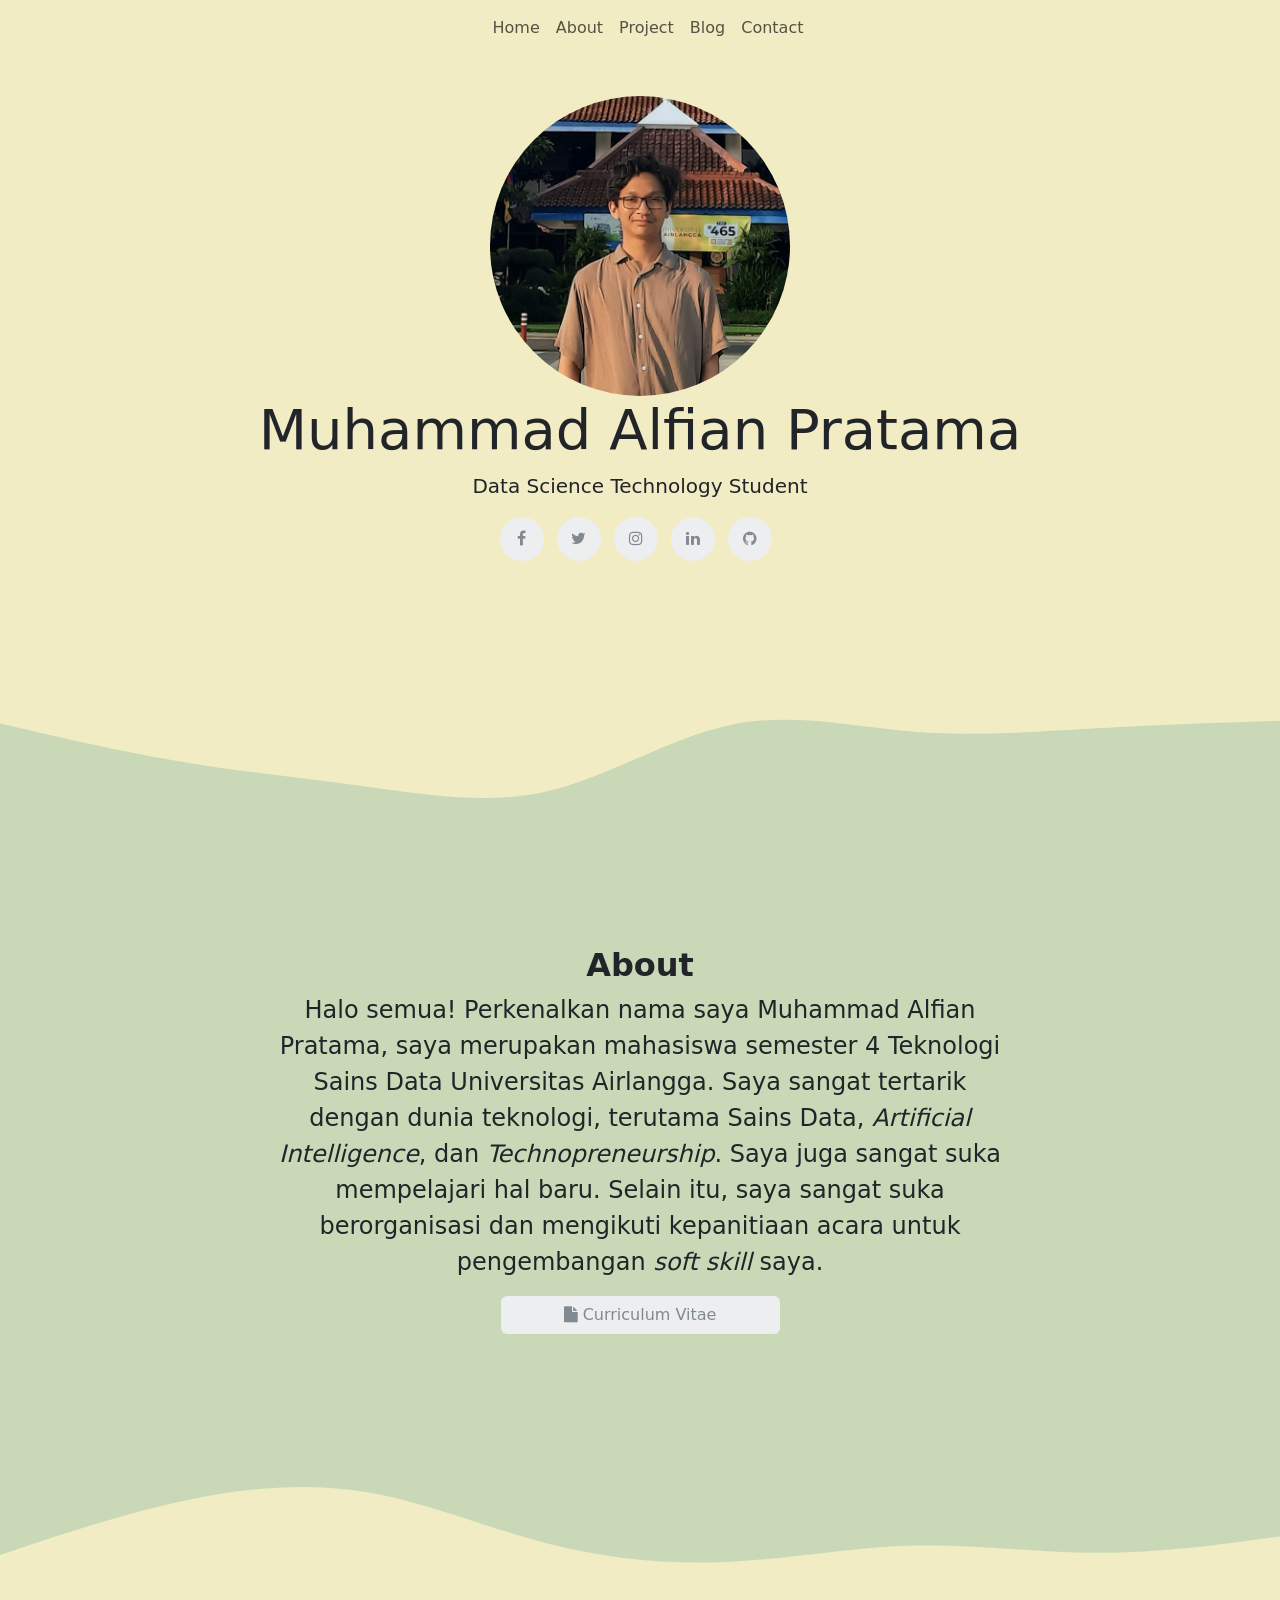
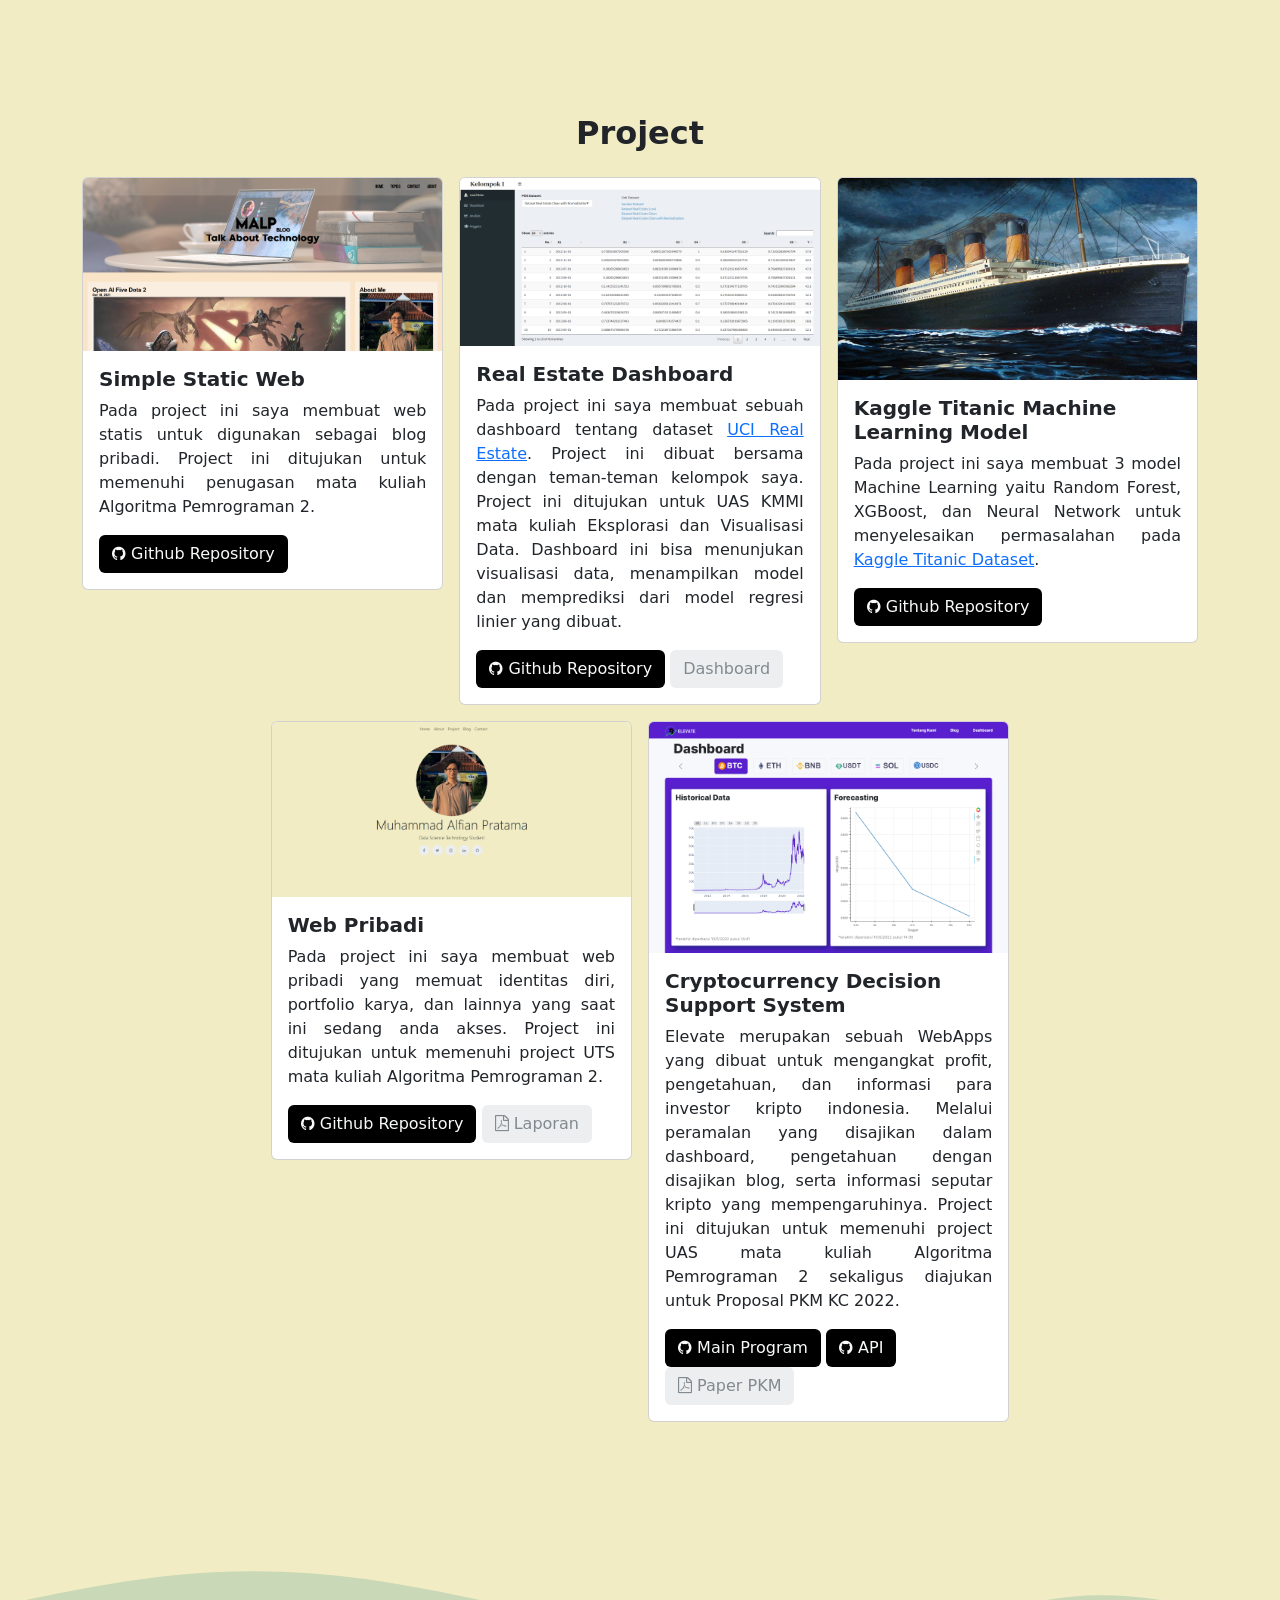
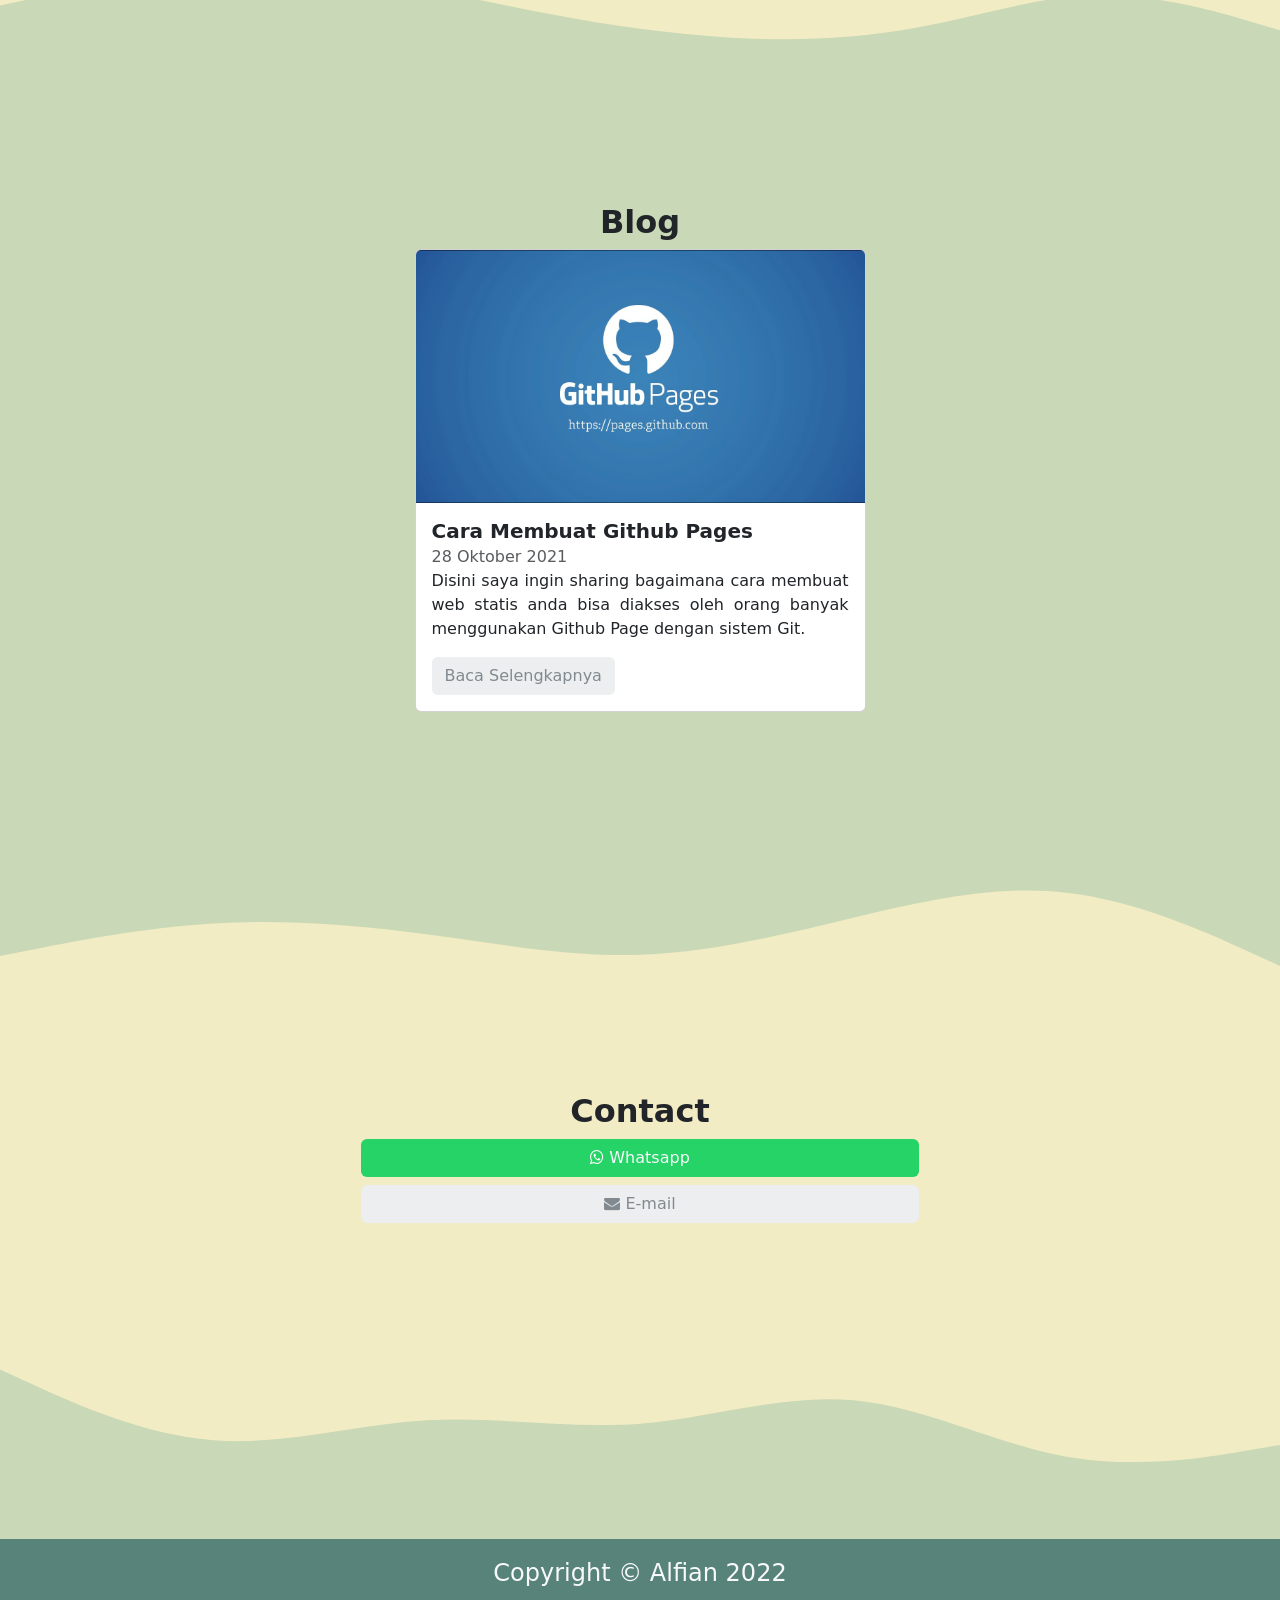
==== index.html @ 13997f00 "Update index.html" ====
<!DOCTYPE html>
<html lang="id">
  <head>
    <!-- Required meta tags -->
    <meta charset="utf-8" />
    <meta name="viewport" content="width=device-width, initial-scale=1" />

    <!-- Bootstrap CSS -->
    <link href="https://cdn.jsdelivr.net/npm/bootstrap@5.0.2/dist/css/bootstrap.min.css" rel="stylesheet" integrity="sha384-EVSTQN3/azprG1Anm3QDgpJLIm9Nao0Yz1ztcQTwFspd3yD65VohhpuuCOmLASjC" crossorigin="anonymous" />
    <!-- My CSS -->
    <link rel="stylesheet" href="style.css" />
    <!-- Icon CSS -->
    <link rel="stylesheet" href="https://cdnjs.cloudflare.com/ajax/libs/font-awesome/4.7.0/css/font-awesome.min.css" />
    <title>M. Alfian Pratama</title>
  </head>
  <body id="body">
    <!-- Navbar -->
    <nav class="navbar navbar-expand-lg fixed-top navbar-dark" id="main-nav">
      <div class="container">
        <a class="navbar-brand" id="nav-logo" href="https://alfianp613.github.io/">M. Alfian Pratama</a>
        <button class="navbar-toggler" type="button" data-bs-toggle="collapse" data-bs-target="#navbarNav" aria-controls="navbarNav" aria-expanded="false" aria-label="Toggle navigation">
          <span class="navbar-toggler-icon"></span>
        </button>
        <div class="collapse navbar-collapse" id="navbarNav">
          <div class="navbar-nav mx-auto" id="list-nav">
            <a class="nav-link" href="#body">Home</a>
            <a class="nav-link" href="#about">About</a>
            <a class="nav-link" href="#project">Project</a>
            <a class="nav-link" href="#blog">Blog</a>
            <a class="nav-link" href="#contact">Contact</a>
          </div>
        </div>
      </div>
    </nav>
    <!-- End Navbar -->
    <!-- Jumbotron -->
    <div class="jumbotron text-center">
      <div class="container">
        <img src="pict/Profile.jpg" class="rounded-circle mx-auto d-block" alt="Foto Alfian" width="300" />
        <h1 class="display-4">Muhammad Alfian Pratama</h1>
        <p class="lead">Data Science Technology Student</p>
        <div class="icon-footer">
          <ul class="social-icons">
            <li>
              <a class="facebook" href="https://www.facebook.com/alfian.pratama.12935/" target="_blank"><i class="fa fa-facebook"></i></a>
            </li>
            <li>
              <a class="twitter" href="https://twitter.com/malpr_" target="_blank"><i class="fa fa-twitter"></i></a>
            </li>
            <li>
              <a class="instagram" href="https://www.instagram.com/alfianpratamaa_/" target="_blank"><i class="fa fa-instagram"></i></a>
            </li>
            <li>
              <a class="linkedin" href="https://www.linkedin.com/in/muhammadalfianpratama/" target="_blank"><i class="fa fa-linkedin"></i></a>
            </li>
            <li>
              <a class="github" href="https://github.com/alfianp613" target="_blank"><i class="fa fa-github"></i></a>
            </li>
          </ul>
        </div>
      </div>
    </div>
    <img src="pict/wave1.svg" alt="wave1" />
    <!-- End Jumbotron -->
    <!-- About -->
    <section id="about">
      <div class="container">
        <div class="row text-center">
          <div class="col">
            <h2 class="fw-bold">About</h2>
          </div>
        </div>
        <div class="row justify-content-center">
          <div class="col-8 text-center">
            <p class="fs-4">
              Halo semua! Perkenalkan nama saya Muhammad Alfian Pratama, saya merupakan mahasiswa semester 4 Teknologi Sains Data Universitas Airlangga. Saya sangat tertarik dengan dunia teknologi, terutama Sains Data,
              <i>Artificial Intelligence</i>, dan <i>Technopreneurship</i>. Saya juga sangat suka mempelajari hal baru. Selain itu, saya sangat suka berorganisasi dan mengikuti kepanitiaan acara untuk pengembangan <i>soft skill</i> saya.
            </p>
          </div>
        </div>
        <div class="row">
          <div class="col">
            <div class="d-grid gap-2 col-md-3 mx-auto">
              <a href="https://drive.google.com/file/d/1Z5DpuXOcU9qcwN-RaizX9o06Z1AcEQ0B/view?usp=sharing" class="btn btn-basic" role="button" target="_blank"><i class="fa fa-file"></i> Curriculum Vitae</a>
            </div>
          </div>
        </div>
      </div>
    </section>
    <img src="pict/wave2.svg" alt="wave2" />
    <!-- End About -->
    <!-- Project -->
    <section id="project">
      <div class="container">
        <div class="row text-center">
          <div class="col">
            <h2 class="fw-bold">Project</h2>
          </div>
        </div>
        <div class="row g-3" style="padding-top: 1rem">
          <div class="col-md-4">
            <div class="card">
              <img src="pict/project1.png" class="card-img-top" alt="Simple Static Web" />
              <div class="card-body">
                <h5 class="card-title fw-bold">Simple Static Web</h5>
                <p class="card-text" style="text-align: justify">Pada project ini saya membuat web statis untuk digunakan sebagai blog pribadi. Project ini ditujukan untuk memenuhi penugasan mata kuliah Algoritma Pemrograman 2.</p>
                <a href="https://github.com/alfianp613/static_web" target="_blank" class="btn text-light btn-github"><i class="fa fa-github"></i> Github Repository</a>
              </div>
            </div>
          </div>
          <div class="col-md-4">
            <div class="card">
              <img src="pict/project2.png" class="card-img-top" alt="Real Estate Dashboard" />
              <div class="card-body">
                <h5 class="card-title fw-bold">Real Estate Dashboard</h5>
                <p class="card-text" style="text-align: justify">
                  Pada project ini saya membuat sebuah dashboard tentang dataset
                  <a href="https://archive.ics.uci.edu/ml/datasets/Real+estate+valuation+data+set">UCI Real Estate</a>. Project ini dibuat bersama dengan teman-teman kelompok saya. Project ini ditujukan untuk UAS KMMI mata kuliah Eksplorasi
                  dan Visualisasi Data. Dashboard ini bisa menunjukan visualisasi data, menampilkan model dan memprediksi dari model regresi linier yang dibuat.
                </p>
                <a href="https://github.com/alfianp613/uas_kmmi" target="_blank" class="btn text-light btn-github"><i class="fa fa-github"></i> Github Repository</a>
                <a href="https://walkerrose.shinyapps.io/uaskelompoki/" target="_blank" class="btn btn-basic">Dashboard</a>
              </div>
            </div>
          </div>
          <div class="col-md-4">
            <div class="card">
              <img src="pict/project3.jpg" class="card-img-top" alt="Kaggle Titanic Machine Learning Model" />
              <div class="card-body">
                <h5 class="card-title fw-bold">Kaggle Titanic Machine Learning Model</h5>
                <p class="card-text" style="text-align: justify">
                  Pada project ini saya membuat 3 model Machine Learning yaitu Random Forest, XGBoost, dan Neural Network untuk menyelesaikan permasalahan pada
                  <a href="https://www.kaggle.com/c/titanic/data">Kaggle Titanic Dataset</a>.
                </p>
                <a href="https://github.com/alfianp613/titanic-machinelearningmodel" target="_blank" class="btn text-light btn-github"><i class="fa fa-github"></i> Github Repository</a>
              </div>
            </div>
          </div>
        </div>
        <div class="row justify-content-center g-3" style="padding-top: 1rem">
          <div class="col-md-4">
            <div class="card">
              <img src="pict/project4.png" class="card-img-top" alt="Simple Static Web" />
              <div class="card-body">
                <h5 class="card-title fw-bold">Web Pribadi</h5>
                <p class="card-text" style="text-align: justify">
                  Pada project ini saya membuat web pribadi yang memuat identitas diri, portfolio karya, dan lainnya yang saat ini sedang anda akses. Project ini ditujukan untuk memenuhi project UTS mata kuliah Algoritma Pemrograman 2.
                </p>
                <a href="https://github.com/alfianp613/alfianp613.github.io" target="_blank" class="btn text-light btn-github"><i class="fa fa-github"></i> Github Repository</a>
                <a href="https://drive.google.com/file/d/19c3Gp9CveyredPMvb0WGE2KdwdSV1NcK/view?usp=sharing" target="_blank" class="btn btn-basic"><i class="fa fa-file-pdf-o"></i> Laporan</a>
              </div>
            </div>
          </div>
          <div class="col-md-4">
            <div class="card">
              <img src="pict/project5.png" class="card-img-top" alt="Simple Static Web" />
              <div class="card-body">
                <h5 class="card-title fw-bold">Cryptocurrency Decision Support System</h5>
                <p class="card-text" style="text-align: justify">
                  Elevate merupakan sebuah WebApps yang dibuat untuk mengangkat profit, pengetahuan, dan informasi para investor kripto indonesia. Melalui peramalan yang disajikan dalam dashboard, pengetahuan dengan disajikan blog, serta
                  informasi seputar kripto yang mempengaruhinya. Project ini ditujukan untuk memenuhi project UAS mata kuliah Algoritma Pemrograman 2 sekaligus diajukan untuk Proposal PKM KC 2022.
                </p>
                <a href="https://github.com/alfianp613/elevatemain" target="_blank" class="btn text-light btn-github"><i class="fa fa-github"></i> Main Program</a>
                <a href="https://github.com/alfianp613/elevate-api" target="_blank" class="btn text-light btn-github"><i class="fa fa-github"></i> API</a>
                <a href="https://drive.google.com/file/d/16705drFvFNNSznda4jd0np4fEVcwznm5/view?usp=sharing" target="_blank" class="btn btn-basic"><i class="fa fa-file-pdf-o"></i> Paper PKM</a>
              </div>
            </div>
          </div>
        </div>
      </div>
    </section>
    <img src="pict/wave3.svg" alt="wave3" />
    <!-- End Project -->
    <!-- Blog -->
    <section id="blog">
      <div class="container">
        <div class="row text-center">
          <div class="col">
            <h2 class="fw-bold">Blog</h2>
          </div>
        </div>
        <div class="row justify-content-center">
          <div class="col-md-5">
            <div class="card">
              <img src="pict/githubpage.jpg" class="card-img-top" alt="github page logo" />
              <div class="card-body">
                <h5 class="card-title fw-bold">Cara Membuat Github Pages</h5>
                <h6 class="card-subtitle text-muted">28 Oktober 2021</h6>
                <p class="card-text" style="text-align: justify; padding-top: 3px">Disini saya ingin sharing bagaimana cara membuat web statis anda bisa diakses oleh orang banyak menggunakan Github Page dengan sistem Git.</p>
                <a href="https://alfianp613.github.io/blog/blog-1/" class="btn btn-basic">Baca Selengkapnya</a>
              </div>
            </div>
          </div>
        </div>
      </div>
    </section>
    <img src="pict/wave4.svg" alt="wave4" />
    <!-- End Blog -->
    <!-- Contact -->
    <section id="contact">
      <div class="container">
        <div class="row text-center">
          <div class="col">
            <h2 class="fw-bold">Contact</h2>
          </div>
        </div>
        <div class="row">
          <div class="col">
            <div class="d-grid gap-2 col-6 mx-auto">
              <a href="https://wa.me/6285520781007" target="_blank" class="btn text-light btn-whatsapp" role="button"><i class="fa fa-whatsapp"></i> Whatsapp</a>
              <a href="mailto:alfianp613@gmail.com" class="btn btn-basic" role="button" target="_blank"><i class="fa fa-envelope"></i> E-mail</a>
            </div>
          </div>
        </div>
      </div>
    </section>
    <img src="pict/wave5.svg" alt="wave5" />
    <!-- End Contact -->
    <!-- Footer -->
    <footer id="footer">
      <p class="text-center text-light">Copyright &copy; Alfian 2022</p>
    </footer>
    <!-- End Footer -->
    <script src="https://cdn.jsdelivr.net/npm/bootstrap@5.0.2/dist/js/bootstrap.bundle.min.js" integrity="sha384-MrcW6ZMFYlzcLA8Nl+NtUVF0sA7MsXsP1UyJoMp4YLEuNSfAP+JcXn/tWtIaxVXM" crossorigin="anonymous"></script>
  </body>
  <script>
    window.onscroll = function () {
      scrollFunction();
    };
    function scrollFunction() {
      if (document.body.scrollTop > 120 || document.documentElement.scrollTop > 120) {
        document.getElementById("main-nav").style.backgroundColor = "rgba(81, 94, 99, 1)";
        document.getElementById("nav-logo").style.fontSize = "20px";
      } else {
        document.getElementById("main-nav").style.backgroundColor = "rgba(81, 94, 99, 0)";
        document.getElementById("nav-logo").style.fontSize = "0px";
      }
    }
  </script>
  <script src="https://code.jquery.com/jquery-2.2.4.min.js"></script>
  <script>
    $(document).ready(function () {
      $(window).scroll(function () {
        var scroll = $(window).scrollTop();
        if (scroll > 120) {
          $(".navbar-nav").addClass("ms-auto");
          $(".navbar-nav").removeClass("mx-auto");
        } else {
          $(".navbar-nav").addClass("mx-auto");
          $(".navbar-nav").removeClass("ms-auto");
        }
      });
    });
  </script>
  <script>
    $(document).ready(function () {
      $(window).scroll(function () {
        var scroll = $(window).scrollTop();
        if (scroll > 120) {
          $(".navbar").addClass("navbar-dark");
          $(".navbar").removeClass("navbar-light");
        } else {
          $(".navbar").addClass("navbar-light");
          $(".navbar").removeClass("navbar-dark");
        }
      });
    });
  </script>
</html>
---- style.css ----
#main-nav {
  background-color: rgba(81, 94, 99, 0);
  transition: 0.5s;
}

#nav-logo {
  font-size: 0px;
  transition: 0.5s;
}

.jumbotron {
  padding-top: 6rem;
  padding-left: 2rem;
  padding-right: 2rem;
  padding-bottom: 2rem;
  background-color: #f1ecc3;
}

#about {
  background-color: #c9d8b6;
  padding-top: 4rem;
  padding-left: 2rem;
  padding-right: 2rem;
  padding-bottom: 2rem;
}

#project {
  background-color: #f1ecc3;
  padding-top: 4rem;
  padding-left: 2rem;
  padding-right: 2rem;
  padding-bottom: 2rem;
}

#blog {
  background-color: #c9d8b6;
  padding-top: 4rem;
  padding-left: 2rem;
  padding-right: 2rem;
  padding-bottom: 2rem;
}

#contact {
  background-color: #f1ecc3;
  padding-top: 4rem;
  padding-left: 2rem;
  padding-right: 2rem;
  padding-bottom: 2rem;
}

footer {
  background-color: #57837b;
  padding: 1rem;
  font-size: 24px;
}

.btn-github {
  background: black;
  color: #ffffff;
}

.btn-github:hover {
  background: rgba(0, 0, 0, 0.8);
}

.btn-whatsapp {
  background: #25d366;
}

.btn-whatsapp:hover {
  background: rgba(37, 211, 102, 0.7);
}

.btn-basic {
  background-color: #eceeef;
  color: #818a91;
}
.btn-basic:hover {
  opacity: 0.7;
}

.social-icons {
  padding-left: 0;
  margin-bottom: 0;
  list-style: none;
  display: inline-block;
  text-align: center;
}
.social-icons li {
  display: inline-block;
  margin-bottom: 4px;
}
.social-icons li.title {
  margin-right: 15px;
  text-transform: uppercase;
  color: #96a2b2;
  font-weight: 700;
  font-size: 13px;
}
.social-icons a {
  background-color: #eceeef;
  color: #818a91;
  font-size: 16px;
  display: inline-block;
  line-height: 44px;
  width: 44px;
  height: 44px;
  text-align: center;
  margin-right: 8px;
  border-radius: 100%;
  -webkit-transition: all 0.2s linear;
  -o-transition: all 0.2s linear;
  transition: all 0.2s linear;
}
.social-icons a:active,
.social-icons a:focus,
.social-icons a:hover {
  color: #fff;
  background-color: #29aafe;
}
.social-icons.size-sm a {
  line-height: 34px;
  height: 34px;
  width: 34px;
  font-size: 14px;
}
.social-icons a.facebook:hover {
  background-color: #3b5998;
}
.social-icons a.twitter:hover {
  background-color: #00aced;
}
.social-icons a.linkedin:hover {
  background-color: #007bb6;
}
.social-icons a.instagram:hover {
  background-color: #405de6;
}

.social-icons a.github:hover {
  background-color: black;
}
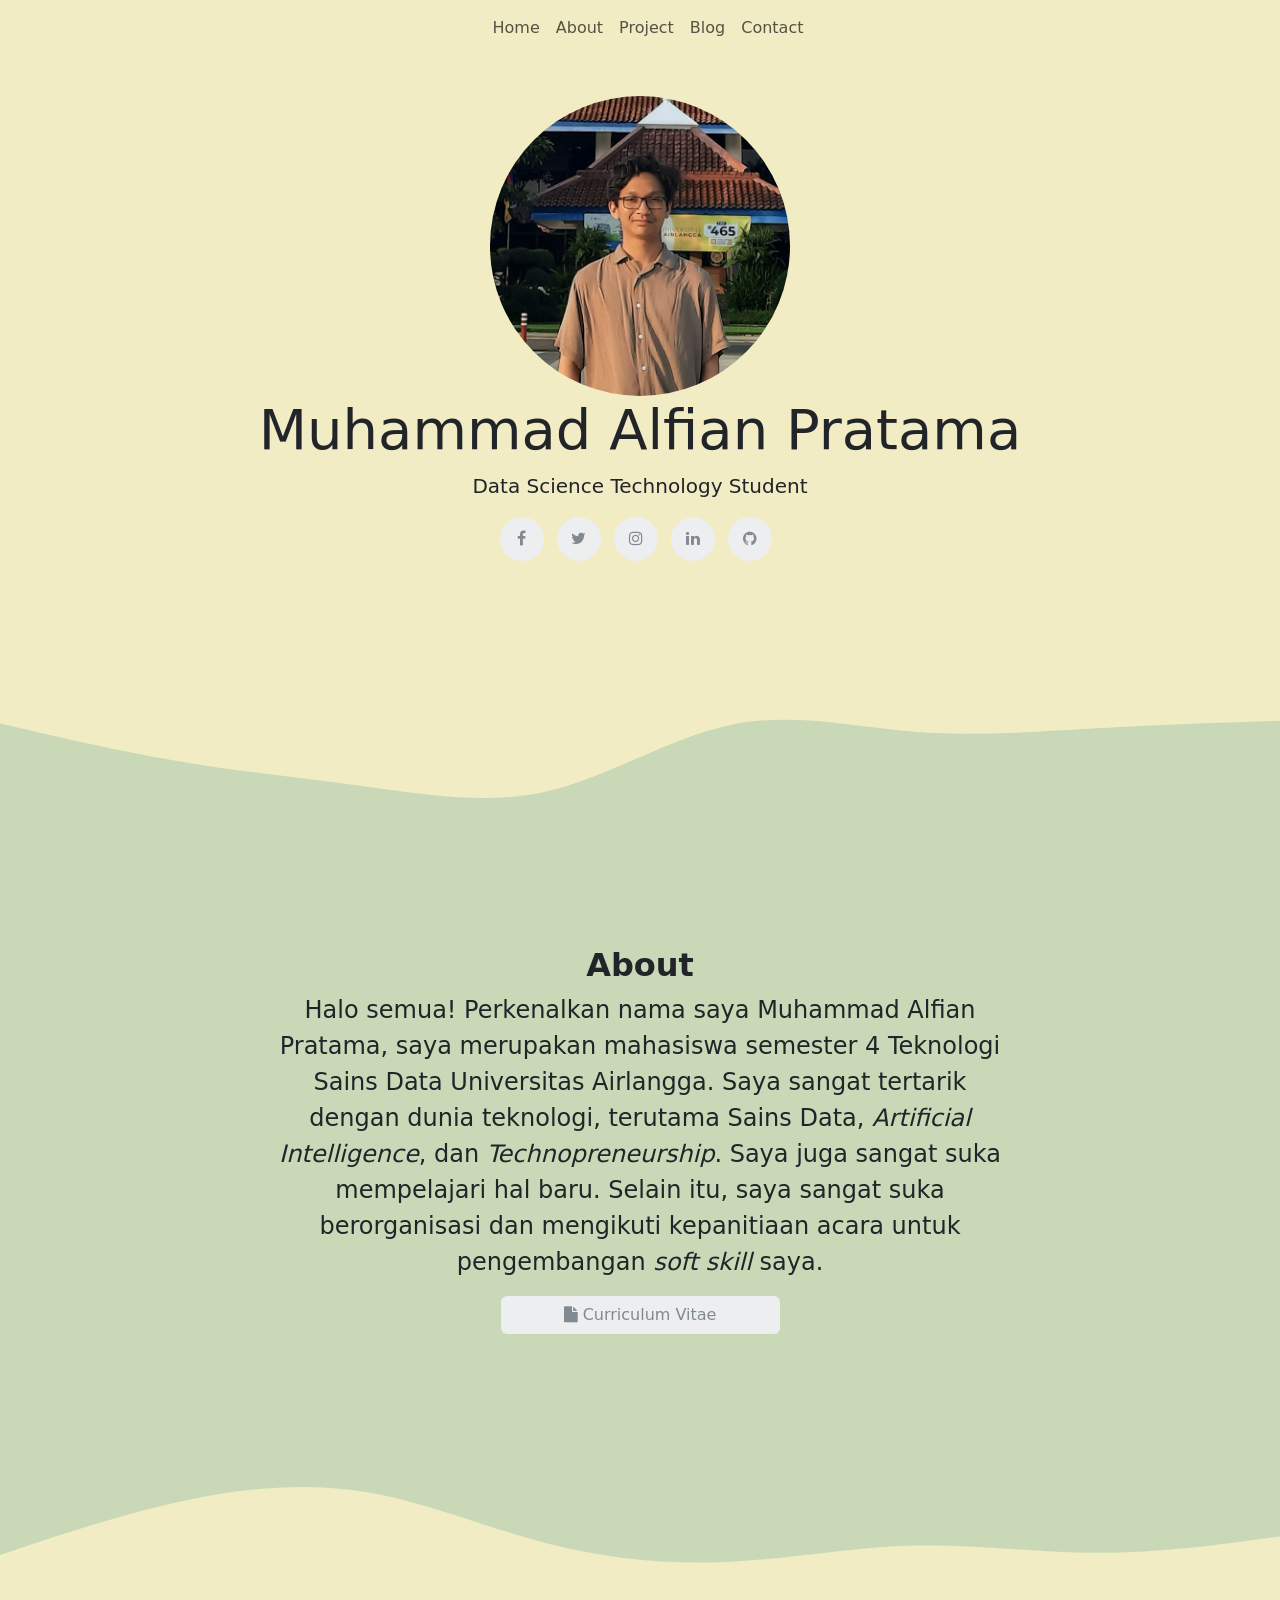
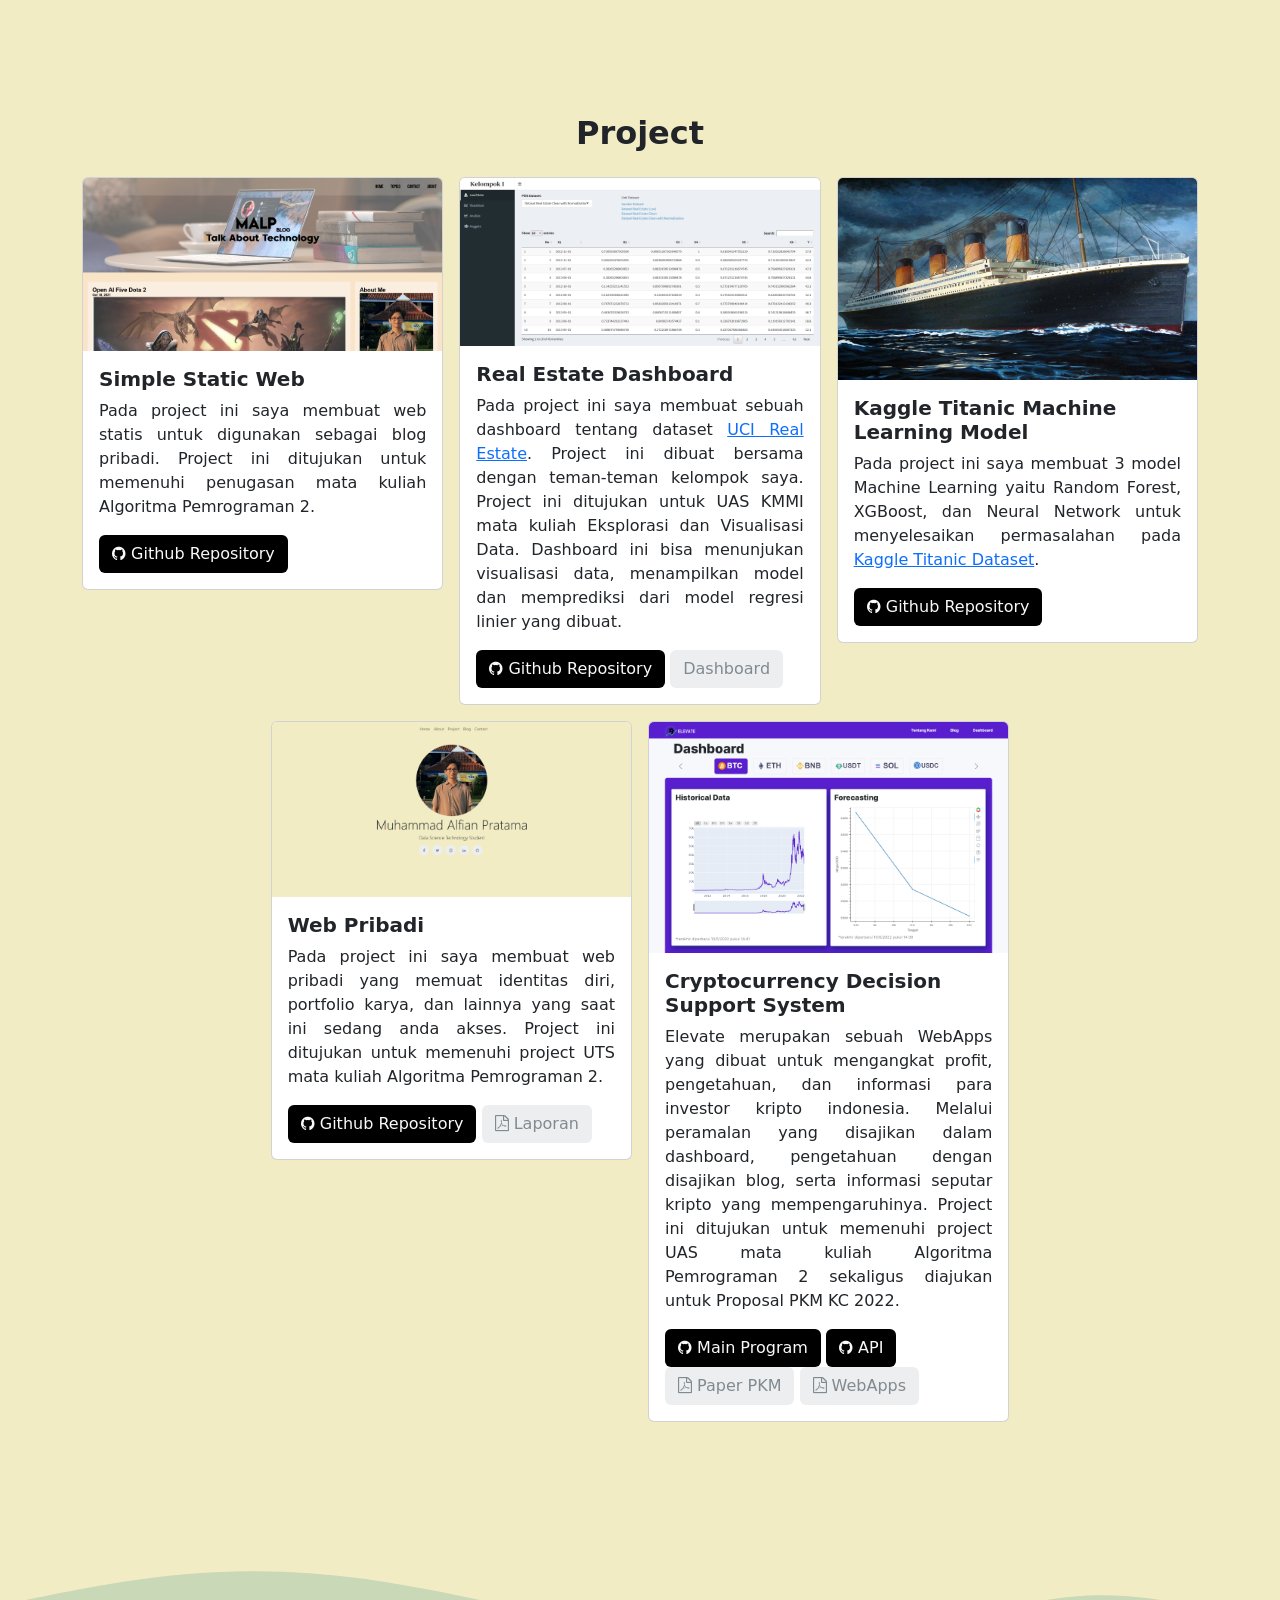
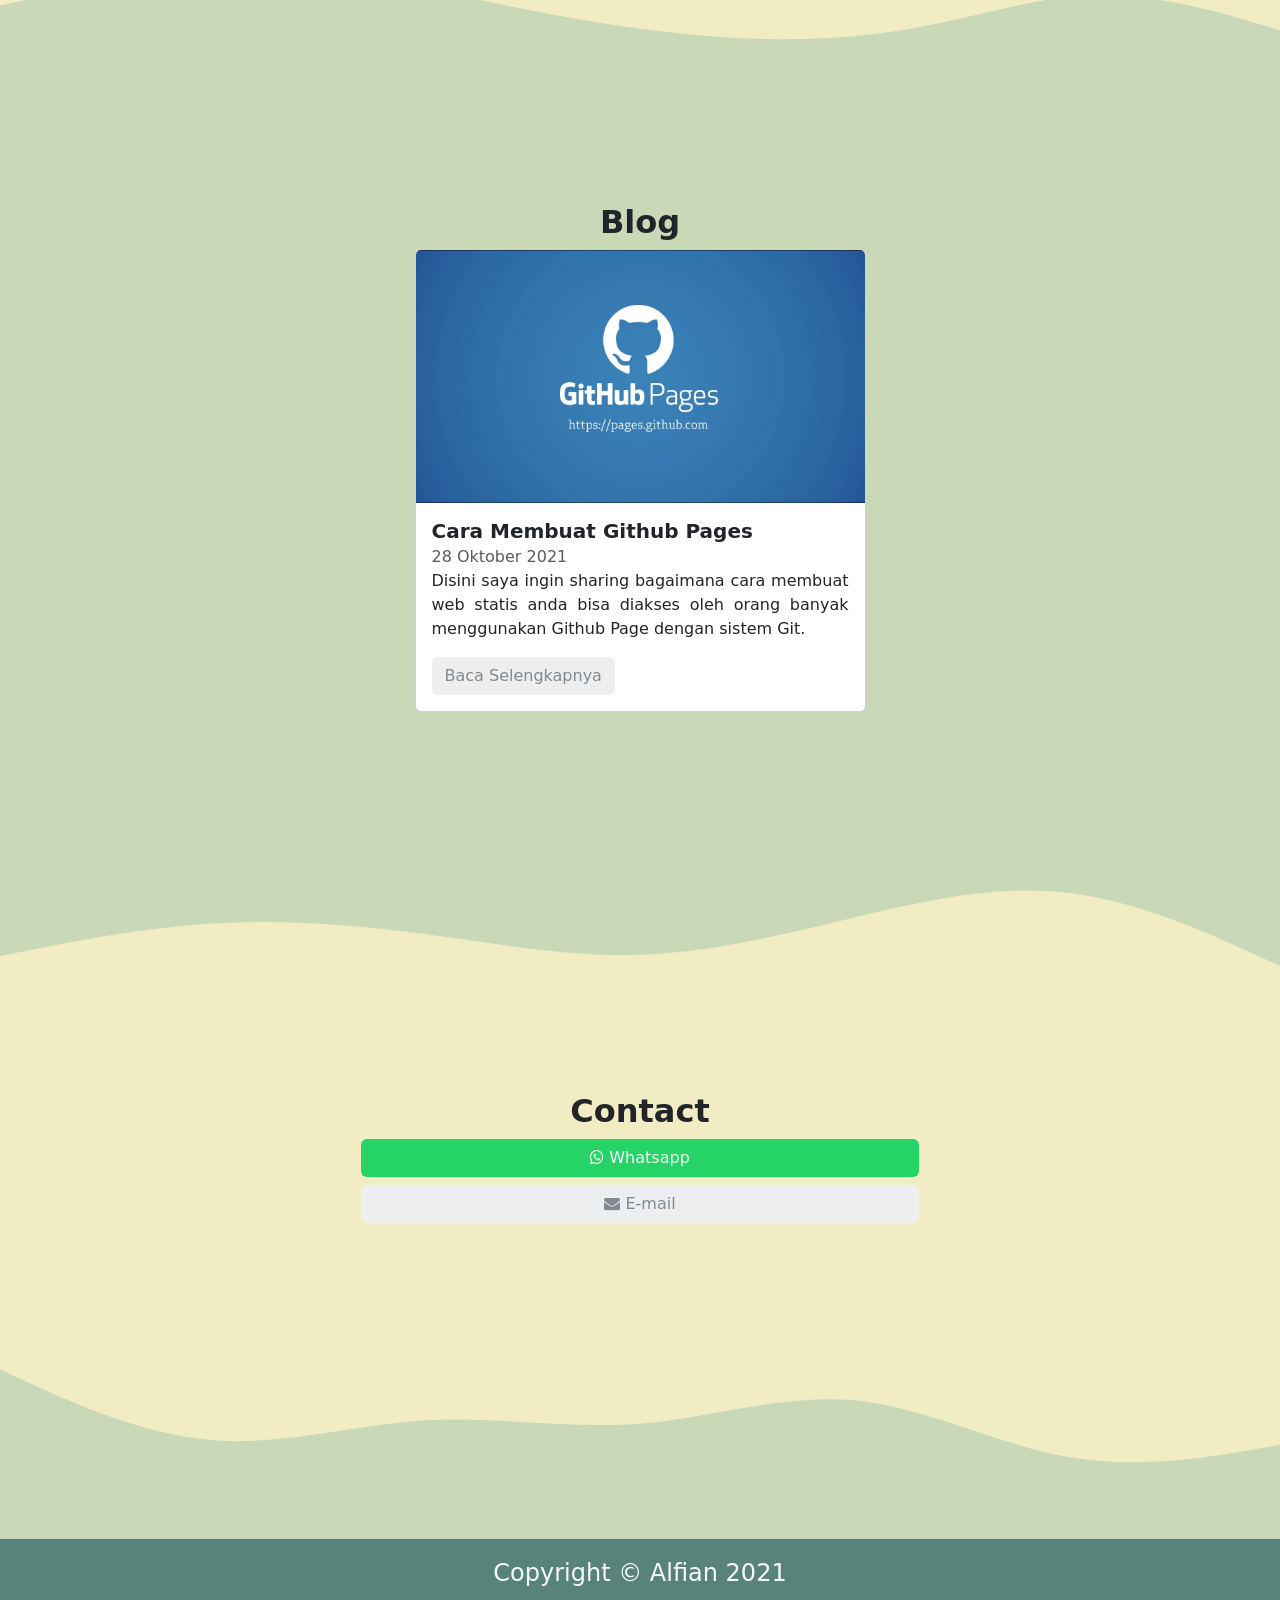
==== commit 4963fad4: "Update" ====
--- a/index.html
+++ b/index.html
@@ -163,6 +163,7 @@
                 <a href="https://github.com/alfianp613/elevatemain" target="_blank" class="btn text-light btn-github"><i class="fa fa-github"></i> Main Program</a>
                 <a href="https://github.com/alfianp613/elevate-api" target="_blank" class="btn text-light btn-github"><i class="fa fa-github"></i> API</a>
                 <a href="https://drive.google.com/file/d/16705drFvFNNSznda4jd0np4fEVcwznm5/view?usp=sharing" target="_blank" class="btn btn-basic"><i class="fa fa-file-pdf-o"></i> Paper PKM</a>
+                <a href="https://elevatecrypto.herokuapp.com/" target="_blank" class="btn btn-basic"><i class="fa fa-file-pdf-o"></i> WebApps</a>
               </div>
             </div>
           </div>
@@ -218,7 +219,7 @@
     <!-- End Contact -->
     <!-- Footer -->
     <footer id="footer">
-      <p class="text-center text-light">Copyright &copy; Alfian 2022</p>
+      <p class="text-center text-light">Copyright &copy; Alfian 2021</p>
     </footer>
     <!-- End Footer -->
     <script src="https://cdn.jsdelivr.net/npm/bootstrap@5.0.2/dist/js/bootstrap.bundle.min.js" integrity="sha384-MrcW6ZMFYlzcLA8Nl+NtUVF0sA7MsXsP1UyJoMp4YLEuNSfAP+JcXn/tWtIaxVXM" crossorigin="anonymous"></script>
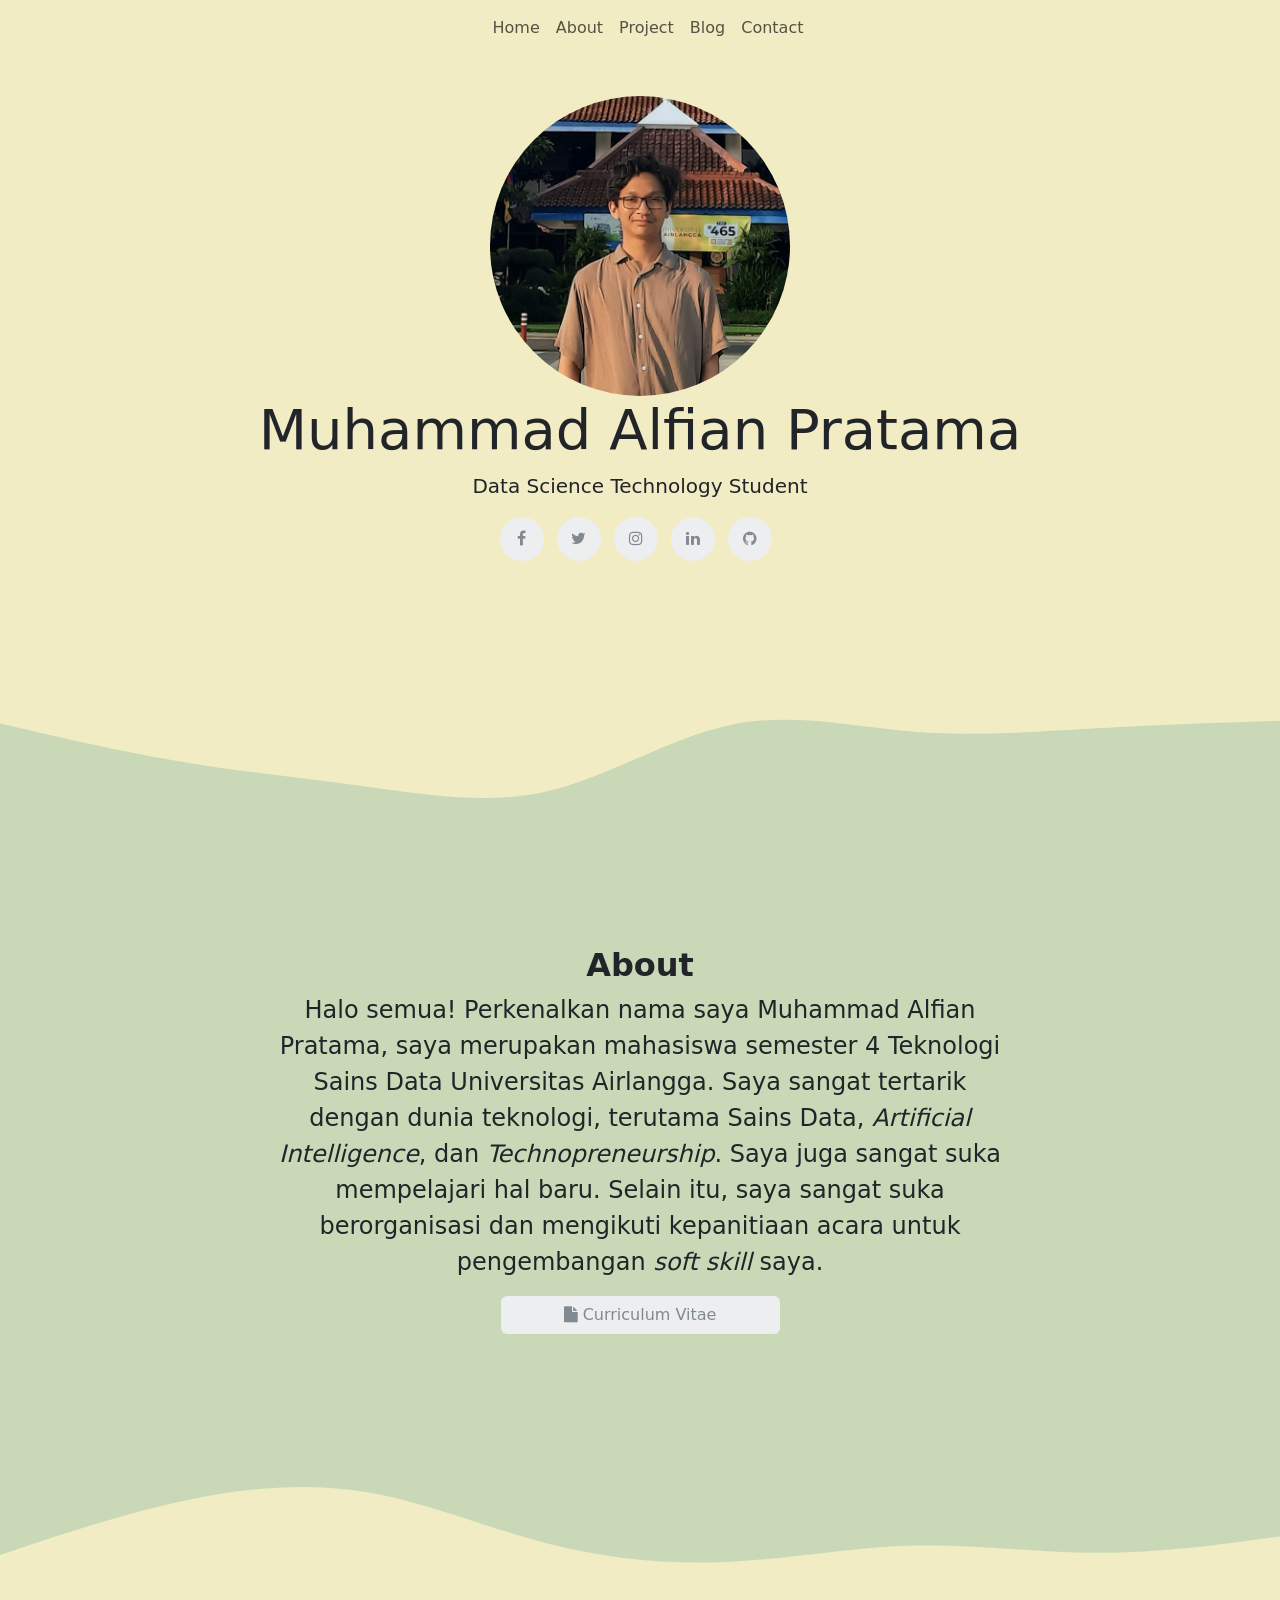
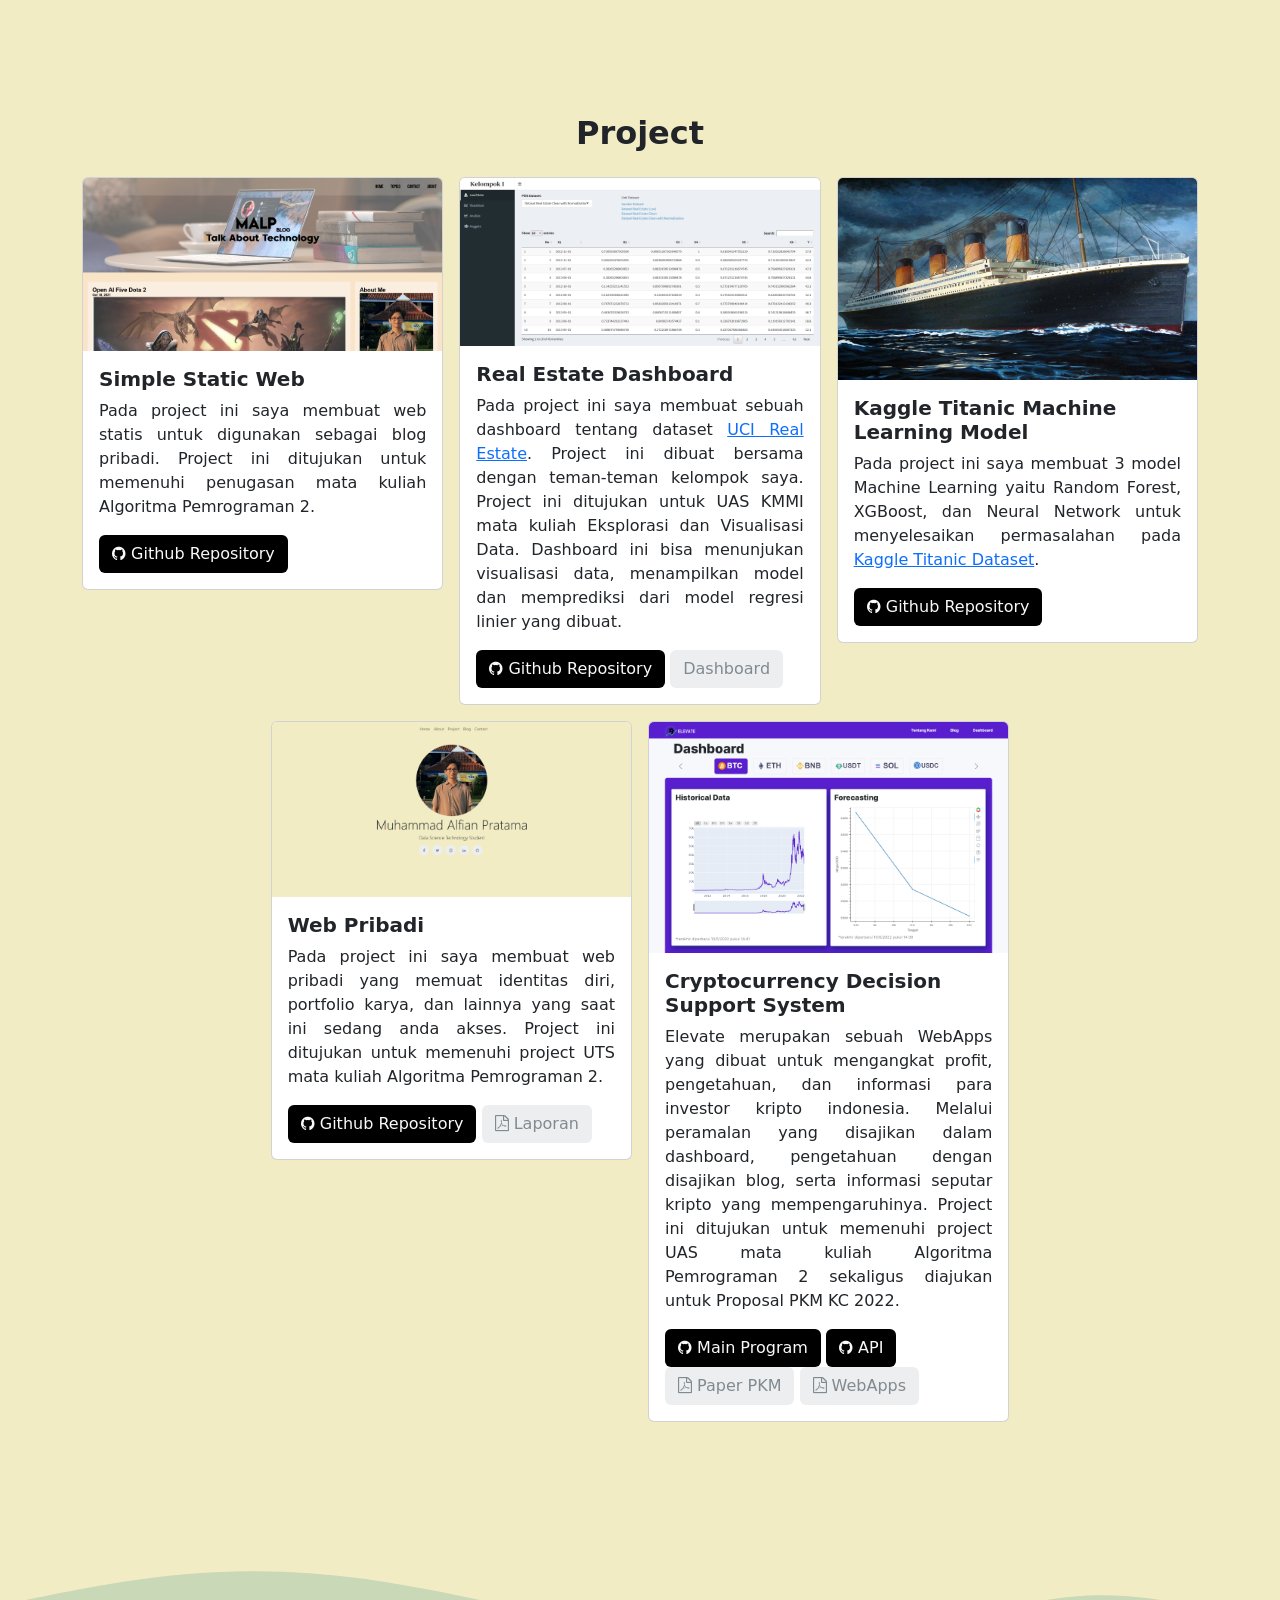
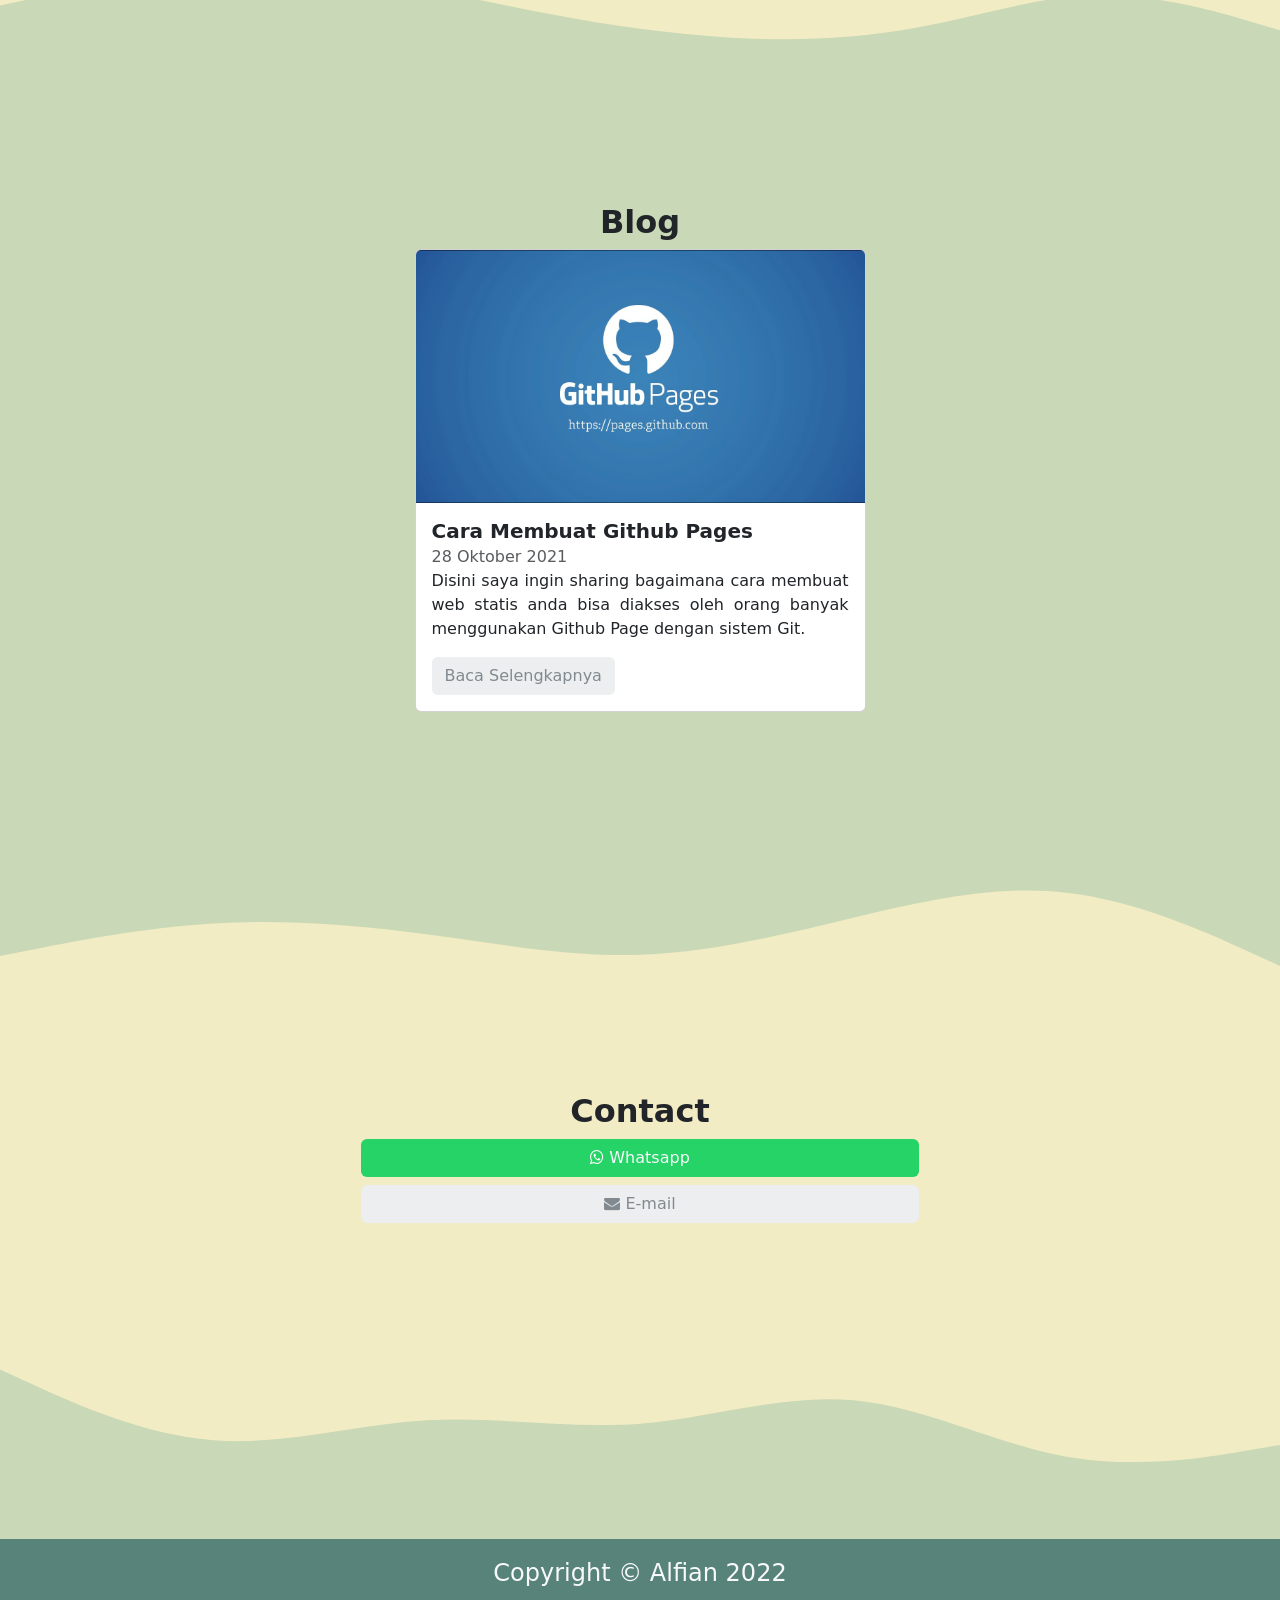
==== commit 8ecba98e: "Merge branch 'main' of https://github.com/alfianp613/alfianp613.github.io" ====
--- a/index.html
+++ b/index.html
@@ -219,7 +219,7 @@
     <!-- End Contact -->
     <!-- Footer -->
     <footer id="footer">
-      <p class="text-center text-light">Copyright &copy; Alfian 2021</p>
+      <p class="text-center text-light">Copyright &copy; Alfian 2022</p>
     </footer>
     <!-- End Footer -->
     <script src="https://cdn.jsdelivr.net/npm/bootstrap@5.0.2/dist/js/bootstrap.bundle.min.js" integrity="sha384-MrcW6ZMFYlzcLA8Nl+NtUVF0sA7MsXsP1UyJoMp4YLEuNSfAP+JcXn/tWtIaxVXM" crossorigin="anonymous"></script>
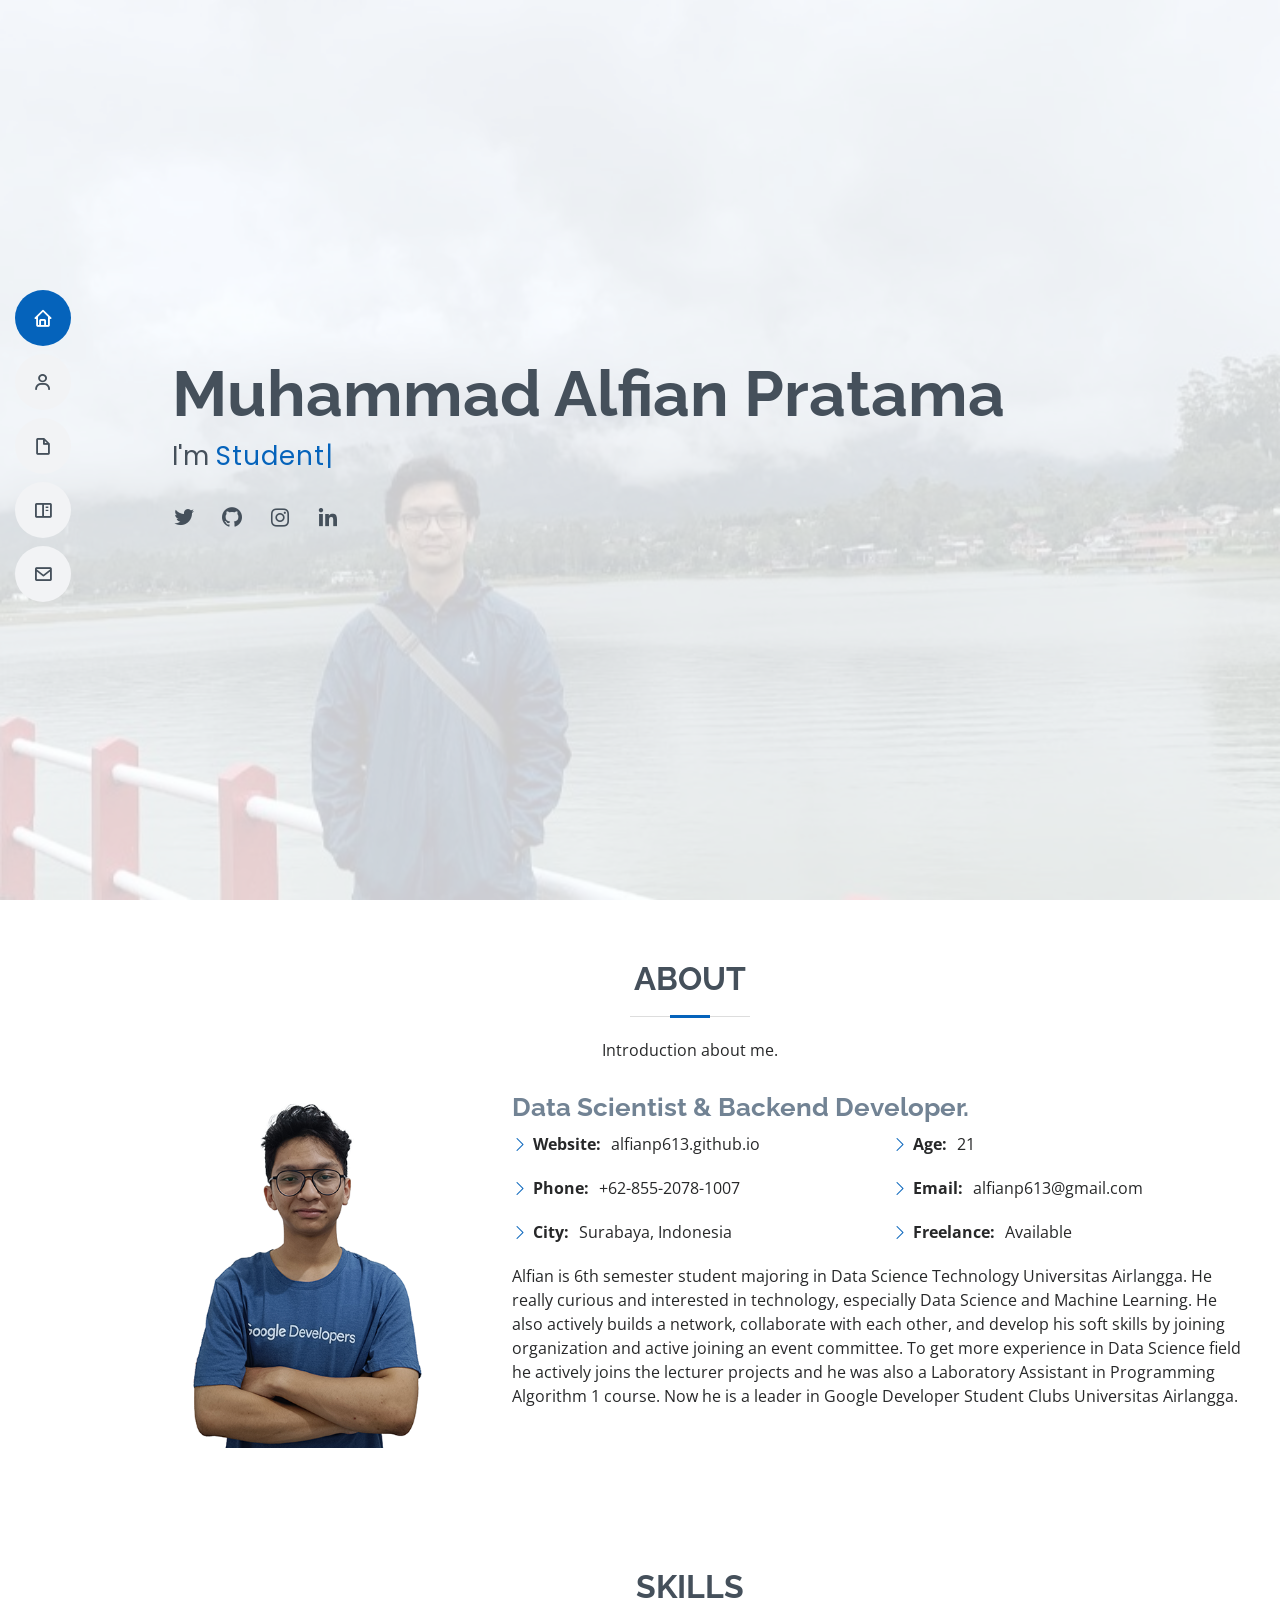
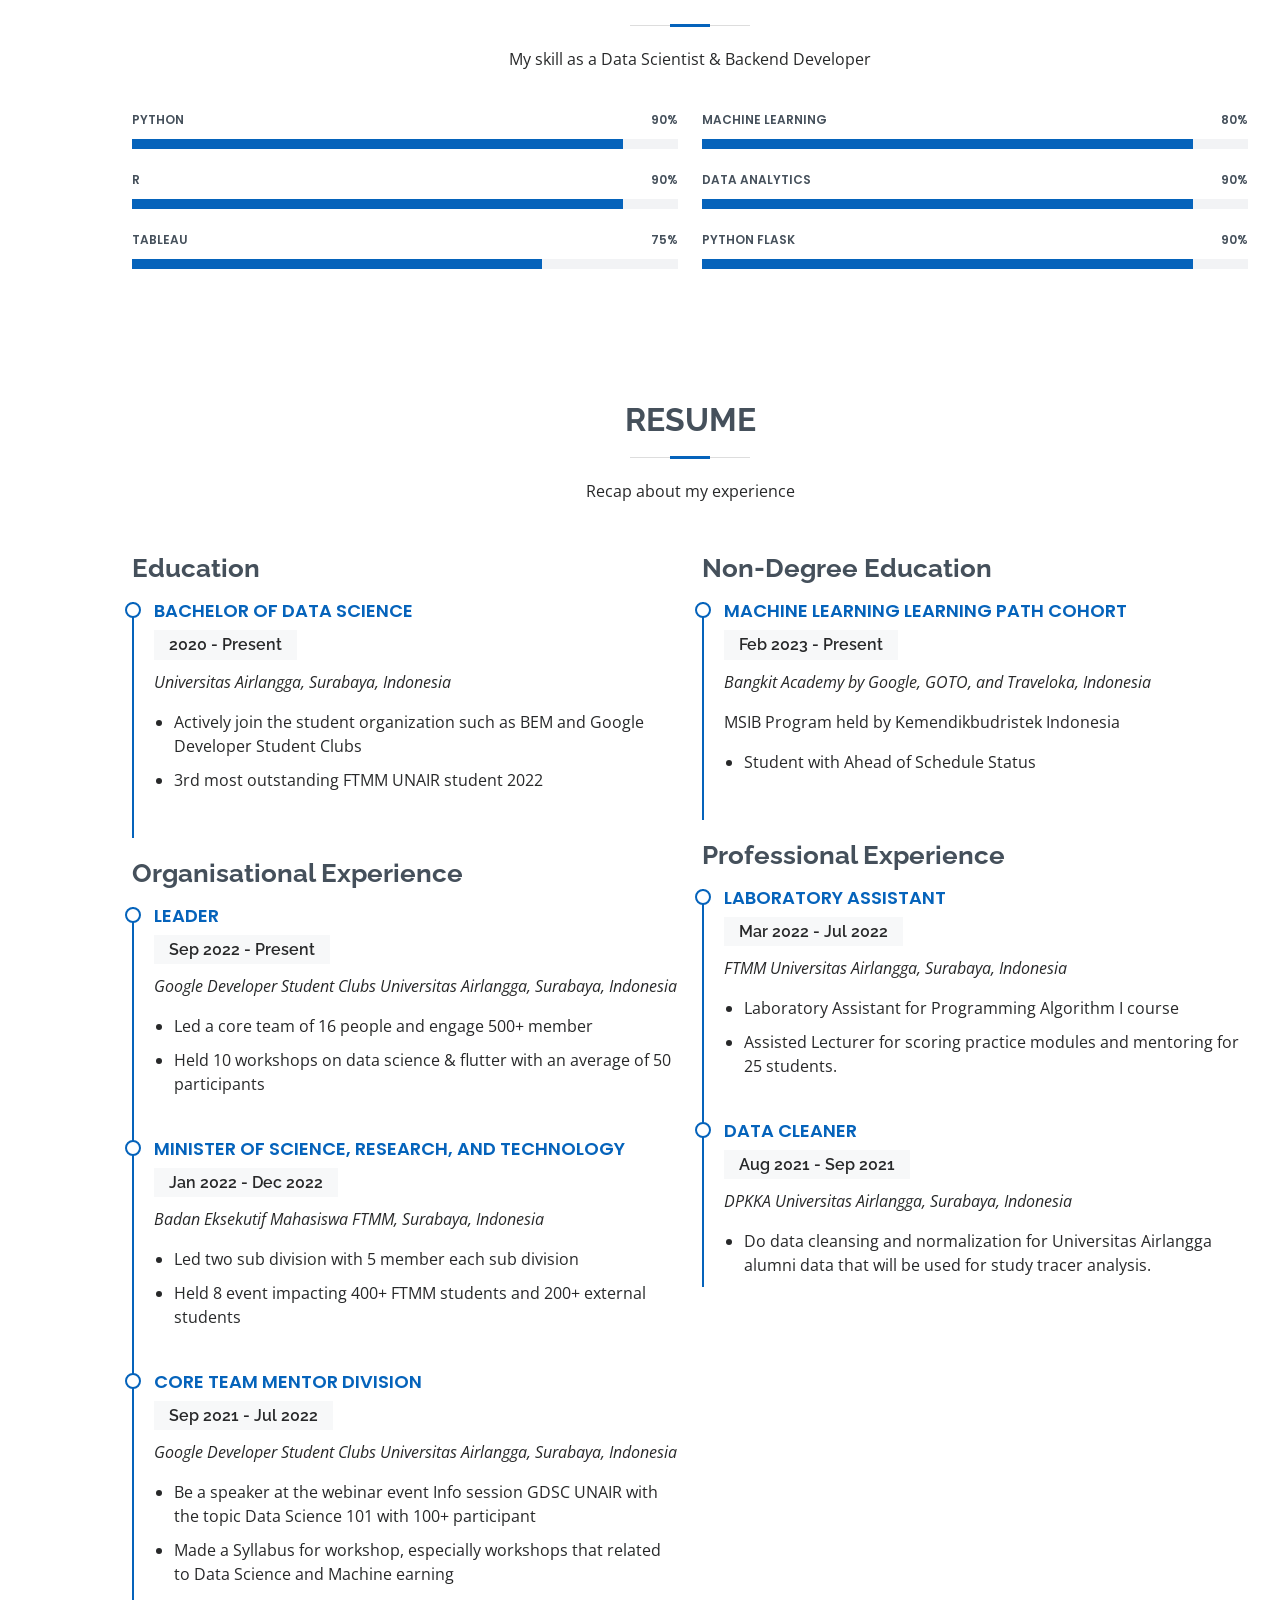
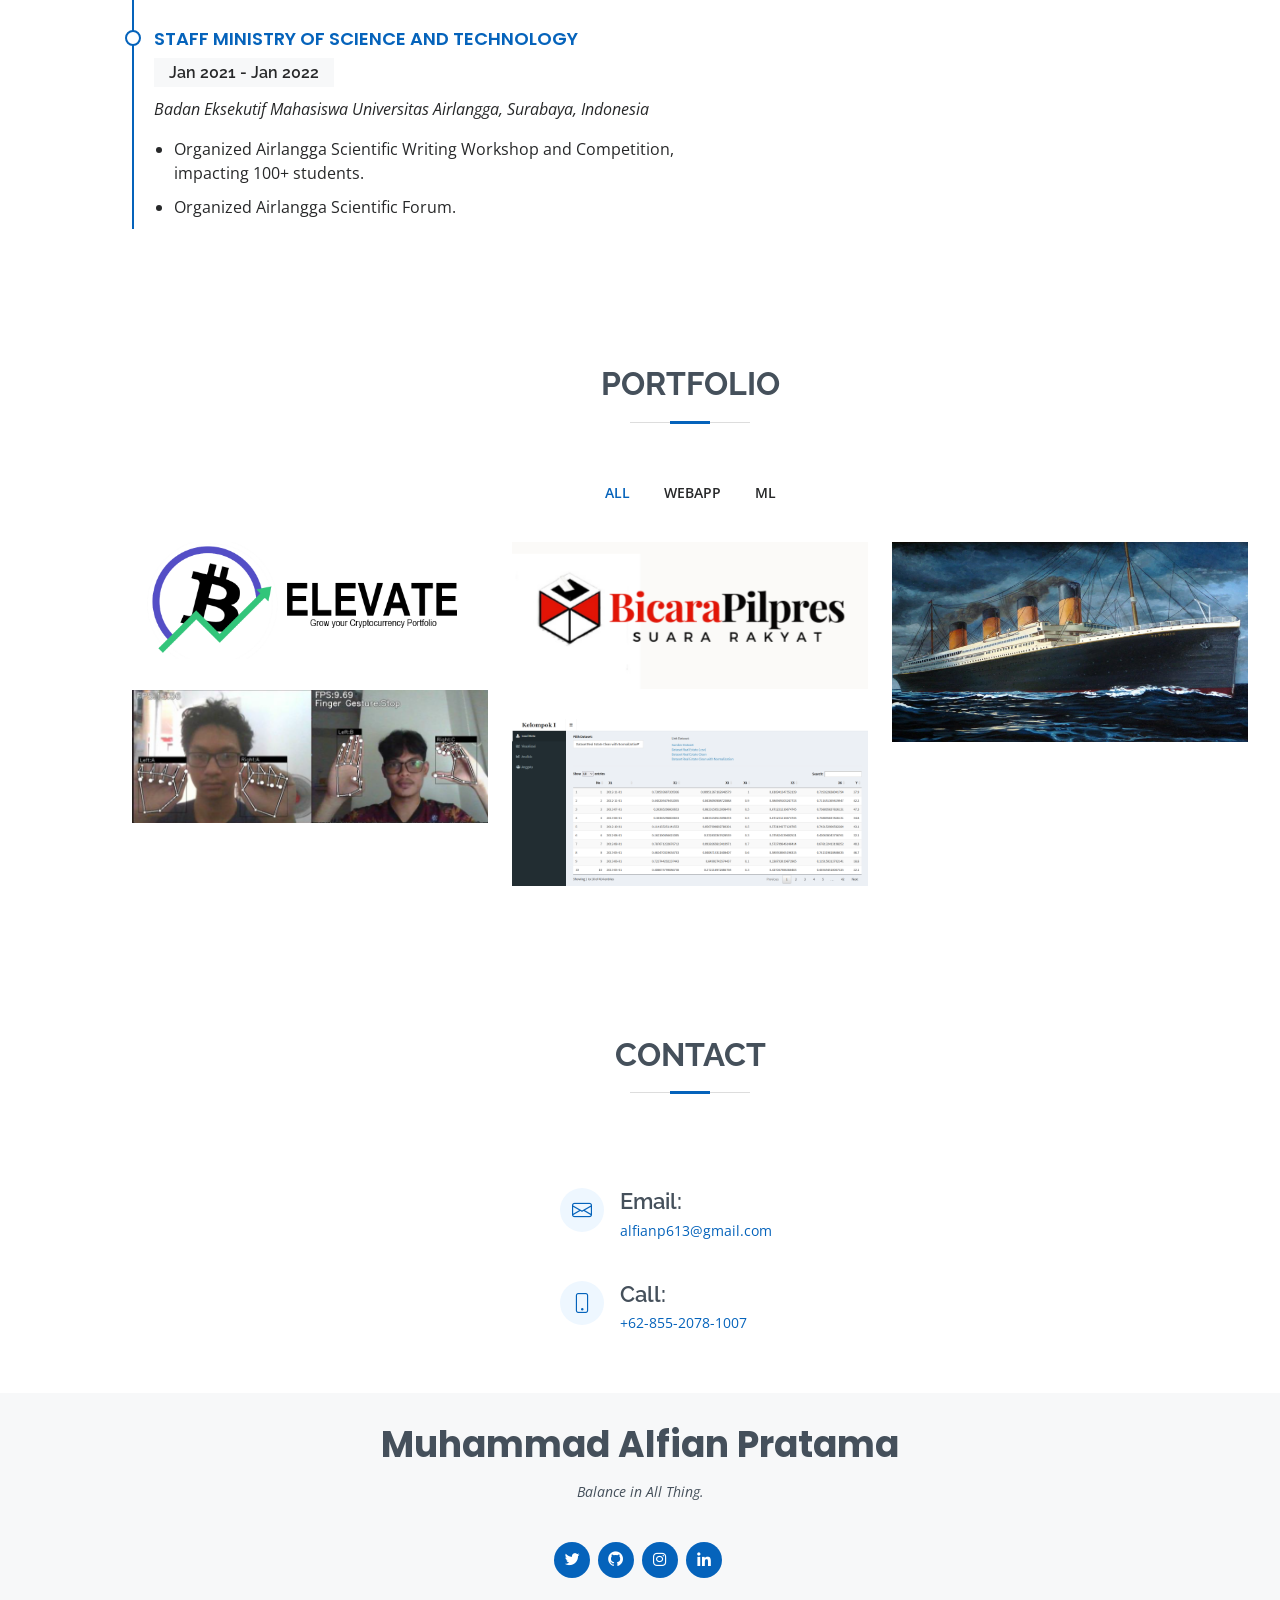
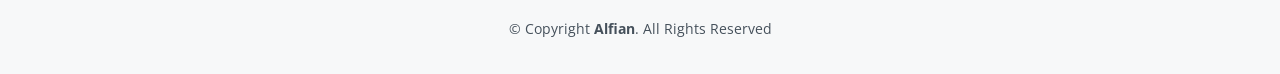
==== commit 1a07a5d8: "upload to github" ====
--- a/index.html
+++ b/index.html
@@ -1,270 +1,786 @@
 <!DOCTYPE html>
-<html lang="id">
+<html lang="en">
   <head>
-    <!-- Required meta tags -->
     <meta charset="utf-8" />
-    <meta name="viewport" content="width=device-width, initial-scale=1" />
-
-    <!-- Bootstrap CSS -->
-    <link href="https://cdn.jsdelivr.net/npm/bootstrap@5.0.2/dist/css/bootstrap.min.css" rel="stylesheet" integrity="sha384-EVSTQN3/azprG1Anm3QDgpJLIm9Nao0Yz1ztcQTwFspd3yD65VohhpuuCOmLASjC" crossorigin="anonymous" />
-    <!-- My CSS -->
-    <link rel="stylesheet" href="style.css" />
-    <!-- Icon CSS -->
-    <link rel="stylesheet" href="https://cdnjs.cloudflare.com/ajax/libs/font-awesome/4.7.0/css/font-awesome.min.css" />
-    <title>M. Alfian Pratama</title>
+    <meta content="width=device-width, initial-scale=1.0" name="viewport" />
+
+    <title>Muhammad Alfian Pratama</title>
+    <meta content="" name="description" />
+    <meta content="" name="keywords" />
+
+    <!-- Favicons -->
+    <link href="assets/img/favicon.png" rel="icon" />
+    <link href="assets/img/apple-touch-icon.png" rel="apple-touch-icon" />
+
+    <!-- Google Fonts -->
+    <link href="https://fonts.googleapis.com/css?family=Open+Sans:300,300i,400,400i,600,600i,700,700i|Raleway:300,300i,400,400i,500,500i,600,600i,700,700i|Poppins:300,300i,400,400i,500,500i,600,600i,700,700i" rel="stylesheet" />
+
+    <!-- Vendor CSS Files -->
+    <link href="assets/vendor/aos/aos.css" rel="stylesheet" />
+    <link href="assets/vendor/bootstrap/css/bootstrap.min.css" rel="stylesheet" />
+    <link href="assets/vendor/bootstrap-icons/bootstrap-icons.css" rel="stylesheet" />
+    <link href="assets/vendor/boxicons/css/boxicons.min.css" rel="stylesheet" />
+    <link href="assets/vendor/glightbox/css/glightbox.min.css" rel="stylesheet" />
+    <link href="assets/vendor/swiper/swiper-bundle.min.css" rel="stylesheet" />
+
+    <!-- Template Main CSS File -->
+    <link href="assets/css/style.css" rel="stylesheet" />
+
+    <!-- =======================================================
+  * Template Name: MyResume
+  * Updated: Mar 10 2023 with Bootstrap v5.2.3
+  * Template URL: https://bootstrapmade.com/free-html-bootstrap-template-my-resume/
+  * Author: BootstrapMade.com
+  * License: https://bootstrapmade.com/license/
+  ======================================================== -->
   </head>
-  <body id="body">
-    <!-- Navbar -->
-    <nav class="navbar navbar-expand-lg fixed-top navbar-dark" id="main-nav">
-      <div class="container">
-        <a class="navbar-brand" id="nav-logo" href="https://alfianp613.github.io/">M. Alfian Pratama</a>
-        <button class="navbar-toggler" type="button" data-bs-toggle="collapse" data-bs-target="#navbarNav" aria-controls="navbarNav" aria-expanded="false" aria-label="Toggle navigation">
-          <span class="navbar-toggler-icon"></span>
-        </button>
-        <div class="collapse navbar-collapse" id="navbarNav">
-          <div class="navbar-nav mx-auto" id="list-nav">
-            <a class="nav-link" href="#body">Home</a>
-            <a class="nav-link" href="#about">About</a>
-            <a class="nav-link" href="#project">Project</a>
-            <a class="nav-link" href="#blog">Blog</a>
-            <a class="nav-link" href="#contact">Contact</a>
-          </div>
-        </div>
-      </div>
-    </nav>
-    <!-- End Navbar -->
-    <!-- Jumbotron -->
-    <div class="jumbotron text-center">
-      <div class="container">
-        <img src="pict/Profile.jpg" class="rounded-circle mx-auto d-block" alt="Foto Alfian" width="300" />
-        <h1 class="display-4">Muhammad Alfian Pratama</h1>
-        <p class="lead">Data Science Technology Student</p>
-        <div class="icon-footer">
-          <ul class="social-icons">
-            <li>
-              <a class="facebook" href="https://www.facebook.com/alfian.pratama.12935/" target="_blank"><i class="fa fa-facebook"></i></a>
-            </li>
-            <li>
-              <a class="twitter" href="https://twitter.com/malpr_" target="_blank"><i class="fa fa-twitter"></i></a>
-            </li>
-            <li>
-              <a class="instagram" href="https://www.instagram.com/alfianpratamaa_/" target="_blank"><i class="fa fa-instagram"></i></a>
-            </li>
-            <li>
-              <a class="linkedin" href="https://www.linkedin.com/in/muhammadalfianpratama/" target="_blank"><i class="fa fa-linkedin"></i></a>
-            </li>
-            <li>
-              <a class="github" href="https://github.com/alfianp613" target="_blank"><i class="fa fa-github"></i></a>
-            </li>
-          </ul>
-        </div>
-      </div>
-    </div>
-    <img src="pict/wave1.svg" alt="wave1" />
-    <!-- End Jumbotron -->
-    <!-- About -->
-    <section id="about">
-      <div class="container">
-        <div class="row text-center">
-          <div class="col">
-            <h2 class="fw-bold">About</h2>
-          </div>
-        </div>
-        <div class="row justify-content-center">
-          <div class="col-8 text-center">
-            <p class="fs-4">
-              Halo semua! Perkenalkan nama saya Muhammad Alfian Pratama, saya merupakan mahasiswa semester 4 Teknologi Sains Data Universitas Airlangga. Saya sangat tertarik dengan dunia teknologi, terutama Sains Data,
-              <i>Artificial Intelligence</i>, dan <i>Technopreneurship</i>. Saya juga sangat suka mempelajari hal baru. Selain itu, saya sangat suka berorganisasi dan mengikuti kepanitiaan acara untuk pengembangan <i>soft skill</i> saya.
-            </p>
-          </div>
-        </div>
-        <div class="row">
-          <div class="col">
-            <div class="d-grid gap-2 col-md-3 mx-auto">
-              <a href="https://drive.google.com/file/d/1Z5DpuXOcU9qcwN-RaizX9o06Z1AcEQ0B/view?usp=sharing" class="btn btn-basic" role="button" target="_blank"><i class="fa fa-file"></i> Curriculum Vitae</a>
-            </div>
-          </div>
+
+  <body>
+    <!-- ======= Mobile nav toggle button ======= -->
+    <!-- <button type="button" class="mobile-nav-toggle d-xl-none"><i class="bi bi-list mobile-nav-toggle"></i></button> -->
+    <i class="bi bi-list mobile-nav-toggle d-lg-none"></i>
+    <!-- ======= Header ======= -->
+    <header id="header" class="d-flex flex-column justify-content-center">
+      <nav id="navbar" class="navbar nav-menu">
+        <ul>
+          <li>
+            <a href="#hero" class="nav-link scrollto active"><i class="bx bx-home"></i> <span>Home</span></a>
+          </li>
+          <li>
+            <a href="#about" class="nav-link scrollto"><i class="bx bx-user"></i> <span>About</span></a>
+          </li>
+          <li>
+            <a href="#resume" class="nav-link scrollto"><i class="bx bx-file-blank"></i> <span>Resume</span></a>
+          </li>
+          <li>
+            <a href="#portfolio" class="nav-link scrollto"><i class="bx bx-book-content"></i> <span>Portfolio</span></a>
+          </li>
+          <!-- <li>
+            <a href="#services" class="nav-link scrollto"><i class="bx bx-server"></i> <span>Services</span></a>
+          </li> -->
+          <li>
+            <a href="#contact" class="nav-link scrollto"><i class="bx bx-envelope"></i> <span>Contact</span></a>
+          </li>
+        </ul>
+      </nav>
+      <!-- .nav-menu -->
+    </header>
+    <!-- End Header -->
+
+    <!-- ======= Hero Section ======= -->
+    <section id="hero" class="d-flex flex-column justify-content-center">
+      <div class="container" data-aos="zoom-in" data-aos-delay="100">
+        <h1>Muhammad Alfian Pratama</h1>
+        <p>I'm <span class="typed" data-typed-items="Student, Data Scientist, Backend Developer, Machine Learning Engineer, Traveler"></span></p>
+        <div class="social-links">
+          <a href="https://twitter.com/malpr_" class="twitter" target="_blank"><i class="bx bxl-twitter"></i></a>
+          <a href="https://github.com/alfianp613" class="github" target="_blank"><i class="bx bxl-github"></i></a>
+          <a href="https://www.instagram.com/alfianpratamaa_/" class="instagram" target="_blank"><i class="bx bxl-instagram"></i></a>
+          <a href="https://www.linkedin.com/in/muhammadalfianpratama/" class="linkedin" target="_blank"><i class="bx bxl-linkedin"></i></a>
         </div>
       </div>
     </section>
-    <img src="pict/wave2.svg" alt="wave2" />
-    <!-- End About -->
-    <!-- Project -->
-    <section id="project">
+    <!-- End Hero -->
+
+    <main id="main">
+      <!-- ======= About Section ======= -->
+      <section id="about" class="about">
+        <div class="container" data-aos="fade-up">
+          <div class="section-title">
+            <h2>About</h2>
+            <p>Introduction about me.</p>
+          </div>
+
+          <div class="row">
+            <div class="col-lg-4">
+              <img src="assets/img/profile-img.png" class="img-fluid" alt="" />
+            </div>
+            <div class="col-lg-8 pt-4 pt-lg-0 content">
+              <h3>Data Scientist &amp; Backend Developer.</h3>
+              <!-- <p class="fst-italic">Lorem ipsum dolor sit amet, consectetur adipiscing elit, sed do eiusmod tempor incididunt ut labore et dolore magna aliqua.</p> -->
+              <div class="row">
+                <div class="col-lg-6">
+                  <ul>
+                    <li><i class="bi bi-chevron-right"></i> <strong>Website:</strong> <span>alfianp613.github.io</span></li>
+                    <li><i class="bi bi-chevron-right"></i> <strong>Phone:</strong> <span>+62-855-2078-1007</span></li>
+                    <li><i class="bi bi-chevron-right"></i> <strong>City:</strong> <span>Surabaya, Indonesia</span></li>
+                  </ul>
+                </div>
+                <div class="col-lg-6">
+                  <ul>
+                    <li><i class="bi bi-chevron-right"></i> <strong>Age:</strong> <span>21</span></li>
+                    <li><i class="bi bi-chevron-right"></i> <strong>Email:</strong> <span>alfianp613@gmail.com</span></li>
+                    <li><i class="bi bi-chevron-right"></i> <strong>Freelance:</strong> <span>Available</span></li>
+                  </ul>
+                </div>
+              </div>
+              <p>
+                Alfian is 6th semester student majoring in Data Science Technology Universitas Airlangga. He really curious and interested in technology, especially Data Science and Machine Learning. He also actively builds a network,
+                collaborate with each other, and develop his soft skills by joining organization and active joining an event committee. To get more experience in Data Science field he actively joins the lecturer projects and he was also a
+                Laboratory Assistant in Programming Algorithm 1 course. Now he is a leader in Google Developer Student Clubs Universitas Airlangga.
+              </p>
+            </div>
+          </div>
+        </div>
+      </section>
+      <!-- End About Section -->
+
+      <!-- ======= Facts Section ======= -->
+      <!-- <section id="facts" class="facts">
+        <div class="container" data-aos="fade-up">
+          <div class="section-title">
+            <h2>Facts</h2>
+            <p>
+              Magnam dolores commodi suscipit. Necessitatibus eius consequatur ex aliquid fuga eum quidem. Sit sint consectetur velit. Quisquam quos quisquam cupiditate. Et nemo qui impedit suscipit alias ea. Quia fugiat sit in iste
+              officiis commodi quidem hic quas.
+            </p>
+          </div>
+
+          <div class="row">
+            <div class="col-lg-3 col-md-6">
+              <div class="count-box">
+                <i class="bi bi-emoji-smile"></i>
+                <span data-purecounter-start="0" data-purecounter-end="232" data-purecounter-duration="1" class="purecounter"></span>
+                <p>Happy Clients</p>
+              </div>
+            </div>
+
+            <div class="col-lg-3 col-md-6 mt-5 mt-md-0">
+              <div class="count-box">
+                <i class="bi bi-journal-richtext"></i>
+                <span data-purecounter-start="0" data-purecounter-end="521" data-purecounter-duration="1" class="purecounter"></span>
+                <p>Projects</p>
+              </div>
+            </div>
+
+            <div class="col-lg-3 col-md-6 mt-5 mt-lg-0">
+              <div class="count-box">
+                <i class="bi bi-headset"></i>
+                <span data-purecounter-start="0" data-purecounter-end="1463" data-purecounter-duration="1" class="purecounter"></span>
+                <p>Hours Of Support</p>
+              </div>
+            </div>
+
+            <div class="col-lg-3 col-md-6 mt-5 mt-lg-0">
+              <div class="count-box">
+                <i class="bi bi-award"></i>
+                <span data-purecounter-start="0" data-purecounter-end="25" data-purecounter-duration="1" class="purecounter"></span>
+                <p>Awards</p>
+              </div>
+            </div>
+          </div>
+        </div>
+      </section> -->
+      <!-- End Facts Section -->
+
+      <!-- ======= Skills Section ======= -->
+      <section id="skills" class="skills section-bg">
+        <div class="container" data-aos="fade-up">
+          <div class="section-title">
+            <h2>Skills</h2>
+            <p>My skill as a Data Scientist & Backend Developer</p>
+          </div>
+
+          <div class="row skills-content">
+            <div class="col-lg-6">
+              <div class="progress">
+                <span class="skill">Python <i class="val">90%</i></span>
+                <div class="progress-bar-wrap">
+                  <div class="progress-bar" role="progressbar" aria-valuenow="90" aria-valuemin="0" aria-valuemax="100"></div>
+                </div>
+              </div>
+
+              <div class="progress">
+                <span class="skill">R <i class="val">90%</i></span>
+                <div class="progress-bar-wrap">
+                  <div class="progress-bar" role="progressbar" aria-valuenow="90" aria-valuemin="0" aria-valuemax="100"></div>
+                </div>
+              </div>
+
+              <div class="progress">
+                <span class="skill">Tableau <i class="val">75%</i></span>
+                <div class="progress-bar-wrap">
+                  <div class="progress-bar" role="progressbar" aria-valuenow="75" aria-valuemin="0" aria-valuemax="100"></div>
+                </div>
+              </div>
+            </div>
+
+            <div class="col-lg-6">
+              <div class="progress">
+                <span class="skill">Machine Learning <i class="val">80%</i></span>
+                <div class="progress-bar-wrap">
+                  <div class="progress-bar" role="progressbar" aria-valuenow="90" aria-valuemin="0" aria-valuemax="100"></div>
+                </div>
+              </div>
+
+              <div class="progress">
+                <span class="skill">Data Analytics <i class="val">90%</i></span>
+                <div class="progress-bar-wrap">
+                  <div class="progress-bar" role="progressbar" aria-valuenow="90" aria-valuemin="0" aria-valuemax="100"></div>
+                </div>
+              </div>
+
+              <div class="progress">
+                <span class="skill">Python Flask <i class="val">90%</i></span>
+                <div class="progress-bar-wrap">
+                  <div class="progress-bar" role="progressbar" aria-valuenow="90" aria-valuemin="0" aria-valuemax="100"></div>
+                </div>
+              </div>
+            </div>
+          </div>
+        </div>
+      </section>
+      <!-- End Skills Section -->
+
+      <!-- ======= Resume Section ======= -->
+      <section id="resume" class="resume">
+        <div class="container" data-aos="fade-up">
+          <div class="section-title">
+            <h2>Resume</h2>
+            <p>Recap about my experience</p>
+          </div>
+
+          <div class="row">
+            <div class="col-lg-6">
+              <h3 class="resume-title">Education</h3>
+              <div class="resume-item">
+                <h4>Bachelor of Data Science</h4>
+                <h5>2020 - Present</h5>
+                <p><em>Universitas Airlangga, Surabaya, Indonesia</em></p>
+                <ul>
+                  <li>Actively join the student organization such as BEM and Google Developer Student Clubs</li>
+                  <li>3rd most outstanding FTMM UNAIR student 2022</li>
+                </ul>
+              </div>
+              <h3 class="resume-title">Organisational Experience</h3>
+              <div class="resume-item">
+                <h4>Leader</h4>
+                <h5>Sep 2022 - Present</h5>
+                <p><em>Google Developer Student Clubs Universitas Airlangga, Surabaya, Indonesia </em></p>
+                <ul>
+                  <li>Led a core team of 16 people and engage 500+ member</li>
+                  <li>Held 10 workshops on data science & flutter with an average of 50 participants</li>
+                </ul>
+              </div>
+              <div class="resume-item">
+                <h4>Minister of Science, Research, and Technology</h4>
+                <h5>Jan 2022 - Dec 2022</h5>
+                <p><em>Badan Eksekutif Mahasiswa FTMM, Surabaya, Indonesia </em></p>
+                <ul>
+                  <li>Led two sub division with 5 member each sub division</li>
+                  <li>Held 8 event impacting 400+ FTMM students and 200+ external students</li>
+                </ul>
+              </div>
+              <div class="resume-item">
+                <h4>Core Team Mentor Division</h4>
+                <h5>Sep 2021 - Jul 2022</h5>
+                <p><em>Google Developer Student Clubs Universitas Airlangga, Surabaya, Indonesia </em></p>
+                <ul>
+                  <li>Be a speaker at the webinar event Info session GDSC UNAIR with the topic Data Science 101 with 100+ participant</li>
+                  <li>Made a Syllabus for workshop, especially workshops that related to Data Science and Machine earning</li>
+                </ul>
+              </div>
+              <div class="resume-item">
+                <h4>Staff Ministry of Science and Technology</h4>
+                <h5>Jan 2021 - Jan 2022</h5>
+                <p><em>Badan Eksekutif Mahasiswa Universitas Airlangga, Surabaya, Indonesia </em></p>
+                <ul>
+                  <li>Organized Airlangga Scientific Writing Workshop and Competition, impacting 100+ students.</li>
+                  <li>Organized Airlangga Scientific Forum.</li>
+                </ul>
+              </div>
+            </div>
+            <div class="col-lg-6">
+              <h3 class="resume-title">Non-Degree Education</h3>
+              <div class="resume-item">
+                <h4>Machine Learning Learning Path Cohort</h4>
+                <h5>Feb 2023 - Present</h5>
+                <p><em>Bangkit Academy by Google, GOTO, and Traveloka, Indonesia</em></p>
+                <p>MSIB Program held by Kemendikbudristek Indonesia</p>
+                <ul>
+                  <li>Student with Ahead of Schedule Status</li>
+                </ul>
+              </div>
+              <h3 class="resume-title">Professional Experience</h3>
+
+              <div class="resume-item">
+                <h4>Laboratory Assistant</h4>
+                <h5>Mar 2022 - Jul 2022</h5>
+                <p><em>FTMM Universitas Airlangga, Surabaya, Indonesia </em></p>
+                <ul>
+                  <li>Laboratory Assistant for Programming Algorithm I course</li>
+                  <li>Assisted Lecturer for scoring practice modules and mentoring for 25 students.</li>
+                </ul>
+              </div>
+              <div class="resume-item">
+                <h4>Data Cleaner</h4>
+                <h5>Aug 2021 - Sep 2021</h5>
+                <p><em>DPKKA Universitas Airlangga, Surabaya, Indonesia</em></p>
+                <ul>
+                  <li>Do data cleansing and normalization for Universitas Airlangga alumni data that will be used for study tracer analysis.</li>
+                </ul>
+              </div>
+            </div>
+          </div>
+        </div>
+      </section>
+      <!-- End Resume Section -->
+
+      <!-- ======= Portfolio Section ======= -->
+      <section id="portfolio" class="portfolio section-bg">
+        <div class="container" data-aos="fade-up">
+          <div class="section-title">
+            <h2>Portfolio</h2>
+            <!-- <p>My portfolio</p> -->
+          </div>
+
+          <div class="row">
+            <div class="col-lg-12 d-flex justify-content-center" data-aos="fade-up" data-aos-delay="100">
+              <ul id="portfolio-flters">
+                <li data-filter="*" class="filter-active">All</li>
+                <li data-filter=".filter-webapp">Webapp</li>
+                <li data-filter=".filter-ml">ML</li>
+              </ul>
+            </div>
+          </div>
+
+          <div class="row portfolio-container" data-aos="fade-up" data-aos-delay="200">
+            <div class="col-lg-4 col-md-6 portfolio-item filter-webapp">
+              <div class="portfolio-wrap">
+                <img src="assets/img/portfolio/elevate.png" class="img-fluid" alt="" />
+                <div class="portfolio-info">
+                  <h4>Elevate</h4>
+                  <p>Decision Support System for Cryptocurrencies Investing using Sentiment Analysis and Time Series Forecasting</p>
+                  <div class="portfolio-links">
+                    <a href="elevate_details.html" class="portfolio-details-lightbox" data-glightbox="type: external" title="Portfolio Details"><i class="bx bx-link"></i></a>
+                  </div>
+                </div>
+              </div>
+            </div>
+
+            <div class="col-lg-4 col-md-6 portfolio-item filter-webapp">
+              <div class="portfolio-wrap">
+                <img src="assets/img/portfolio/bicarapilpres.png" class="img-fluid" alt="" />
+                <div class="portfolio-info">
+                  <h4>Bicara Pilpres</h4>
+                  <p>Sentiment Analysis Dashboard for Indonesian Presidential Election 2024 Candidates</p>
+                  <div class="portfolio-links">
+                    <a href="bicarapilpres_details.html" class="portfolio-details-lightbox" data-glightbox="type: external" title="Portfolio Details"><i class="bx bx-link"></i></a>
+                  </div>
+                </div>
+              </div>
+            </div>
+
+            <div class="col-lg-4 col-md-6 portfolio-item filter-ml">
+              <div class="portfolio-wrap">
+                <img src="assets/img/portfolio/titanic.jpg" class="img-fluid" alt="" />
+                <div class="portfolio-info">
+                  <h4>Titanic</h4>
+                  <p>Titanic Machine Learning Models</p>
+                  <div class="portfolio-links">
+                    <a href="titanic_details.html" class="portfolio-details-lightbox" data-glightbox="type: external" title="Portfolio Details"><i class="bx bx-link"></i></a>
+                  </div>
+                </div>
+              </div>
+            </div>
+
+            <div class="col-lg-4 col-md-6 portfolio-item filter-ml">
+              <div class="portfolio-wrap">
+                <img src="assets/img/portfolio/sign.png" class="img-fluid" alt="" />
+                <div class="portfolio-info">
+                  <h4>Sign Language Classification</h4>
+                  <p>SIBI (Sistem Bahasa Isyarat Indonesia) Sign Language Alphabetic Classification using Mediapipe</p>
+                  <div class="portfolio-links">
+                    <a href="sibi_details.html" class="portfolio-details-lightbox" data-glightbox="type: external" title="Portfolio Details"><i class="bx bx-link"></i></a>
+                  </div>
+                </div>
+              </div>
+            </div>
+
+            <div class="col-lg-4 col-md-6 portfolio-item filter-webapp">
+              <div class="portfolio-wrap">
+                <img src="assets/img/portfolio/real_estate.png" class="img-fluid" alt="" />
+                <div class="portfolio-info">
+                  <h4>Real Estate Dashboard</h4>
+                  <p>Real Estate Dashboard Analysis</p>
+                  <div class="portfolio-links">
+                    <a href="real_details.html" class="portfolio-details-lightbox" data-glightbox="type: external" title="Portfolio Details"><i class="bx bx-link"></i></a>
+                  </div>
+                </div>
+              </div>
+            </div>
+            <!-- 
+            <div class="col-lg-4 col-md-6 portfolio-item filter-web">
+              <div class="portfolio-wrap">
+                <img src="assets/img/portfolio/portfolio-5.jpg" class="img-fluid" alt="" />
+                <div class="portfolio-info">
+                  <h4>Web 2</h4>
+                  <p>Web</p>
+                  <div class="portfolio-links">
+                    <a href="assets/img/portfolio/portfolio-5.jpg" data-gallery="portfolioGallery" class="portfolio-lightbox" title="Web 2"><i class="bx bx-plus"></i></a>
+                    <a href="portfolio-details.html" class="portfolio-details-lightbox" data-glightbox="type: external" title="Portfolio Details"><i class="bx bx-link"></i></a>
+                  </div>
+                </div>
+              </div>
+            </div>
+
+            <div class="col-lg-4 col-md-6 portfolio-item filter-app">
+              <div class="portfolio-wrap">
+                <img src="assets/img/portfolio/portfolio-6.jpg" class="img-fluid" alt="" />
+                <div class="portfolio-info">
+                  <h4>App 3</h4>
+                  <p>App</p>
+                  <div class="portfolio-links">
+                    <a href="assets/img/portfolio/portfolio-6.jpg" data-gallery="portfolioGallery" class="portfolio-lightbox" title="App 3"><i class="bx bx-plus"></i></a>
+                    <a href="portfolio-details.html" class="portfolio-details-lightbox" data-glightbox="type: external" title="Portfolio Details"><i class="bx bx-link"></i></a>
+                  </div>
+                </div>
+              </div>
+            </div>
+
+            <div class="col-lg-4 col-md-6 portfolio-item filter-card">
+              <div class="portfolio-wrap">
+                <img src="assets/img/portfolio/portfolio-7.jpg" class="img-fluid" alt="" />
+                <div class="portfolio-info">
+                  <h4>Card 1</h4>
+                  <p>Card</p>
+                  <div class="portfolio-links">
+                    <a href="assets/img/portfolio/portfolio-7.jpg" data-gallery="portfolioGallery" class="portfolio-lightbox" title="Card 1"><i class="bx bx-plus"></i></a>
+                    <a href="portfolio-details.html" class="portfolio-details-lightbox" data-glightbox="type: external" title="Portfolio Details"><i class="bx bx-link"></i></a>
+                  </div>
+                </div>
+              </div>
+            </div>
+
+            <div class="col-lg-4 col-md-6 portfolio-item filter-card">
+              <div class="portfolio-wrap">
+                <img src="assets/img/portfolio/portfolio-8.jpg" class="img-fluid" alt="" />
+                <div class="portfolio-info">
+                  <h4>Card 3</h4>
+                  <p>Card</p>
+                  <div class="portfolio-links">
+                    <a href="assets/img/portfolio/portfolio-8.jpg" data-gallery="portfolioGallery" class="portfolio-lightbox" title="Card 3"><i class="bx bx-plus"></i></a>
+                    <a href="portfolio-details.html" class="portfolio-details-lightbox" data-glightbox="type: external" title="Portfolio Details"><i class="bx bx-link"></i></a>
+                  </div>
+                </div>
+              </div>
+            </div>
+
+            <div class="col-lg-4 col-md-6 portfolio-item filter-web">
+              <div class="portfolio-wrap">
+                <img src="assets/img/portfolio/portfolio-9.jpg" class="img-fluid" alt="" />
+                <div class="portfolio-info">
+                  <h4>Web 3</h4>
+                  <p>Web</p>
+                  <div class="portfolio-links">
+                    <a href="assets/img/portfolio/portfolio-9.jpg" data-gallery="portfolioGallery" class="portfolio-lightbox" title="Web 3"><i class="bx bx-plus"></i></a>
+                    <a href="portfolio-details.html" class="portfolio-details-lightbox" data-glightbox="type: external" title="Portfolio Details"><i class="bx bx-link"></i></a>
+                  </div>
+                </div>
+              </div>
+            </div> -->
+          </div>
+        </div>
+      </section>
+      <!-- End Portfolio Section -->
+
+      <!-- ======= Services Section ======= -->
+      <!-- <section id="services" class="services">
+        <div class="container" data-aos="fade-up">
+          <div class="section-title">
+            <h2>Services</h2>
+            <p>
+              Magnam dolores commodi suscipit. Necessitatibus eius consequatur ex aliquid fuga eum quidem. Sit sint consectetur velit. Quisquam quos quisquam cupiditate. Et nemo qui impedit suscipit alias ea. Quia fugiat sit in iste
+              officiis commodi quidem hic quas.
+            </p>
+          </div>
+
+          <div class="row">
+            <div class="col-lg-4 col-md-6 d-flex align-items-stretch" data-aos="zoom-in" data-aos-delay="100">
+              <div class="icon-box iconbox-blue">
+                <div class="icon">
+                  <svg width="100" height="100" viewBox="0 0 600 600" xmlns="http://www.w3.org/2000/svg">
+                    <path
+                      stroke="none"
+                      stroke-width="0"
+                      fill="#f5f5f5"
+                      d="M300,521.0016835830174C376.1290562159157,517.8887921683347,466.0731472004068,529.7835943286574,510.70327084640275,468.03025145048787C554.3714126377745,407.6079735673963,508.03601936045806,328.9844924480964,491.2728898941984,256.3432110539036C474.5976632858925,184.082847569629,479.9380746630129,96.60480741107993,416.23090153303,58.64404602377083C348.86323505073057,18.502131276798302,261.93793281208167,40.57373210992963,193.5410806939664,78.93577620505333C130.42746243093433,114.334589627462,98.30271207620316,179.96522072025542,76.75703585869454,249.04625023123273C51.97151888228291,328.5150500222984,13.704378332031375,421.85034740162234,66.52175969318436,486.19268352777647C119.04800174914682,550.1803526380478,217.28368757567262,524.383925680826,300,521.0016835830174"
+                    ></path>
+                  </svg>
+                  <i class="bx bxl-dribbble"></i>
+                </div>
+                <h4><a href="">Lorem Ipsum</a></h4>
+                <p>Voluptatum deleniti atque corrupti quos dolores et quas molestias excepturi</p>
+              </div>
+            </div>
+
+            <div class="col-lg-4 col-md-6 d-flex align-items-stretch mt-4 mt-md-0" data-aos="zoom-in" data-aos-delay="200">
+              <div class="icon-box iconbox-orange">
+                <div class="icon">
+                  <svg width="100" height="100" viewBox="0 0 600 600" xmlns="http://www.w3.org/2000/svg">
+                    <path
+                      stroke="none"
+                      stroke-width="0"
+                      fill="#f5f5f5"
+                      d="M300,582.0697525312426C382.5290701553225,586.8405444964366,449.9789794690241,525.3245884688669,502.5850820975895,461.55621195738473C556.606425686781,396.0723002908107,615.8543463187945,314.28637112970534,586.6730223649479,234.56875336149918C558.9533121215079,158.8439757836574,454.9685369536778,164.00468322053177,381.49747125262974,130.76875717737553C312.15926192815925,99.40240125094834,248.97055460311594,18.661163978235184,179.8680185752513,50.54337015887873C110.5421016452524,82.52863877960104,119.82277516462835,180.83849132639028,109.12597500060166,256.43424936330496C100.08760227029461,320.3096726198365,92.17705696193138,384.0621239912766,124.79988738764834,439.7174275375508C164.83382741302287,508.01625554203684,220.96474134820875,577.5009287672846,300,582.0697525312426"
+                    ></path>
+                  </svg>
+                  <i class="bx bx-file"></i>
+                </div>
+                <h4><a href="">Sed Perspiciatis</a></h4>
+                <p>Duis aute irure dolor in reprehenderit in voluptate velit esse cillum dolore</p>
+              </div>
+            </div>
+
+            <div class="col-lg-4 col-md-6 d-flex align-items-stretch mt-4 mt-lg-0" data-aos="zoom-in" data-aos-delay="300">
+              <div class="icon-box iconbox-pink">
+                <div class="icon">
+                  <svg width="100" height="100" viewBox="0 0 600 600" xmlns="http://www.w3.org/2000/svg">
+                    <path
+                      stroke="none"
+                      stroke-width="0"
+                      fill="#f5f5f5"
+                      d="M300,541.5067337569781C382.14930387511276,545.0595476570109,479.8736841581634,548.3450877840088,526.4010558755058,480.5488172755941C571.5218469581645,414.80211281144784,517.5187510058486,332.0715597781072,496.52539010469104,255.14436215662573C477.37192572678356,184.95920475031193,473.57363656557914,105.61284051026155,413.0603344069578,65.22779650032875C343.27470386102294,18.654635553484475,251.2091493199835,5.337323636656869,175.0934190732945,40.62881213300186C97.87086631185822,76.43348514350839,51.98124368387456,156.15599469081315,36.44837278890362,239.84606092416172C21.716077023791087,319.22268207091537,43.775223500013084,401.1760424656574,96.891909868211,461.97329694683043C147.22146801428983,519.5804099606455,223.5754009179313,538.201503339737,300,541.5067337569781"
+                    ></path>
+                  </svg>
+                  <i class="bx bx-tachometer"></i>
+                </div>
+                <h4><a href="">Magni Dolores</a></h4>
+                <p>Excepteur sint occaecat cupidatat non proident, sunt in culpa qui officia</p>
+              </div>
+            </div>
+
+            <div class="col-lg-4 col-md-6 d-flex align-items-stretch mt-4" data-aos="zoom-in" data-aos-delay="100">
+              <div class="icon-box iconbox-yellow">
+                <div class="icon">
+                  <svg width="100" height="100" viewBox="0 0 600 600" xmlns="http://www.w3.org/2000/svg">
+                    <path
+                      stroke="none"
+                      stroke-width="0"
+                      fill="#f5f5f5"
+                      d="M300,503.46388370962813C374.79870501325706,506.71871716319447,464.8034551963731,527.1746412648533,510.4981551193396,467.86667711651364C555.9287308511215,408.9015244558933,512.6030010748507,327.5744911775523,490.211057578863,256.5855673507754C471.097692560561,195.9906835881958,447.69079081568157,138.11976852964426,395.19560036434837,102.3242989838813C329.3053358748298,57.3949838291264,248.02791733380457,8.279543830951368,175.87071277845988,42.242879143198664C103.41431057327972,76.34704239035025,93.79494320519305,170.9812938413882,81.28167332365135,250.07896920659033C70.17666984294237,320.27484674793965,64.84698225790005,396.69656628748305,111.28512138212992,450.4950937839243C156.20124167950087,502.5303643271138,231.32542653798444,500.4755392045468,300,503.46388370962813"
+                    ></path>
+                  </svg>
+                  <i class="bx bx-layer"></i>
+                </div>
+                <h4><a href="">Nemo Enim</a></h4>
+                <p>At vero eos et accusamus et iusto odio dignissimos ducimus qui blanditiis</p>
+              </div>
+            </div>
+
+            <div class="col-lg-4 col-md-6 d-flex align-items-stretch mt-4" data-aos="zoom-in" data-aos-delay="200">
+              <div class="icon-box iconbox-red">
+                <div class="icon">
+                  <svg width="100" height="100" viewBox="0 0 600 600" xmlns="http://www.w3.org/2000/svg">
+                    <path
+                      stroke="none"
+                      stroke-width="0"
+                      fill="#f5f5f5"
+                      d="M300,532.3542879108572C369.38199826031484,532.3153073249985,429.10787420159085,491.63046689027357,474.5244479745417,439.17860296908856C522.8885846962883,383.3225815378663,569.1668002868075,314.3205725914397,550.7432151929288,242.7694973846089C532.6665558377875,172.5657663291529,456.2379748765914,142.6223662098291,390.3689995646985,112.34683881706744C326.66090330228417,83.06452184765237,258.84405631176094,53.51806209861945,193.32584062364296,78.48882559362697C121.61183558270385,105.82097193414197,62.805066853699245,167.19869350419734,48.57481801355237,242.6138429142374C34.843463184063346,315.3850353017275,76.69343916112496,383.4422959591041,125.22947124332185,439.3748458443577C170.7312796277747,491.8107796887764,230.57421082200815,532.3932930995766,300,532.3542879108572"
+                    ></path>
+                  </svg>
+                  <i class="bx bx-slideshow"></i>
+                </div>
+                <h4><a href="">Dele Cardo</a></h4>
+                <p>Quis consequatur saepe eligendi voluptatem consequatur dolor consequuntur</p>
+              </div>
+            </div>
+
+            <div class="col-lg-4 col-md-6 d-flex align-items-stretch mt-4" data-aos="zoom-in" data-aos-delay="300">
+              <div class="icon-box iconbox-teal">
+                <div class="icon">
+                  <svg width="100" height="100" viewBox="0 0 600 600" xmlns="http://www.w3.org/2000/svg">
+                    <path
+                      stroke="none"
+                      stroke-width="0"
+                      fill="#f5f5f5"
+                      d="M300,566.797414625762C385.7384707136149,576.1784315230908,478.7894351017131,552.8928747891023,531.9192734346935,484.94944893311C584.6109503024035,417.5663521118492,582.489472248146,322.67544863468447,553.9536738515405,242.03673114598146C529.1557734026468,171.96086150256528,465.24506316201064,127.66468636344209,395.9583748389544,100.7403814666027C334.2173773831606,76.7482773500951,269.4350130405921,84.62216499799875,207.1952322260088,107.2889140133804C132.92018162631612,134.33871894543012,41.79353780512637,160.00259165414826,22.644507872594943,236.69541883565114C3.319112789854554,314.0945973066697,72.72355303640163,379.243833228382,124.04198916343866,440.3218312028393C172.9286146004772,498.5055451809895,224.45579914871206,558.5317968840102,300,566.797414625762"
+                    ></path>
+                  </svg>
+                  <i class="bx bx-arch"></i>
+                </div>
+                <h4><a href="">Divera Don</a></h4>
+                <p>Modi nostrum vel laborum. Porro fugit error sit minus sapiente sit aspernatur</p>
+              </div>
+            </div>
+          </div>
+        </div>
+      </section> -->
+      <!-- End Services Section -->
+
+      <!-- ======= Testimonials Section ======= -->
+      <!-- <section id="testimonials" class="testimonials section-bg">
+        <div class="container" data-aos="fade-up">
+          <div class="section-title">
+            <h2>Testimonials</h2>
+          </div>
+
+          <div class="testimonials-slider swiper" data-aos="fade-up" data-aos-delay="100">
+            <div class="swiper-wrapper">
+              <div class="swiper-slide">
+                <div class="testimonial-item">
+                  <img src="assets/img/testimonials/testimonials-1.jpg" class="testimonial-img" alt="" />
+                  <h3>Saul Goodman</h3>
+                  <h4>Ceo &amp; Founder</h4>
+                  <p>
+                    <i class="bx bxs-quote-alt-left quote-icon-left"></i>
+                    Proin iaculis purus consequat sem cure digni ssim donec porttitora entum suscipit rhoncus. Accusantium quam, ultricies eget id, aliquam eget nibh et. Maecen aliquam, risus at semper.
+                    <i class="bx bxs-quote-alt-right quote-icon-right"></i>
+                  </p>
+                </div>
+              </div>
+              
+
+              <div class="swiper-slide">
+                <div class="testimonial-item">
+                  <img src="assets/img/testimonials/testimonials-2.jpg" class="testimonial-img" alt="" />
+                  <h3>Sara Wilsson</h3>
+                  <h4>Designer</h4>
+                  <p>
+                    <i class="bx bxs-quote-alt-left quote-icon-left"></i>
+                    Export tempor illum tamen malis malis eram quae irure esse labore quem cillum quid cillum eram malis quorum velit fore eram velit sunt aliqua noster fugiat irure amet legam anim culpa.
+                    <i class="bx bxs-quote-alt-right quote-icon-right"></i>
+                  </p>
+                </div>
+              </div>
+              
+
+              <div class="swiper-slide">
+                <div class="testimonial-item">
+                  <img src="assets/img/testimonials/testimonials-3.jpg" class="testimonial-img" alt="" />
+                  <h3>Jena Karlis</h3>
+                  <h4>Store Owner</h4>
+                  <p>
+                    <i class="bx bxs-quote-alt-left quote-icon-left"></i>
+                    Enim nisi quem export duis labore cillum quae magna enim sint quorum nulla quem veniam duis minim tempor labore quem eram duis noster aute amet eram fore quis sint minim.
+                    <i class="bx bxs-quote-alt-right quote-icon-right"></i>
+                  </p>
+                </div>
+              </div>
+              
+
+              <div class="swiper-slide">
+                <div class="testimonial-item">
+                  <img src="assets/img/testimonials/testimonials-4.jpg" class="testimonial-img" alt="" />
+                  <h3>Matt Brandon</h3>
+                  <h4>Freelancer</h4>
+                  <p>
+                    <i class="bx bxs-quote-alt-left quote-icon-left"></i>
+                    Fugiat enim eram quae cillum dolore dolor amet nulla culpa multos export minim fugiat minim velit minim dolor enim duis veniam ipsum anim magna sunt elit fore quem dolore labore illum veniam.
+                    <i class="bx bxs-quote-alt-right quote-icon-right"></i>
+                  </p>
+                </div>
+              </div>
+              
+
+              <div class="swiper-slide">
+                <div class="testimonial-item">
+                  <img src="assets/img/testimonials/testimonials-5.jpg" class="testimonial-img" alt="" />
+                  <h3>John Larson</h3>
+                  <h4>Entrepreneur</h4>
+                  <p>
+                    <i class="bx bxs-quote-alt-left quote-icon-left"></i>
+                    Quis quorum aliqua sint quem legam fore sunt eram irure aliqua veniam tempor noster veniam enim culpa labore duis sunt culpa nulla illum cillum fugiat legam esse veniam culpa fore nisi cillum quid.
+                    <i class="bx bxs-quote-alt-right quote-icon-right"></i>
+                  </p>
+                </div>
+              </div>
+              
+            </div>
+            <div class="swiper-pagination"></div>
+          </div>
+        </div>
+      </section> -->
+      <!-- End Testimonials Section -->
+      <!-- ======= Contact Section ======= -->
+      <section id="contact" class="contact">
+        <div class="container" data-aos="fade-up">
+          <div class="section-title">
+            <h2>Contact</h2>
+          </div>
+
+          <div class="row mt-1 justify-content-center">
+            <div class="col-lg-3 justify-content-center">
+              <div class="info">
+                <div class="email">
+                  <i class="bi bi-envelope"></i>
+                  <h4>Email:</h4>
+                  <p><a href="mailto:alfianp613@gmail.com">alfianp613@gmail.com</a></p>
+                </div>
+
+                <div class="phone">
+                  <i class="bi bi-phone"></i>
+                  <h4>Call:</h4>
+                  <p><a href="https://wa.me/6285520781007" target="_blank">+62-855-2078-1007</a></p>
+                </div>
+              </div>
+            </div>
+
+            <!-- <div class="col-lg-8 mt-5 mt-lg-0">
+              <form action="forms/contact.php" method="post" role="form" class="php-email-form">
+                <div class="row">
+                  <div class="col-md-6 form-group">
+                    <input type="text" name="name" class="form-control" id="name" placeholder="Your Name" required />
+                  </div>
+                  <div class="col-md-6 form-group mt-3 mt-md-0">
+                    <input type="email" class="form-control" name="email" id="email" placeholder="Your Email" required />
+                  </div>
+                </div>
+                <div class="form-group mt-3">
+                  <input type="text" class="form-control" name="subject" id="subject" placeholder="Subject" required />
+                </div>
+                <div class="form-group mt-3">
+                  <textarea class="form-control" name="message" rows="5" placeholder="Message" required></textarea>
+                </div>
+                <div class="my-3">
+                  <div class="loading">Loading</div>
+                  <div class="error-message"></div>
+                  <div class="sent-message">Your message has been sent. Thank you!</div>
+                </div>
+                <div class="text-center"><button type="submit">Send Message</button></div>
+              </form>
+            </div> -->
+          </div>
+        </div>
+      </section>
+      <!-- End Contact Section -->
+    </main>
+    <!-- End #main -->
+
+    <!-- ======= Footer ======= -->
+    <footer id="footer">
       <div class="container">
-        <div class="row text-center">
-          <div class="col">
-            <h2 class="fw-bold">Project</h2>
-          </div>
-        </div>
-        <div class="row g-3" style="padding-top: 1rem">
-          <div class="col-md-4">
-            <div class="card">
-              <img src="pict/project1.png" class="card-img-top" alt="Simple Static Web" />
-              <div class="card-body">
-                <h5 class="card-title fw-bold">Simple Static Web</h5>
-                <p class="card-text" style="text-align: justify">Pada project ini saya membuat web statis untuk digunakan sebagai blog pribadi. Project ini ditujukan untuk memenuhi penugasan mata kuliah Algoritma Pemrograman 2.</p>
-                <a href="https://github.com/alfianp613/static_web" target="_blank" class="btn text-light btn-github"><i class="fa fa-github"></i> Github Repository</a>
-              </div>
-            </div>
-          </div>
-          <div class="col-md-4">
-            <div class="card">
-              <img src="pict/project2.png" class="card-img-top" alt="Real Estate Dashboard" />
-              <div class="card-body">
-                <h5 class="card-title fw-bold">Real Estate Dashboard</h5>
-                <p class="card-text" style="text-align: justify">
-                  Pada project ini saya membuat sebuah dashboard tentang dataset
-                  <a href="https://archive.ics.uci.edu/ml/datasets/Real+estate+valuation+data+set">UCI Real Estate</a>. Project ini dibuat bersama dengan teman-teman kelompok saya. Project ini ditujukan untuk UAS KMMI mata kuliah Eksplorasi
-                  dan Visualisasi Data. Dashboard ini bisa menunjukan visualisasi data, menampilkan model dan memprediksi dari model regresi linier yang dibuat.
-                </p>
-                <a href="https://github.com/alfianp613/uas_kmmi" target="_blank" class="btn text-light btn-github"><i class="fa fa-github"></i> Github Repository</a>
-                <a href="https://walkerrose.shinyapps.io/uaskelompoki/" target="_blank" class="btn btn-basic">Dashboard</a>
-              </div>
-            </div>
-          </div>
-          <div class="col-md-4">
-            <div class="card">
-              <img src="pict/project3.jpg" class="card-img-top" alt="Kaggle Titanic Machine Learning Model" />
-              <div class="card-body">
-                <h5 class="card-title fw-bold">Kaggle Titanic Machine Learning Model</h5>
-                <p class="card-text" style="text-align: justify">
-                  Pada project ini saya membuat 3 model Machine Learning yaitu Random Forest, XGBoost, dan Neural Network untuk menyelesaikan permasalahan pada
-                  <a href="https://www.kaggle.com/c/titanic/data">Kaggle Titanic Dataset</a>.
-                </p>
-                <a href="https://github.com/alfianp613/titanic-machinelearningmodel" target="_blank" class="btn text-light btn-github"><i class="fa fa-github"></i> Github Repository</a>
-              </div>
-            </div>
-          </div>
-        </div>
-        <div class="row justify-content-center g-3" style="padding-top: 1rem">
-          <div class="col-md-4">
-            <div class="card">
-              <img src="pict/project4.png" class="card-img-top" alt="Simple Static Web" />
-              <div class="card-body">
-                <h5 class="card-title fw-bold">Web Pribadi</h5>
-                <p class="card-text" style="text-align: justify">
-                  Pada project ini saya membuat web pribadi yang memuat identitas diri, portfolio karya, dan lainnya yang saat ini sedang anda akses. Project ini ditujukan untuk memenuhi project UTS mata kuliah Algoritma Pemrograman 2.
-                </p>
-                <a href="https://github.com/alfianp613/alfianp613.github.io" target="_blank" class="btn text-light btn-github"><i class="fa fa-github"></i> Github Repository</a>
-                <a href="https://drive.google.com/file/d/19c3Gp9CveyredPMvb0WGE2KdwdSV1NcK/view?usp=sharing" target="_blank" class="btn btn-basic"><i class="fa fa-file-pdf-o"></i> Laporan</a>
-              </div>
-            </div>
-          </div>
-          <div class="col-md-4">
-            <div class="card">
-              <img src="pict/project5.png" class="card-img-top" alt="Simple Static Web" />
-              <div class="card-body">
-                <h5 class="card-title fw-bold">Cryptocurrency Decision Support System</h5>
-                <p class="card-text" style="text-align: justify">
-                  Elevate merupakan sebuah WebApps yang dibuat untuk mengangkat profit, pengetahuan, dan informasi para investor kripto indonesia. Melalui peramalan yang disajikan dalam dashboard, pengetahuan dengan disajikan blog, serta
-                  informasi seputar kripto yang mempengaruhinya. Project ini ditujukan untuk memenuhi project UAS mata kuliah Algoritma Pemrograman 2 sekaligus diajukan untuk Proposal PKM KC 2022.
-                </p>
-                <a href="https://github.com/alfianp613/elevatemain" target="_blank" class="btn text-light btn-github"><i class="fa fa-github"></i> Main Program</a>
-                <a href="https://github.com/alfianp613/elevate-api" target="_blank" class="btn text-light btn-github"><i class="fa fa-github"></i> API</a>
-                <a href="https://drive.google.com/file/d/16705drFvFNNSznda4jd0np4fEVcwznm5/view?usp=sharing" target="_blank" class="btn btn-basic"><i class="fa fa-file-pdf-o"></i> Paper PKM</a>
-                <a href="https://elevatecrypto.herokuapp.com/" target="_blank" class="btn btn-basic"><i class="fa fa-file-pdf-o"></i> WebApps</a>
-              </div>
-            </div>
-          </div>
+        <h3>Muhammad Alfian Pratama</h3>
+        <p>Balance in All Thing.</p>
+        <div class="social-links">
+          <a href="https://twitter.com/malpr_" class="twitter" target="_blank"><i class="bx bxl-twitter"></i></a>
+          <a href="https://github.com/alfianp613" class="github" target="_blank"><i class="bx bxl-github"></i></a>
+          <a href="https://www.instagram.com/alfianpratamaa_/" class="instagram" target="_blank"><i class="bx bxl-instagram"></i></a>
+          <a href="https://www.linkedin.com/in/muhammadalfianpratama/" class="linkedin" target="_blank"><i class="bx bxl-linkedin"></i></a>
+        </div>
+        <div class="copyright">
+          &copy; Copyright <strong><span>Alfian</span></strong
+          >. All Rights Reserved
         </div>
       </div>
-    </section>
-    <img src="pict/wave3.svg" alt="wave3" />
-    <!-- End Project -->
-    <!-- Blog -->
-    <section id="blog">
-      <div class="container">
-        <div class="row text-center">
-          <div class="col">
-            <h2 class="fw-bold">Blog</h2>
-          </div>
-        </div>
-        <div class="row justify-content-center">
-          <div class="col-md-5">
-            <div class="card">
-              <img src="pict/githubpage.jpg" class="card-img-top" alt="github page logo" />
-              <div class="card-body">
-                <h5 class="card-title fw-bold">Cara Membuat Github Pages</h5>
-                <h6 class="card-subtitle text-muted">28 Oktober 2021</h6>
-                <p class="card-text" style="text-align: justify; padding-top: 3px">Disini saya ingin sharing bagaimana cara membuat web statis anda bisa diakses oleh orang banyak menggunakan Github Page dengan sistem Git.</p>
-                <a href="https://alfianp613.github.io/blog/blog-1/" class="btn btn-basic">Baca Selengkapnya</a>
-              </div>
-            </div>
-          </div>
-        </div>
-      </div>
-    </section>
-    <img src="pict/wave4.svg" alt="wave4" />
-    <!-- End Blog -->
-    <!-- Contact -->
-    <section id="contact">
-      <div class="container">
-        <div class="row text-center">
-          <div class="col">
-            <h2 class="fw-bold">Contact</h2>
-          </div>
-        </div>
-        <div class="row">
-          <div class="col">
-            <div class="d-grid gap-2 col-6 mx-auto">
-              <a href="https://wa.me/6285520781007" target="_blank" class="btn text-light btn-whatsapp" role="button"><i class="fa fa-whatsapp"></i> Whatsapp</a>
-              <a href="mailto:alfianp613@gmail.com" class="btn btn-basic" role="button" target="_blank"><i class="fa fa-envelope"></i> E-mail</a>
-            </div>
-          </div>
-        </div>
-      </div>
-    </section>
-    <img src="pict/wave5.svg" alt="wave5" />
-    <!-- End Contact -->
-    <!-- Footer -->
-    <footer id="footer">
-      <p class="text-center text-light">Copyright &copy; Alfian 2022</p>
     </footer>
     <!-- End Footer -->
-    <script src="https://cdn.jsdelivr.net/npm/bootstrap@5.0.2/dist/js/bootstrap.bundle.min.js" integrity="sha384-MrcW6ZMFYlzcLA8Nl+NtUVF0sA7MsXsP1UyJoMp4YLEuNSfAP+JcXn/tWtIaxVXM" crossorigin="anonymous"></script>
+
+    <div id="preloader"></div>
+    <a href="#" class="back-to-top d-flex align-items-center justify-content-center"><i class="bi bi-arrow-up-short"></i></a>
+
+    <!-- Vendor JS Files -->
+    <script src="assets/vendor/purecounter/purecounter_vanilla.js"></script>
+    <script src="assets/vendor/aos/aos.js"></script>
+    <script src="assets/vendor/bootstrap/js/bootstrap.bundle.min.js"></script>
+    <script src="assets/vendor/glightbox/js/glightbox.min.js"></script>
+    <script src="assets/vendor/isotope-layout/isotope.pkgd.min.js"></script>
+    <script src="assets/vendor/swiper/swiper-bundle.min.js"></script>
+    <script src="assets/vendor/typed.js/typed.min.js"></script>
+    <script src="assets/vendor/waypoints/noframework.waypoints.js"></script>
+    <script src="assets/vendor/php-email-form/validate.js"></script>
+
+    <!-- Template Main JS File -->
+    <script src="assets/js/main.js"></script>
   </body>
-  <script>
-    window.onscroll = function () {
-      scrollFunction();
-    };
-    function scrollFunction() {
-      if (document.body.scrollTop > 120 || document.documentElement.scrollTop > 120) {
-        document.getElementById("main-nav").style.backgroundColor = "rgba(81, 94, 99, 1)";
-        document.getElementById("nav-logo").style.fontSize = "20px";
-      } else {
-        document.getElementById("main-nav").style.backgroundColor = "rgba(81, 94, 99, 0)";
-        document.getElementById("nav-logo").style.fontSize = "0px";
-      }
-    }
-  </script>
-  <script src="https://code.jquery.com/jquery-2.2.4.min.js"></script>
-  <script>
-    $(document).ready(function () {
-      $(window).scroll(function () {
-        var scroll = $(window).scrollTop();
-        if (scroll > 120) {
-          $(".navbar-nav").addClass("ms-auto");
-          $(".navbar-nav").removeClass("mx-auto");
-        } else {
-          $(".navbar-nav").addClass("mx-auto");
-          $(".navbar-nav").removeClass("ms-auto");
-        }
-      });
-    });
-  </script>
-  <script>
-    $(document).ready(function () {
-      $(window).scroll(function () {
-        var scroll = $(window).scrollTop();
-        if (scroll > 120) {
-          $(".navbar").addClass("navbar-dark");
-          $(".navbar").removeClass("navbar-light");
-        } else {
-          $(".navbar").addClass("navbar-light");
-          $(".navbar").removeClass("navbar-dark");
-        }
-      });
-    });
-  </script>
 </html>
--- a/assets/css/style.css
+++ b/assets/css/style.css
@@ -0,0 +1,1208 @@
+/**
+* Template Name: MyResume
+* Updated: Mar 10 2023 with Bootstrap v5.2.3
+* Template URL: https://bootstrapmade.com/free-html-bootstrap-template-my-resume/
+* Author: BootstrapMade.com
+* License: https://bootstrapmade.com/license/
+*/
+
+/*--------------------------------------------------------------
+# General
+--------------------------------------------------------------*/
+body {
+  font-family: "Open Sans", sans-serif;
+  color: #272829;
+}
+
+a {
+  color: #0563bb;
+  text-decoration: none;
+}
+
+a:hover {
+  color: #067ded;
+  text-decoration: none;
+}
+
+h1,
+h2,
+h3,
+h4,
+h5,
+h6 {
+  font-family: "Raleway", sans-serif;
+}
+
+/*--------------------------------------------------------------
+# Back to top button
+--------------------------------------------------------------*/
+.back-to-top {
+  position: fixed;
+  visibility: hidden;
+  opacity: 0;
+  right: 15px;
+  bottom: 15px;
+  z-index: 996;
+  background: #0563bb;
+  width: 40px;
+  height: 40px;
+  border-radius: 50px;
+  transition: all 0.4s;
+}
+
+.back-to-top i {
+  font-size: 28px;
+  color: #fff;
+  line-height: 0;
+}
+
+.back-to-top:hover {
+  background: #0678e3;
+  color: #fff;
+}
+
+.back-to-top.active {
+  visibility: visible;
+  opacity: 1;
+}
+
+/*--------------------------------------------------------------
+# Preloader
+--------------------------------------------------------------*/
+#preloader {
+  position: fixed;
+  top: 0;
+  left: 0;
+  right: 0;
+  bottom: 0;
+  z-index: 9999;
+  overflow: hidden;
+  background: #fff;
+}
+
+#preloader:before {
+  content: "";
+  position: fixed;
+  top: calc(50% - 30px);
+  left: calc(50% - 30px);
+  border: 6px solid #0563bb;
+  border-top-color: #fff;
+  border-bottom-color: #fff;
+  border-radius: 50%;
+  width: 60px;
+  height: 60px;
+  animation: animate-preloader 1s linear infinite;
+}
+
+@keyframes animate-preloader {
+  0% {
+    transform: rotate(0deg);
+  }
+
+  100% {
+    transform: rotate(360deg);
+  }
+}
+
+/*--------------------------------------------------------------
+# Disable aos animation delay on mobile devices
+--------------------------------------------------------------*/
+@media screen and (max-width: 768px) {
+  [data-aos-delay] {
+    transition-delay: 0 !important;
+  }
+}
+
+/*--------------------------------------------------------------
+# Header
+--------------------------------------------------------------*/
+#header {
+  position: fixed;
+  top: 0;
+  left: 0;
+  bottom: 0;
+  z-index: 9997;
+  transition: all 0.5s;
+  padding: 15px;
+  overflow-y: auto;
+}
+
+@media (max-width: 991px) {
+  #header {
+    width: 300px;
+    background: #fff;
+    border-right: 1px solid #e6e9ec;
+    left: -300px;
+  }
+}
+
+@media (min-width: 991px) {
+  #main {
+    margin-left: 100px;
+  }
+}
+
+/*--------------------------------------------------------------
+# Navigation Menu
+--------------------------------------------------------------*/
+/**
+* Desktop Navigation 
+*/
+.nav-menu {
+  padding: 0;
+  display: block;
+}
+
+.nav-menu * {
+  margin: 0;
+  padding: 0;
+  list-style: none;
+}
+
+.nav-menu>ul>li {
+  position: relative;
+  white-space: nowrap;
+}
+
+.nav-menu a,
+.nav-menu a:focus {
+  display: flex;
+  align-items: center;
+  color: #45505b;
+  padding: 10px 18px;
+  margin-bottom: 8px;
+  transition: 0.3s;
+  font-size: 15px;
+  border-radius: 50px;
+  background: #f2f3f5;
+  height: 56px;
+  width: 100%;
+  overflow: hidden;
+  transition: 0.3s;
+}
+
+.nav-menu a i,
+.nav-menu a:focus i {
+  font-size: 20px;
+}
+
+.nav-menu a span,
+.nav-menu a:focus span {
+  padding: 0 5px 0 7px;
+  color: #45505b;
+}
+
+@media (min-width: 992px) {
+
+  .nav-menu a,
+  .nav-menu a:focus {
+    width: 56px;
+  }
+
+  .nav-menu a span,
+  .nav-menu a:focus span {
+    display: none;
+    color: #fff;
+  }
+}
+
+.nav-menu a:hover,
+.nav-menu .active,
+.nav-menu .active:focus,
+.nav-menu li:hover>a {
+  color: #fff;
+  background: #0563bb;
+}
+
+.nav-menu a:hover span,
+.nav-menu .active span,
+.nav-menu .active:focus span,
+.nav-menu li:hover>a span {
+  color: #fff;
+}
+
+.nav-menu a:hover,
+.nav-menu li:hover>a {
+  width: 100%;
+  color: #fff;
+}
+
+.nav-menu a:hover span,
+.nav-menu li:hover>a span {
+  display: block;
+}
+
+/**
+* Mobile Navigation 
+*/
+.mobile-nav-toggle {
+  position: fixed;
+  right: 10px;
+  top: 10px;
+  z-index: 9998;
+  border: 0;
+  background: none;
+  font-size: 28px;
+  transition: all 0.4s;
+  outline: none !important;
+  line-height: 0;
+  cursor: pointer;
+  border-radius: 50px;
+  padding: 5px;
+}
+
+.mobile-nav-toggle i {
+  color: #45505b;
+}
+
+.mobile-nav-active {
+  overflow: hidden;
+}
+
+.mobile-nav-active #header {
+  left: 0;
+}
+
+.mobile-nav-active .mobile-nav-toggle {
+  color: #fff;
+  background-color: #0563bb;
+}
+
+/*--------------------------------------------------------------
+# Hero Section
+--------------------------------------------------------------*/
+#hero {
+  width: 100%;
+  height: 100vh;
+  background: url("../img/hero-bg.jpg") top right no-repeat;
+  background-size: cover;
+  position: relative;
+}
+
+@media (min-width: 992px) {
+  #hero {
+    padding-left: 160px;
+  }
+}
+
+#hero:before {
+  content: "";
+  background: rgba(255, 255, 255, 0.8);
+  position: absolute;
+  bottom: 0;
+  top: 0;
+  left: 0;
+  right: 0;
+}
+
+#hero h1 {
+  margin: 0;
+  font-size: 64px;
+  font-weight: 700;
+  line-height: 56px;
+  color: #45505b;
+}
+
+#hero p {
+  color: #45505b;
+  margin: 15px 0 0 0;
+  font-size: 26px;
+  font-family: "Poppins", sans-serif;
+}
+
+#hero p span {
+  color: #0563bb;
+  letter-spacing: 1px;
+}
+
+#hero .social-links {
+  margin-top: 30px;
+}
+
+#hero .social-links a {
+  font-size: 24px;
+  display: inline-block;
+  color: #45505b;
+  line-height: 1;
+  margin-right: 20px;
+  transition: 0.3s;
+}
+
+#hero .social-links a:hover {
+  color: #0563bb;
+}
+
+@media (max-width: 992px) {
+  #hero {
+    text-align: center;
+  }
+
+  #hero h1 {
+    font-size: 32px;
+    line-height: 36px;
+  }
+
+  #hero p {
+    margin-top: 10px;
+    font-size: 20px;
+    line-height: 24px;
+  }
+}
+
+/*--------------------------------------------------------------
+# Sections General
+--------------------------------------------------------------*/
+section {
+  padding: 60px 0;
+  overflow: hidden;
+}
+
+.section-title {
+  text-align: center;
+  padding-bottom: 30px;
+}
+
+.section-title h2 {
+  font-size: 32px;
+  font-weight: bold;
+  text-transform: uppercase;
+  margin-bottom: 20px;
+  padding-bottom: 20px;
+  position: relative;
+  color: #45505b;
+}
+
+.section-title h2::before {
+  content: "";
+  position: absolute;
+  display: block;
+  width: 120px;
+  height: 1px;
+  background: #ddd;
+  bottom: 1px;
+  left: calc(50% - 60px);
+}
+
+.section-title h2::after {
+  content: "";
+  position: absolute;
+  display: block;
+  width: 40px;
+  height: 3px;
+  background: #0563bb;
+  bottom: 0;
+  left: calc(50% - 20px);
+}
+
+.section-title p {
+  margin-bottom: 0;
+}
+
+/*--------------------------------------------------------------
+# About
+--------------------------------------------------------------*/
+.about .content h3 {
+  font-weight: 700;
+  font-size: 26px;
+  color: #728394;
+}
+
+.about .content ul {
+  list-style: none;
+  padding: 0;
+}
+
+.about .content ul li {
+  margin-bottom: 20px;
+  display: flex;
+  align-items: center;
+}
+
+.about .content ul strong {
+  margin-right: 10px;
+}
+
+.about .content ul i {
+  font-size: 16px;
+  margin-right: 5px;
+  color: #0563bb;
+  line-height: 0;
+}
+
+.about .content p:last-child {
+  margin-bottom: 0;
+}
+
+/*--------------------------------------------------------------
+# Facts
+--------------------------------------------------------------*/
+.facts .count-box {
+  padding: 30px 30px 25px 30px;
+  margin-top: 30px;
+  width: 100%;
+  position: relative;
+  text-align: center;
+  background: #fff;
+}
+
+.facts .count-box i {
+  position: absolute;
+  top: -25px;
+  left: 50%;
+  transform: translateX(-50%);
+  font-size: 24px;
+  background: #0563bb;
+  color: #fff;
+  border-radius: 50px;
+  display: inline-flex;
+  align-items: center;
+  justify-content: center;
+  width: 48px;
+  height: 48px;
+}
+
+.facts .count-box span {
+  font-size: 36px;
+  display: block;
+  font-weight: 600;
+  color: #011426;
+}
+
+.facts .count-box p {
+  padding: 0;
+  margin: 0;
+  font-family: "Raleway", sans-serif;
+  font-size: 14px;
+}
+
+/*--------------------------------------------------------------
+# Akills
+--------------------------------------------------------------*/
+.skills .progress {
+  height: 60px;
+  display: block;
+  background: none;
+  border-radius: 0;
+}
+
+.skills .progress .skill {
+  padding: 10px 0;
+  margin: 0;
+  text-transform: uppercase;
+  display: block;
+  font-weight: 600;
+  font-family: "Poppins", sans-serif;
+  color: #45505b;
+}
+
+.skills .progress .skill .val {
+  float: right;
+  font-style: normal;
+}
+
+.skills .progress-bar-wrap {
+  background: #f2f3f5;
+}
+
+.skills .progress-bar {
+  width: 1px;
+  height: 10px;
+  transition: 0.9s;
+  background-color: #0563bb;
+}
+
+/*--------------------------------------------------------------
+# Resume
+--------------------------------------------------------------*/
+.resume .resume-title {
+  font-size: 26px;
+  font-weight: 700;
+  margin-top: 20px;
+  margin-bottom: 20px;
+  color: #45505b;
+}
+
+.resume .resume-item {
+  padding: 0 0 20px 20px;
+  margin-top: -2px;
+  border-left: 2px solid #0563bb;
+  position: relative;
+}
+
+.resume .resume-item h4 {
+  line-height: 18px;
+  font-size: 18px;
+  font-weight: 600;
+  text-transform: uppercase;
+  font-family: "Poppins", sans-serif;
+  color: #0563bb;
+  margin-bottom: 10px;
+}
+
+.resume .resume-item h5 {
+  font-size: 16px;
+  background: #f7f8f9;
+  padding: 5px 15px;
+  display: inline-block;
+  font-weight: 600;
+  margin-bottom: 10px;
+}
+
+.resume .resume-item ul {
+  padding-left: 20px;
+}
+
+.resume .resume-item ul li {
+  padding-bottom: 10px;
+}
+
+.resume .resume-item:last-child {
+  padding-bottom: 0;
+}
+
+.resume .resume-item::before {
+  content: "";
+  position: absolute;
+  width: 16px;
+  height: 16px;
+  border-radius: 50px;
+  left: -9px;
+  top: 0;
+  background: #fff;
+  border: 2px solid #0563bb;
+}
+
+/*--------------------------------------------------------------
+# Portfolio
+--------------------------------------------------------------*/
+.portfolio .portfolio-item {
+  margin-bottom: 30px;
+}
+
+.portfolio #portfolio-flters {
+  padding: 0;
+  margin: 0 auto 25px auto;
+  list-style: none;
+  text-align: center;
+  background: #fff;
+  border-radius: 50px;
+  padding: 2px 15px;
+}
+
+.portfolio #portfolio-flters li {
+  cursor: pointer;
+  display: inline-block;
+  padding: 10px 15px;
+  font-size: 14px;
+  font-weight: 600;
+  line-height: 1;
+  text-transform: uppercase;
+  color: #272829;
+  margin-bottom: 5px;
+  transition: all 0.3s ease-in-out;
+}
+
+.portfolio #portfolio-flters li:hover,
+.portfolio #portfolio-flters li.filter-active {
+  color: #0563bb;
+}
+
+.portfolio #portfolio-flters li:last-child {
+  margin-right: 0;
+}
+
+.portfolio .portfolio-wrap {
+  transition: 0.3s;
+  position: relative;
+  overflow: hidden;
+  z-index: 1;
+  background: rgba(69, 80, 91, 0.8);
+}
+
+.portfolio .portfolio-wrap::before {
+  content: "";
+  background: rgba(255, 255, 255, 0.7);
+  position: absolute;
+  left: 30px;
+  right: 30px;
+  top: 30px;
+  bottom: 30px;
+  transition: all ease-in-out 0.3s;
+  z-index: 2;
+  opacity: 0;
+}
+
+.portfolio .portfolio-wrap .portfolio-info {
+  opacity: 0;
+  position: absolute;
+  top: 0;
+  left: 0;
+  right: 0;
+  bottom: 0;
+  text-align: center;
+  z-index: 3;
+  transition: all ease-in-out 0.3s;
+  display: flex;
+  flex-direction: column;
+  justify-content: center;
+  align-items: center;
+}
+
+.portfolio .portfolio-wrap .portfolio-info::before {
+  display: block;
+  content: "";
+  width: 48px;
+  height: 48px;
+  position: absolute;
+  top: 35px;
+  left: 35px;
+  border-top: 3px solid #d7dce1;
+  border-left: 3px solid #d7dce1;
+  transition: all 0.5s ease 0s;
+  z-index: 9994;
+}
+
+.portfolio .portfolio-wrap .portfolio-info::after {
+  display: block;
+  content: "";
+  width: 48px;
+  height: 48px;
+  position: absolute;
+  bottom: 35px;
+  right: 35px;
+  border-bottom: 3px solid #d7dce1;
+  border-right: 3px solid #d7dce1;
+  transition: all 0.5s ease 0s;
+  z-index: 9994;
+}
+
+.portfolio .portfolio-wrap .portfolio-info h4 {
+  font-size: 20px;
+  color: #45505b;
+  font-weight: 600;
+}
+
+.portfolio .portfolio-wrap .portfolio-info p {
+  color: #45505b;
+  font-size: 14px;
+  text-transform: uppercase;
+  padding: 0;
+  margin: 0;
+}
+
+.portfolio .portfolio-wrap .portfolio-links {
+  text-align: center;
+  z-index: 4;
+}
+
+.portfolio .portfolio-wrap .portfolio-links a {
+  color: #45505b;
+  margin: 0 2px;
+  font-size: 28px;
+  display: inline-block;
+  transition: 0.3s;
+}
+
+.portfolio .portfolio-wrap .portfolio-links a:hover {
+  color: #148af9;
+}
+
+.portfolio .portfolio-wrap:hover::before {
+  top: 0;
+  left: 0;
+  right: 0;
+  bottom: 0;
+  opacity: 1;
+}
+
+.portfolio .portfolio-wrap:hover .portfolio-info {
+  opacity: 1;
+}
+
+.portfolio .portfolio-wrap:hover .portfolio-info::before {
+  top: 15px;
+  left: 15px;
+}
+
+.portfolio .portfolio-wrap:hover .portfolio-info::after {
+  bottom: 15px;
+  right: 15px;
+}
+
+/*--------------------------------------------------------------
+# Portfolio Details
+--------------------------------------------------------------*/
+.portfolio-details {
+  padding-top: 40px;
+}
+
+.portfolio-details .portfolio-details-slider img {
+  width: 100%;
+}
+
+.portfolio-details .portfolio-details-slider .swiper-pagination {
+  margin-top: 20px;
+  position: relative;
+}
+
+.portfolio-details .portfolio-details-slider .swiper-pagination .swiper-pagination-bullet {
+  width: 12px;
+  height: 12px;
+  background-color: #fff;
+  opacity: 1;
+  border: 1px solid #0563bb;
+}
+
+.portfolio-details .portfolio-details-slider .swiper-pagination .swiper-pagination-bullet-active {
+  background-color: #0563bb;
+}
+
+.portfolio-details .portfolio-info {
+  padding: 30px;
+  box-shadow: 0px 0 30px rgba(69, 80, 91, 0.08);
+}
+
+.portfolio-details .portfolio-info h3 {
+  font-size: 22px;
+  font-weight: 700;
+  margin-bottom: 20px;
+  padding-bottom: 20px;
+  border-bottom: 1px solid #eee;
+}
+
+.portfolio-details .portfolio-info ul {
+  list-style: none;
+  padding: 0;
+  font-size: 15px;
+}
+
+.portfolio-details .portfolio-info ul li+li {
+  margin-top: 10px;
+}
+
+.portfolio-details .portfolio-description {
+  padding-top: 30px;
+}
+
+.portfolio-details .portfolio-description h2 {
+  font-size: 26px;
+  font-weight: 700;
+  margin-bottom: 20px;
+}
+
+.portfolio-details .portfolio-description p {
+  padding: 0;
+}
+
+/*--------------------------------------------------------------
+# Services
+--------------------------------------------------------------*/
+.services .icon-box {
+  text-align: center;
+  padding: 70px 20px 80px 20px;
+  transition: all ease-in-out 0.3s;
+  background: #fff;
+  box-shadow: 0px 5px 90px 0px rgba(110, 123, 131, 0.05);
+}
+
+.services .icon-box .icon {
+  margin: 0 auto;
+  width: 100px;
+  height: 100px;
+  display: flex;
+  align-items: center;
+  justify-content: center;
+  transition: ease-in-out 0.3s;
+  position: relative;
+}
+
+.services .icon-box .icon i {
+  font-size: 36px;
+  transition: 0.5s;
+  position: relative;
+}
+
+.services .icon-box .icon svg {
+  position: absolute;
+  top: 0;
+  left: 0;
+}
+
+.services .icon-box .icon svg path {
+  transition: 0.5s;
+  fill: #f5f5f5;
+}
+
+.services .icon-box h4 {
+  font-weight: 600;
+  margin: 10px 0 15px 0;
+  font-size: 22px;
+}
+
+.services .icon-box h4 a {
+  color: #45505b;
+  transition: ease-in-out 0.3s;
+}
+
+.services .icon-box p {
+  line-height: 24px;
+  font-size: 14px;
+  margin-bottom: 0;
+}
+
+.services .icon-box:hover {
+  border-color: #fff;
+  box-shadow: 0px 0 35px 0 rgba(0, 0, 0, 0.08);
+}
+
+.services .iconbox-blue i {
+  color: #47aeff;
+}
+
+.services .iconbox-blue:hover .icon i {
+  color: #fff;
+}
+
+.services .iconbox-blue:hover .icon path {
+  fill: #47aeff;
+}
+
+.services .iconbox-orange i {
+  color: #ffa76e;
+}
+
+.services .iconbox-orange:hover .icon i {
+  color: #fff;
+}
+
+.services .iconbox-orange:hover .icon path {
+  fill: #ffa76e;
+}
+
+.services .iconbox-pink i {
+  color: #e80368;
+}
+
+.services .iconbox-pink:hover .icon i {
+  color: #fff;
+}
+
+.services .iconbox-pink:hover .icon path {
+  fill: #e80368;
+}
+
+.services .iconbox-yellow i {
+  color: #ffbb2c;
+}
+
+.services .iconbox-yellow:hover .icon i {
+  color: #fff;
+}
+
+.services .iconbox-yellow:hover .icon path {
+  fill: #ffbb2c;
+}
+
+.services .iconbox-red i {
+  color: #ff5828;
+}
+
+.services .iconbox-red:hover .icon i {
+  color: #fff;
+}
+
+.services .iconbox-red:hover .icon path {
+  fill: #ff5828;
+}
+
+.services .iconbox-teal i {
+  color: #11dbcf;
+}
+
+.services .iconbox-teal:hover .icon i {
+  color: #fff;
+}
+
+.services .iconbox-teal:hover .icon path {
+  fill: #11dbcf;
+}
+
+/*--------------------------------------------------------------
+# Testimonials
+--------------------------------------------------------------*/
+.testimonials .section-header {
+  margin-bottom: 40px;
+}
+
+.testimonials .testimonials-carousel,
+.testimonials .testimonials-slider {
+  overflow: hidden;
+}
+
+.testimonials .testimonial-item {
+  text-align: center;
+}
+
+.testimonials .testimonial-item .testimonial-img {
+  width: 120px;
+  border-radius: 50%;
+  border: 4px solid #fff;
+  margin: 0 auto;
+}
+
+.testimonials .testimonial-item h3 {
+  font-size: 20px;
+  font-weight: bold;
+  margin: 10px 0 5px 0;
+  color: #111;
+}
+
+.testimonials .testimonial-item h4 {
+  font-size: 14px;
+  color: #999;
+  margin: 0 0 15px 0;
+}
+
+.testimonials .testimonial-item .quote-icon-left,
+.testimonials .testimonial-item .quote-icon-right {
+  color: #90c8fc;
+  font-size: 26px;
+}
+
+.testimonials .testimonial-item .quote-icon-left {
+  display: inline-block;
+  left: -5px;
+  position: relative;
+}
+
+.testimonials .testimonial-item .quote-icon-right {
+  display: inline-block;
+  right: -5px;
+  position: relative;
+  top: 10px;
+}
+
+.testimonials .testimonial-item p {
+  font-style: italic;
+  margin: 0 auto 15px auto;
+}
+
+.testimonials .swiper-pagination {
+  margin-top: 20px;
+  position: relative;
+}
+
+.testimonials .swiper-pagination .swiper-pagination-bullet {
+  width: 12px;
+  height: 12px;
+  background-color: #fff;
+  opacity: 1;
+  border: 1px solid #0563bb;
+}
+
+.testimonials .swiper-pagination .swiper-pagination-bullet-active {
+  background-color: #0563bb;
+}
+
+@media (min-width: 992px) {
+  .testimonials .testimonial-item p {
+    width: 80%;
+  }
+}
+
+/*--------------------------------------------------------------
+# Contact
+--------------------------------------------------------------*/
+.contact .info {
+  width: 100%;
+  background: #fff;
+}
+
+.contact .info i {
+  font-size: 20px;
+  color: #0563bb;
+  float: left;
+  width: 44px;
+  height: 44px;
+  background: #eef7ff;
+  display: flex;
+  justify-content: center;
+  align-items: center;
+  border-radius: 50px;
+  transition: all 0.3s ease-in-out;
+}
+
+.contact .info h4 {
+  padding: 0 0 0 60px;
+  font-size: 22px;
+  font-weight: 600;
+  margin-bottom: 5px;
+  color: #45505b;
+}
+
+.contact .info p {
+  padding: 0 0 0 60px;
+  margin-bottom: 0;
+  font-size: 14px;
+  color: #728394;
+}
+
+.contact .info .email,
+.contact .info .phone {
+  margin-top: 40px;
+}
+
+.contact .info .email:hover i,
+.contact .info .address:hover i,
+.contact .info .phone:hover i {
+  background: #0563bb;
+  color: #fff;
+}
+
+.contact .php-email-form {
+  width: 100%;
+  background: #fff;
+}
+
+.contact .php-email-form .form-group {
+  padding-bottom: 8px;
+}
+
+.contact .php-email-form .error-message {
+  display: none;
+  color: #fff;
+  background: #ed3c0d;
+  text-align: left;
+  padding: 15px;
+  font-weight: 600;
+}
+
+.contact .php-email-form .error-message br+br {
+  margin-top: 25px;
+}
+
+.contact .php-email-form .sent-message {
+  display: none;
+  color: #fff;
+  background: #18d26e;
+  text-align: center;
+  padding: 15px;
+  font-weight: 600;
+}
+
+.contact .php-email-form .loading {
+  display: none;
+  background: #fff;
+  text-align: center;
+  padding: 15px;
+}
+
+.contact .php-email-form .loading:before {
+  content: "";
+  display: inline-block;
+  border-radius: 50%;
+  width: 24px;
+  height: 24px;
+  margin: 0 10px -6px 0;
+  border: 3px solid #18d26e;
+  border-top-color: #eee;
+  animation: animate-loading 1s linear infinite;
+}
+
+.contact .php-email-form input,
+.contact .php-email-form textarea {
+  border-radius: 4px;
+  box-shadow: none;
+  font-size: 14px;
+}
+
+.contact .php-email-form input {
+  height: 44px;
+}
+
+.contact .php-email-form textarea {
+  padding: 10px 12px;
+}
+
+.contact .php-email-form button[type=submit] {
+  background: #0563bb;
+  border: 0;
+  padding: 10px 35px;
+  color: #fff;
+  transition: 0.4s;
+  border-radius: 50px;
+}
+
+.contact .php-email-form button[type=submit]:hover {
+  background: #0678e3;
+}
+
+@keyframes animate-loading {
+  0% {
+    transform: rotate(0deg);
+  }
+
+  100% {
+    transform: rotate(360deg);
+  }
+}
+
+/*--------------------------------------------------------------
+# Footer
+--------------------------------------------------------------*/
+#footer {
+  background: #f7f8f9;
+  color: #45505b;
+  font-size: 14px;
+  text-align: center;
+  padding: 30px 0;
+}
+
+#footer h3 {
+  font-size: 36px;
+  font-weight: 700;
+  position: relative;
+  font-family: "Poppins", sans-serif;
+  padding: 0;
+  margin: 0 0 15px 0;
+}
+
+#footer p {
+  font-size: 15;
+  font-style: italic;
+  padding: 0;
+  margin: 0 0 40px 0;
+}
+
+#footer .social-links {
+  margin: 0 0 40px 0;
+}
+
+#footer .social-links a {
+  font-size: 18px;
+  display: inline-block;
+  background: #0563bb;
+  color: #fff;
+  line-height: 1;
+  padding: 8px 0;
+  margin-right: 4px;
+  border-radius: 50%;
+  text-align: center;
+  width: 36px;
+  height: 36px;
+  transition: 0.3s;
+}
+
+#footer .social-links a:hover {
+  background: #0678e3;
+  color: #fff;
+  text-decoration: none;
+}
+
+#footer .copyright {
+  margin: 0 0 5px 0;
+}
+
+#footer .credits {
+  font-size: 13px;
+}
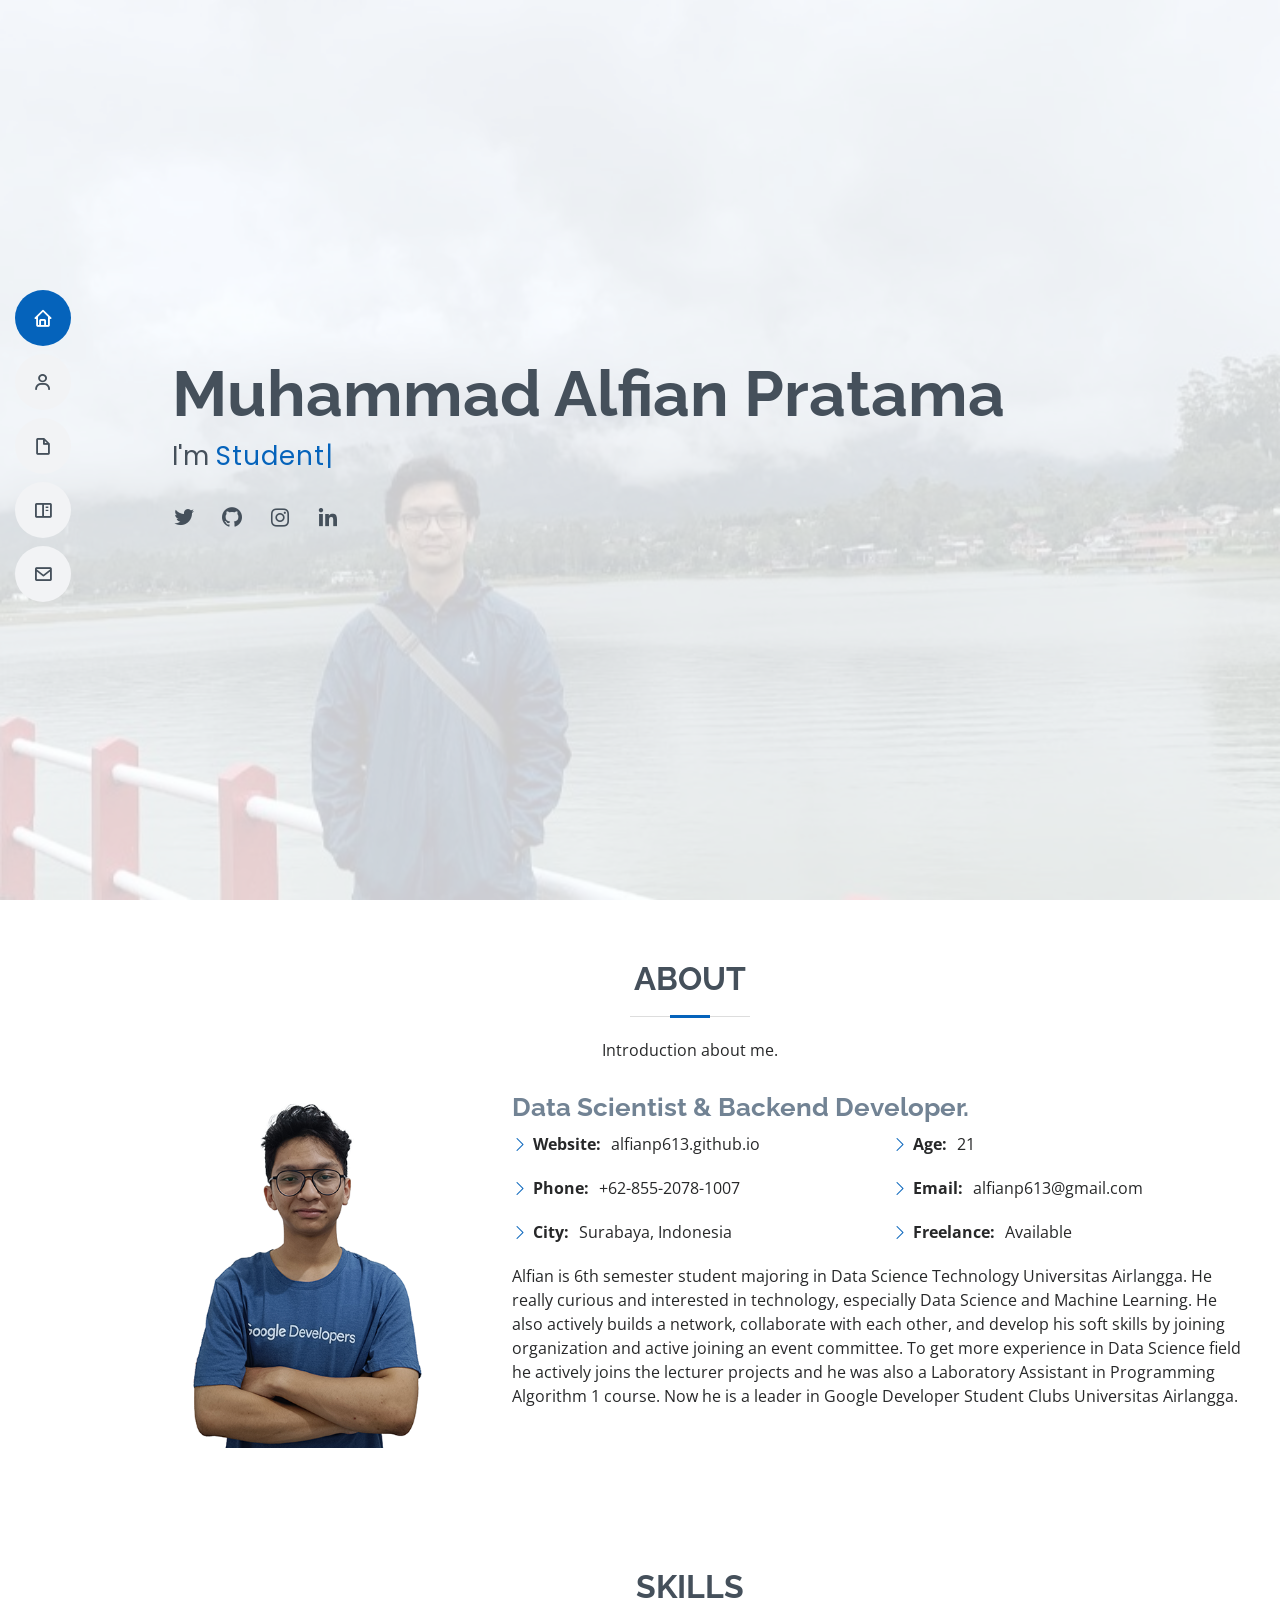
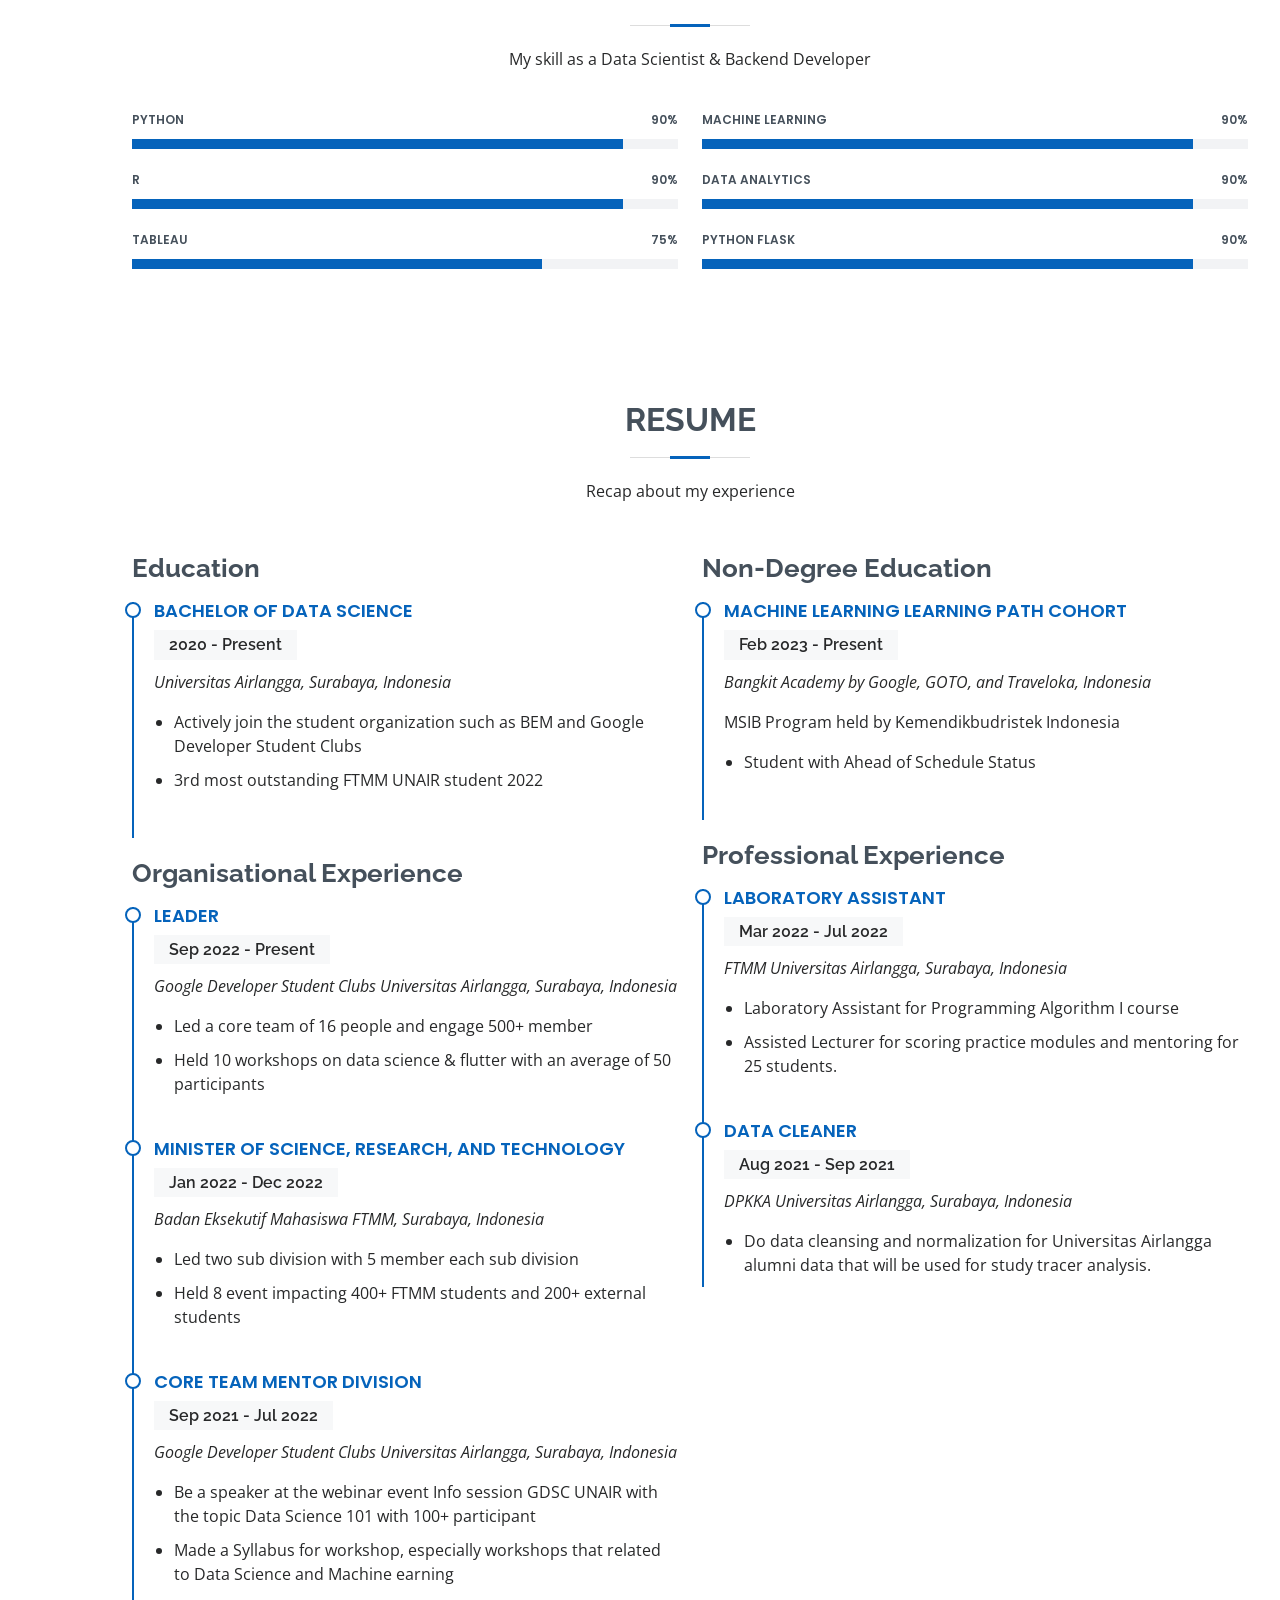
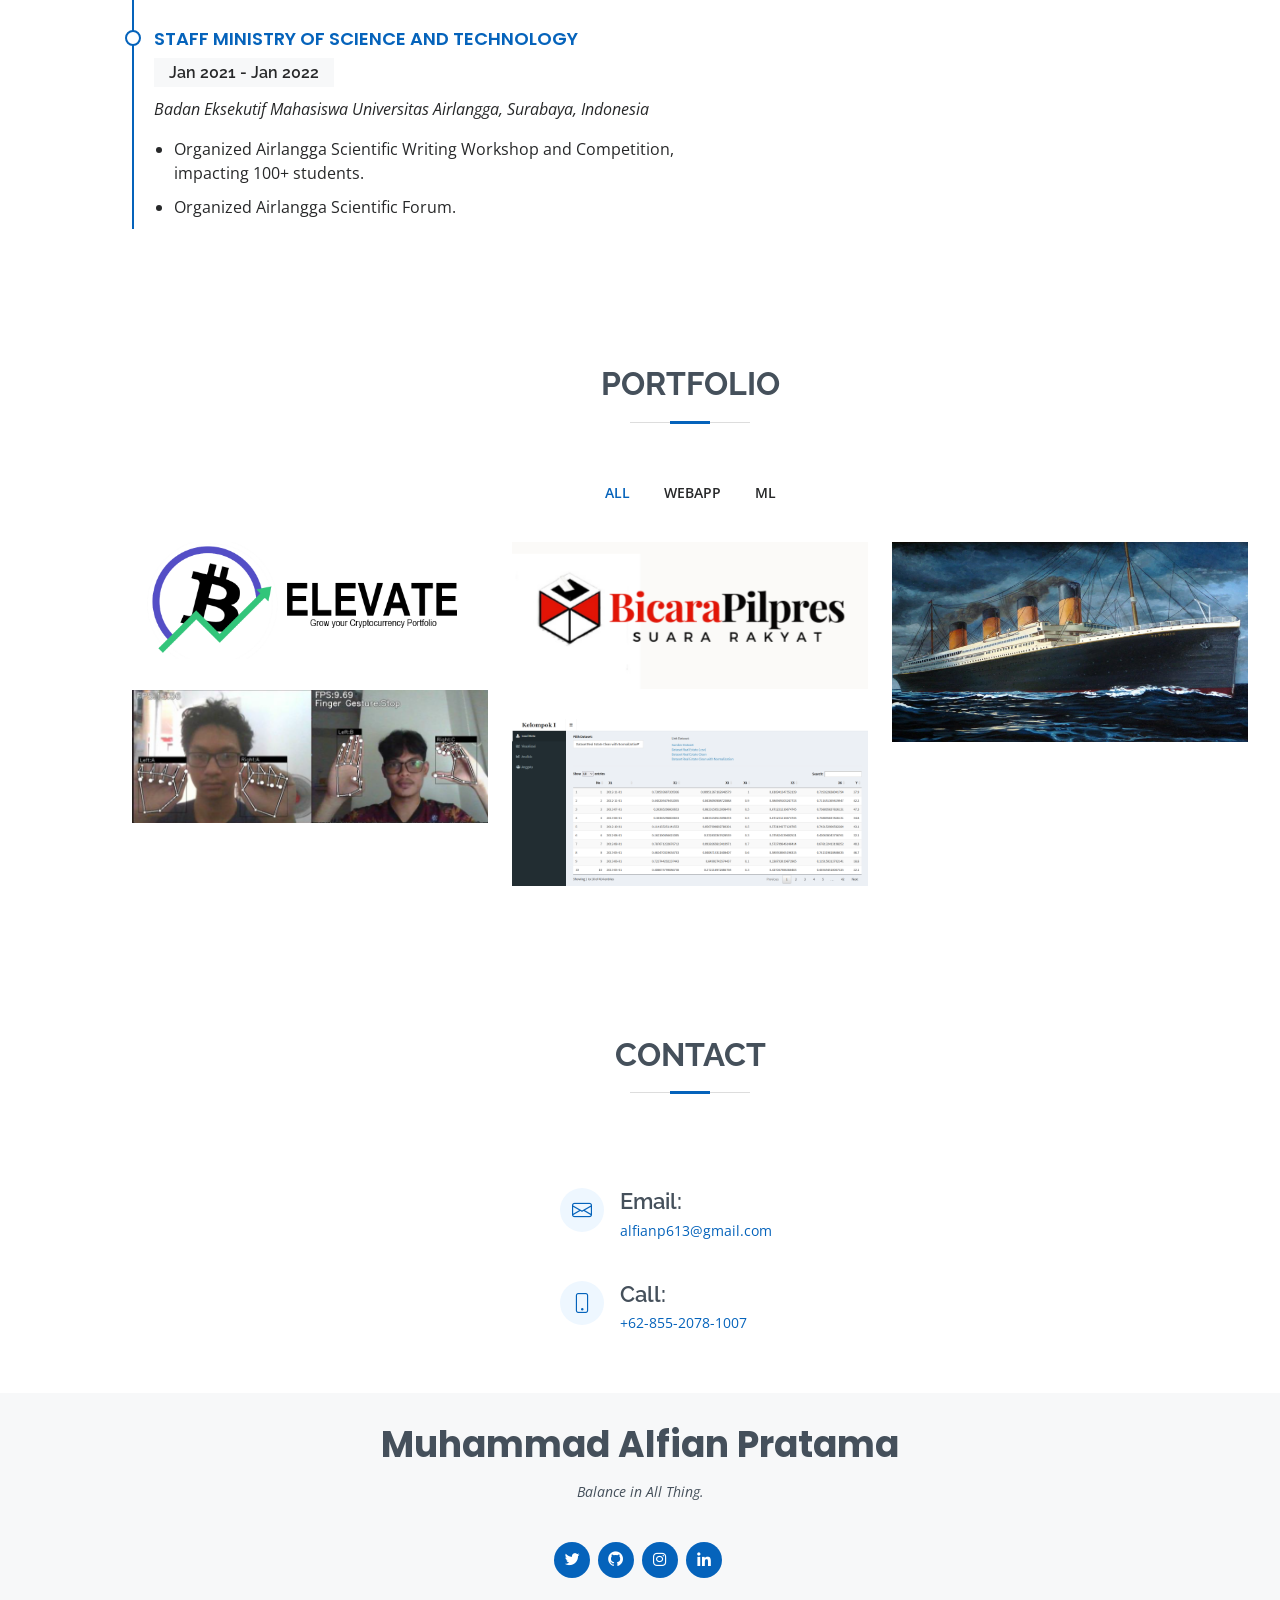
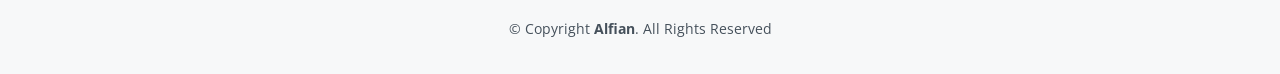
==== commit edaea66e: "Update index.html" ====
--- a/index.html
+++ b/index.html
@@ -207,7 +207,7 @@
 
             <div class="col-lg-6">
               <div class="progress">
-                <span class="skill">Machine Learning <i class="val">80%</i></span>
+                <span class="skill">Machine Learning <i class="val">90%</i></span>
                 <div class="progress-bar-wrap">
                   <div class="progress-bar" role="progressbar" aria-valuenow="90" aria-valuemin="0" aria-valuemax="100"></div>
                 </div>
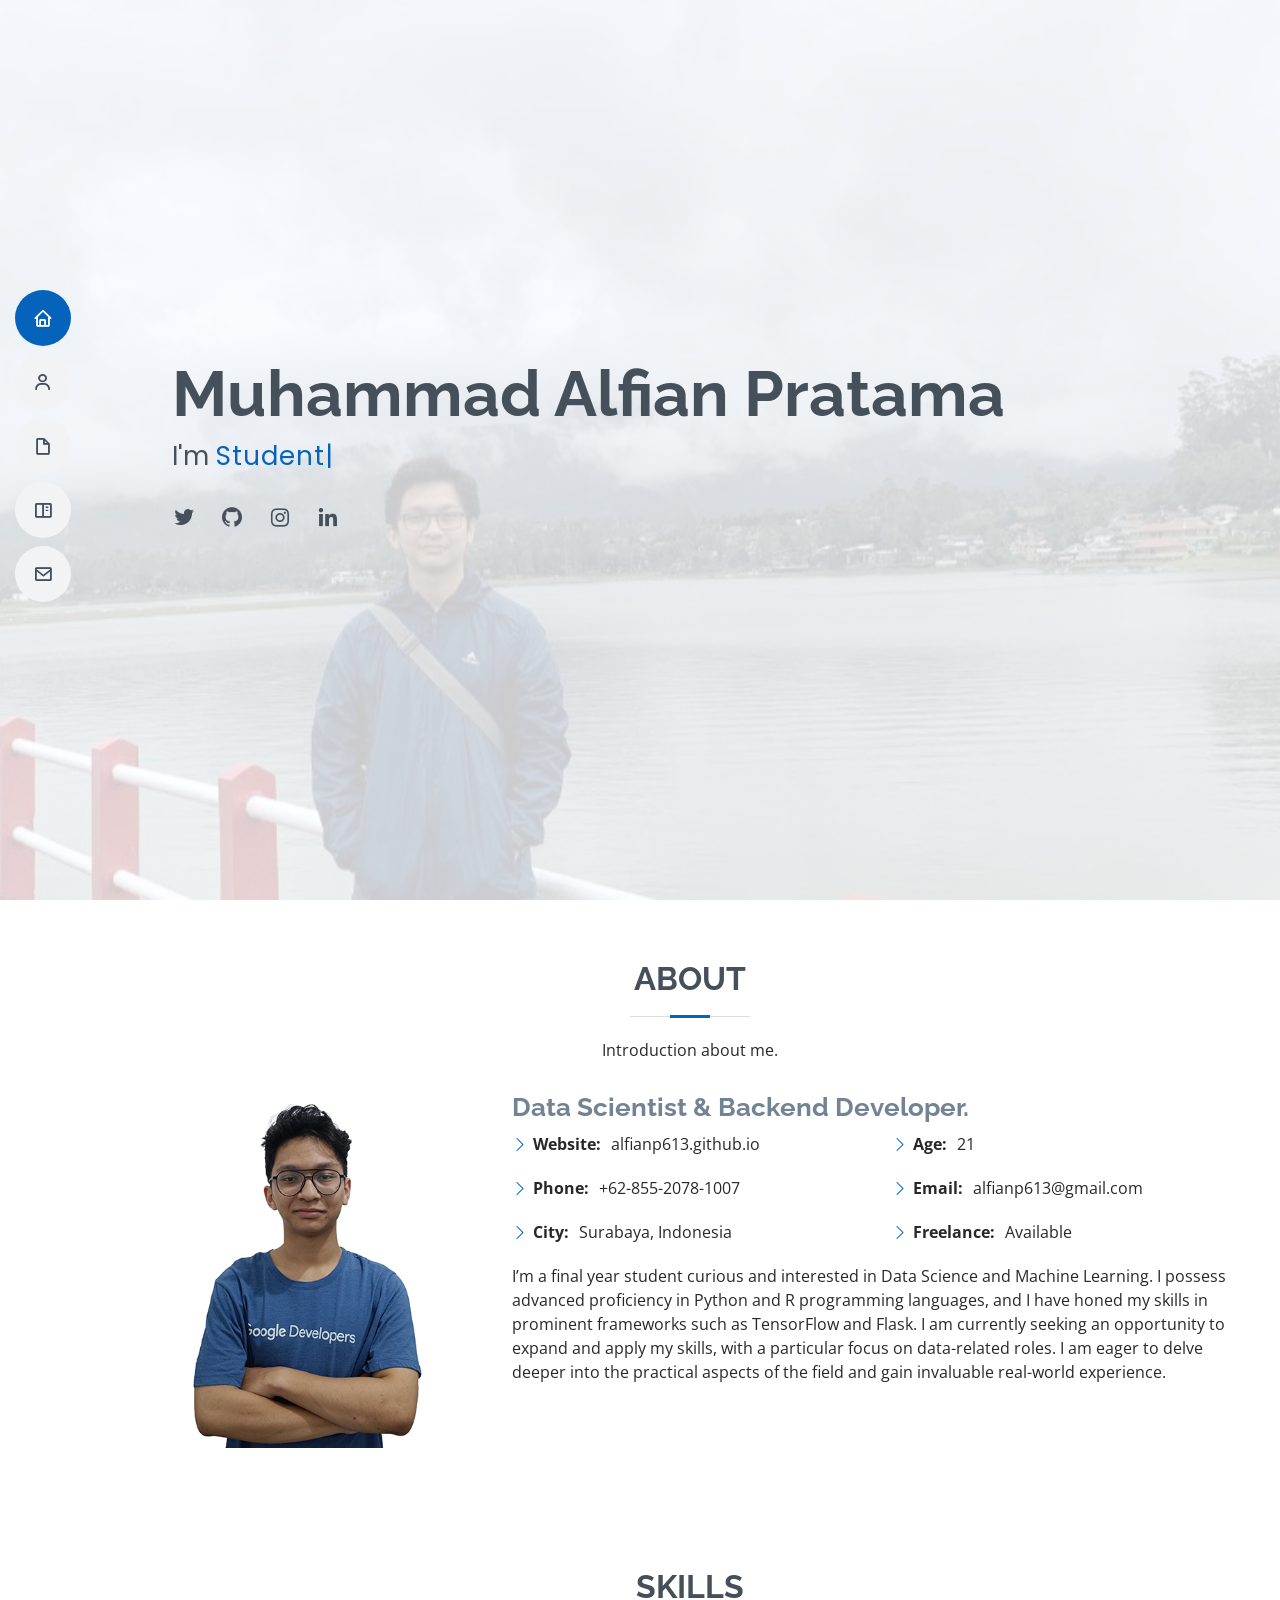
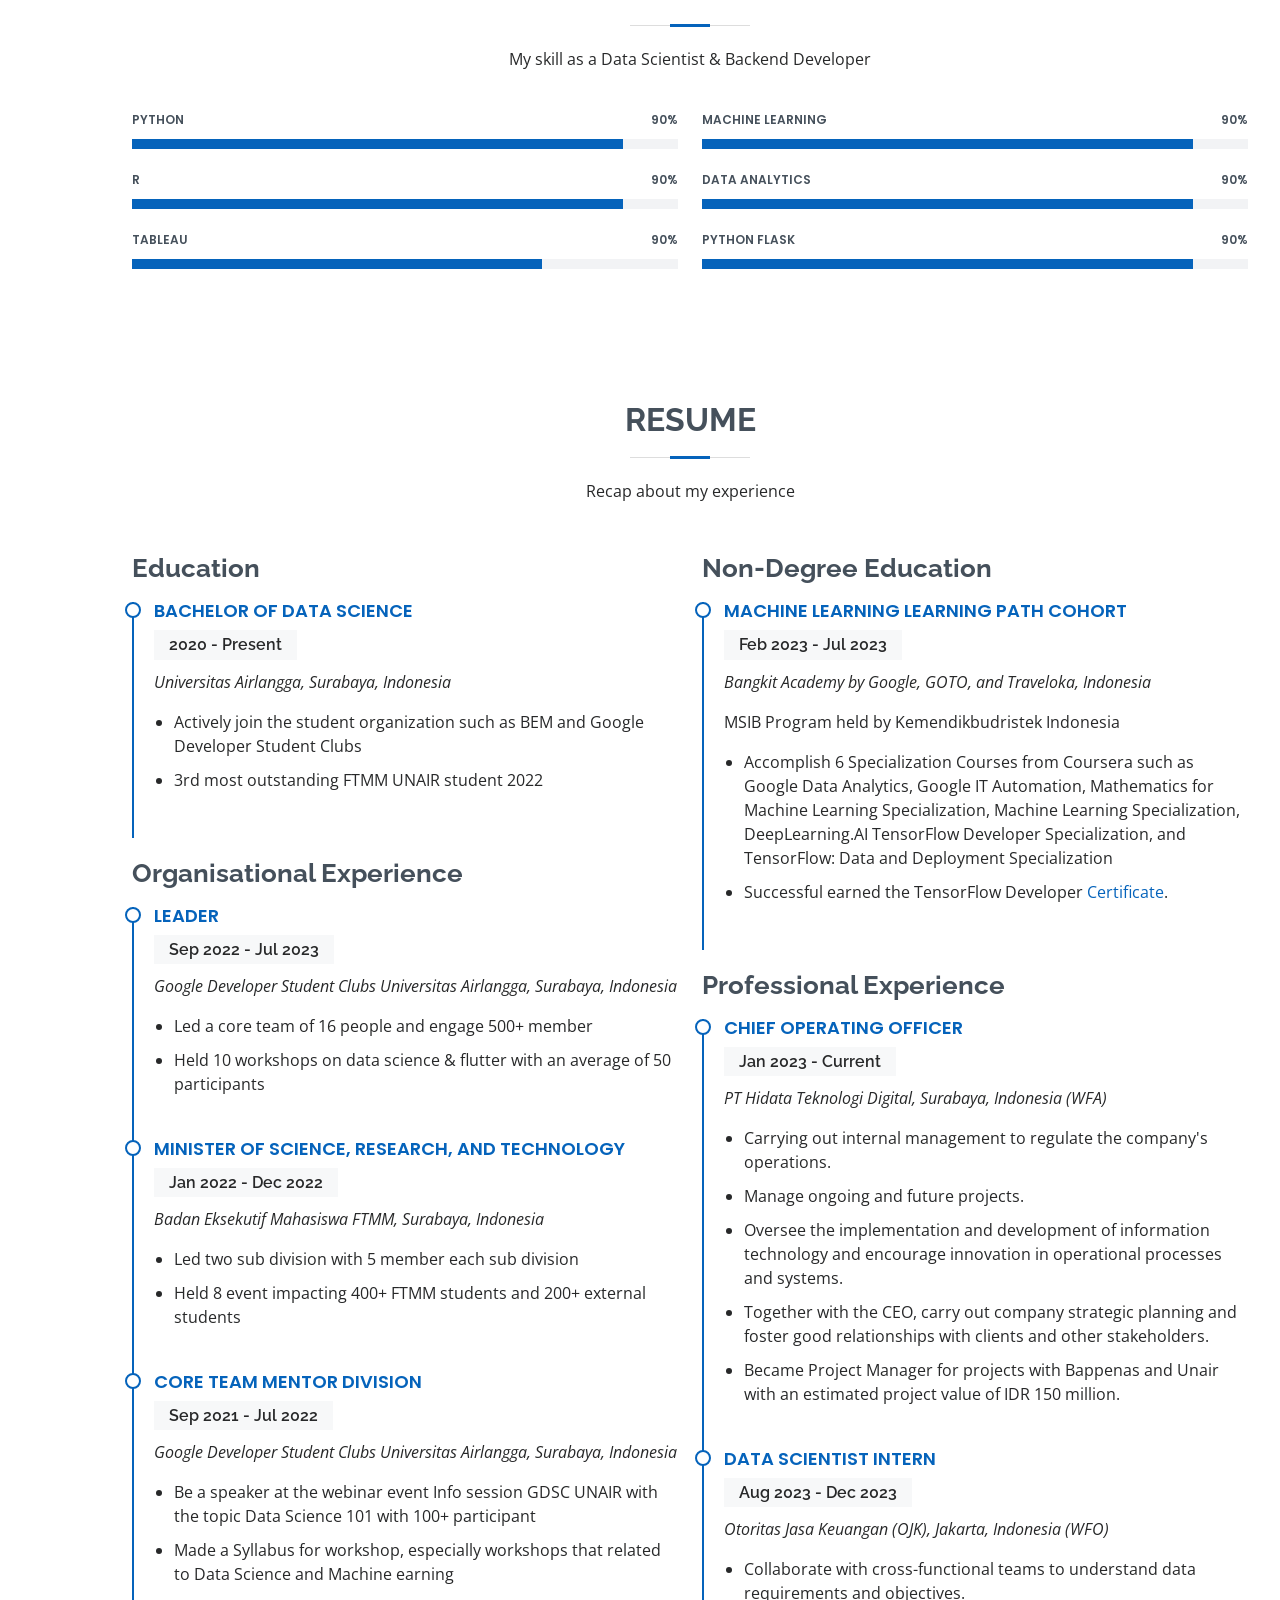
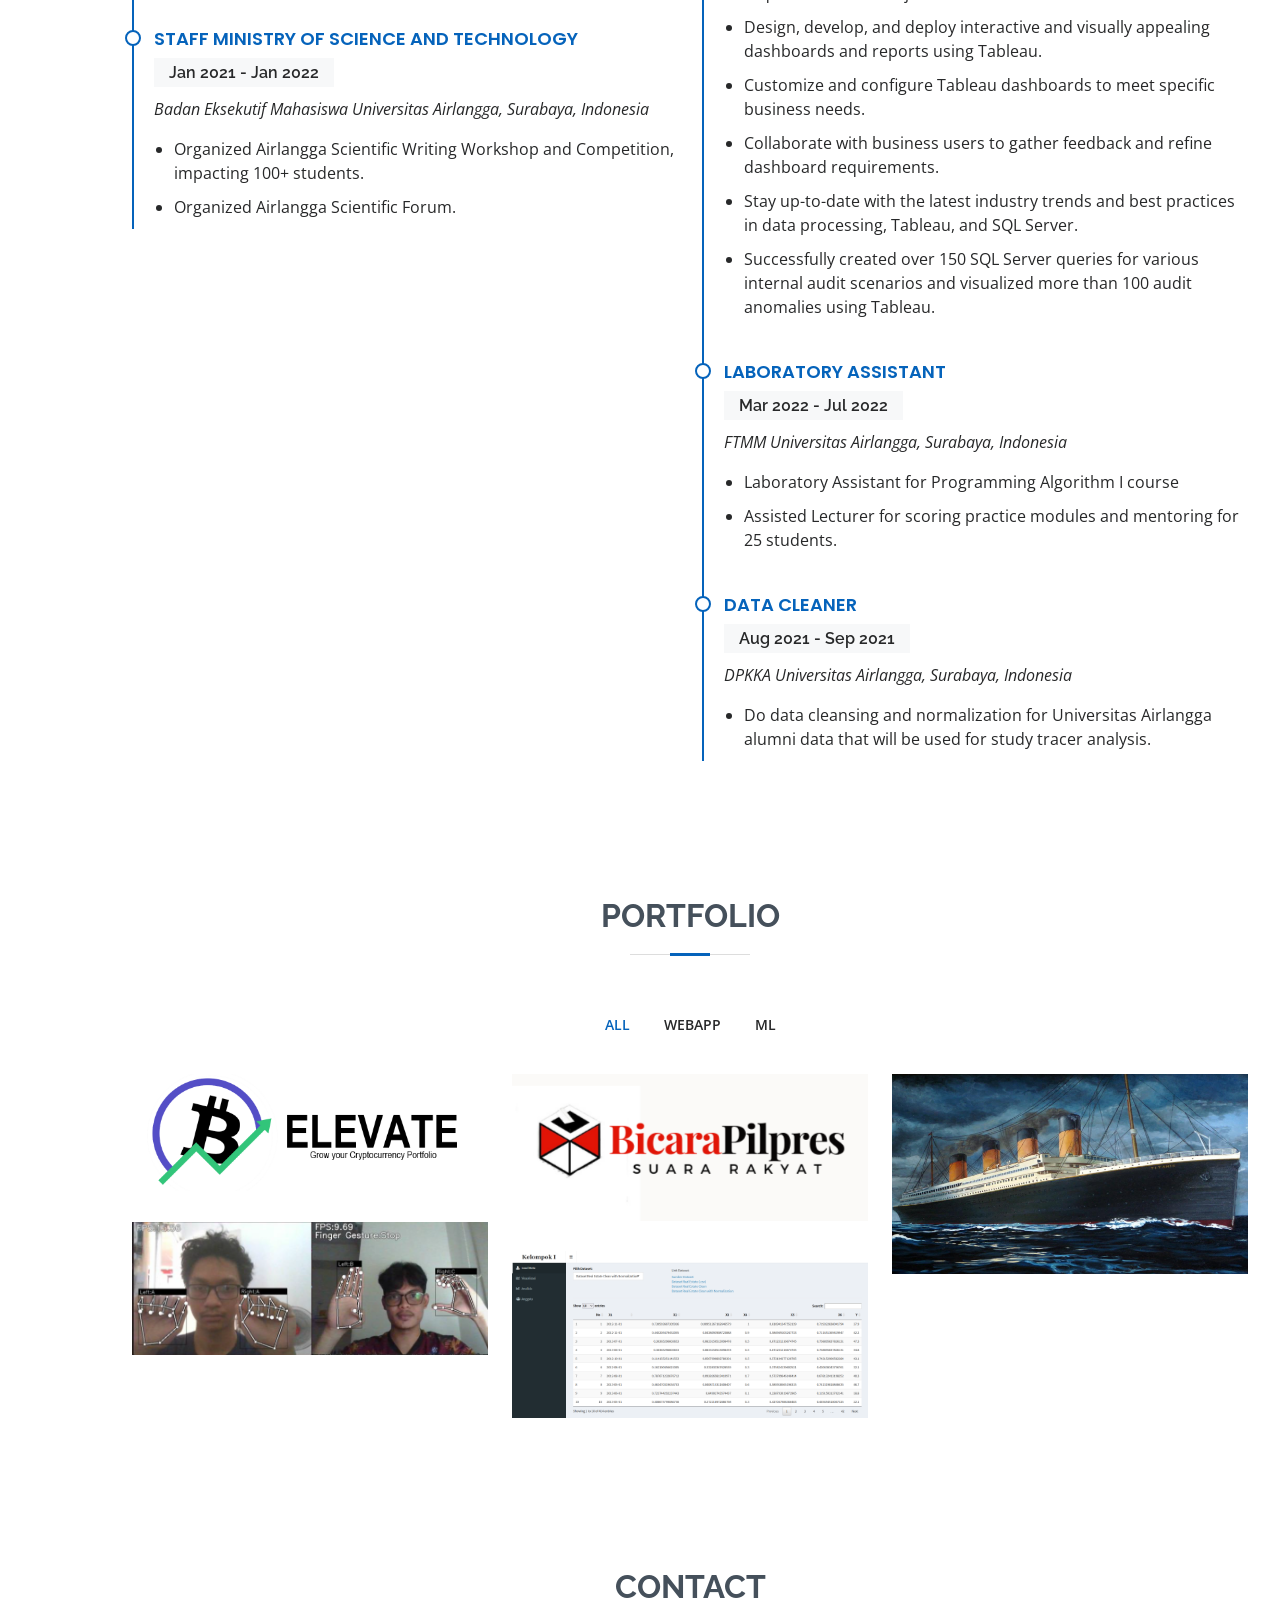
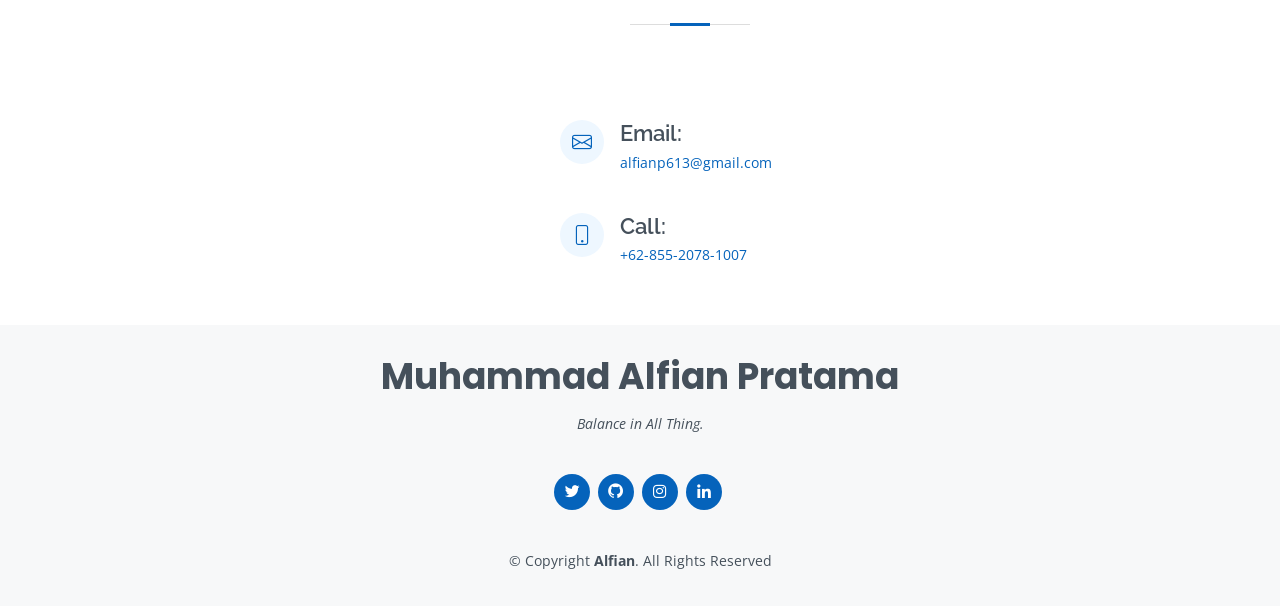
==== commit 75d6938a: "update experience" ====
--- a/index.html
+++ b/index.html
@@ -115,9 +115,9 @@
                 </div>
               </div>
               <p>
-                Alfian is 6th semester student majoring in Data Science Technology Universitas Airlangga. He really curious and interested in technology, especially Data Science and Machine Learning. He also actively builds a network,
-                collaborate with each other, and develop his soft skills by joining organization and active joining an event committee. To get more experience in Data Science field he actively joins the lecturer projects and he was also a
-                Laboratory Assistant in Programming Algorithm 1 course. Now he is a leader in Google Developer Student Clubs Universitas Airlangga.
+                I’m a final year student curious and interested in Data Science and Machine Learning. I possess advanced proficiency in Python and R programming languages, and I have honed my skills in prominent frameworks such as
+                TensorFlow and Flask. I am currently seeking an opportunity to expand and apply my skills, with a particular focus on data-related roles. I am eager to delve deeper into the practical aspects of the field and gain invaluable
+                real-world experience.
               </p>
             </div>
           </div>
@@ -198,7 +198,7 @@
               </div>
 
               <div class="progress">
-                <span class="skill">Tableau <i class="val">75%</i></span>
+                <span class="skill">Tableau <i class="val">90%</i></span>
                 <div class="progress-bar-wrap">
                   <div class="progress-bar" role="progressbar" aria-valuenow="75" aria-valuemin="0" aria-valuemax="100"></div>
                 </div>
@@ -255,7 +255,7 @@
               <h3 class="resume-title">Organisational Experience</h3>
               <div class="resume-item">
                 <h4>Leader</h4>
-                <h5>Sep 2022 - Present</h5>
+                <h5>Sep 2022 - Jul 2023</h5>
                 <p><em>Google Developer Student Clubs Universitas Airlangga, Surabaya, Indonesia </em></p>
                 <ul>
                   <li>Led a core team of 16 people and engage 500+ member</li>
@@ -294,15 +294,43 @@
               <h3 class="resume-title">Non-Degree Education</h3>
               <div class="resume-item">
                 <h4>Machine Learning Learning Path Cohort</h4>
-                <h5>Feb 2023 - Present</h5>
+                <h5>Feb 2023 - Jul 2023</h5>
                 <p><em>Bangkit Academy by Google, GOTO, and Traveloka, Indonesia</em></p>
                 <p>MSIB Program held by Kemendikbudristek Indonesia</p>
                 <ul>
-                  <li>Student with Ahead of Schedule Status</li>
+                  <li>
+                    Accomplish 6 Specialization Courses from Coursera such as Google Data Analytics, Google IT Automation, Mathematics for Machine Learning Specialization, Machine Learning Specialization, DeepLearning.AI TensorFlow
+                    Developer Specialization, and TensorFlow: Data and Deployment Specialization
+                  </li>
+                  <li>Successful earned the TensorFlow Developer <a href="https://www.credential.net/7b55ae95-1c4c-4979-b8a4-37efd6d26d86" target="_blank">Certificate</a>.</li>
                 </ul>
               </div>
               <h3 class="resume-title">Professional Experience</h3>
-
+              <div class="resume-item">
+                <h4>Chief Operating Officer</h4>
+                <h5>Jan 2023 - Current</h5>
+                <p><em>PT Hidata Teknologi Digital, Surabaya, Indonesia (WFA)</em></p>
+                <ul>
+                  <li>Carrying out internal management to regulate the company's operations.</li>
+                  <li>Manage ongoing and future projects.</li>
+                  <li>Oversee the implementation and development of information technology and encourage innovation in operational processes and systems.</li>
+                  <li>Together with the CEO, carry out company strategic planning and foster good relationships with clients and other stakeholders.</li>
+                  <li>Became Project Manager for projects with Bappenas and Unair with an estimated project value of IDR 150 million.</li>
+                </ul>
+              </div>
+              <div class="resume-item">
+                <h4>Data Scientist Intern</h4>
+                <h5>Aug 2023 - Dec 2023</h5>
+                <p><em>Otoritas Jasa Keuangan (OJK), Jakarta, Indonesia (WFO)</em></p>
+                <ul>
+                  <li>Collaborate with cross-functional teams to understand data requirements and objectives.</li>
+                  <li>Design, develop, and deploy interactive and visually appealing dashboards and reports using Tableau.</li>
+                  <li>Customize and configure Tableau dashboards to meet specific business needs.</li>
+                  <li>Collaborate with business users to gather feedback and refine dashboard requirements.</li>
+                  <li>Stay up-to-date with the latest industry trends and best practices in data processing, Tableau, and SQL Server.</li>
+                  <li>Successfully created over 150 SQL Server queries for various internal audit scenarios and visualized more than 100 audit anomalies using Tableau.</li>
+                </ul>
+              </div>
               <div class="resume-item">
                 <h4>Laboratory Assistant</h4>
                 <h5>Mar 2022 - Jul 2022</h5>
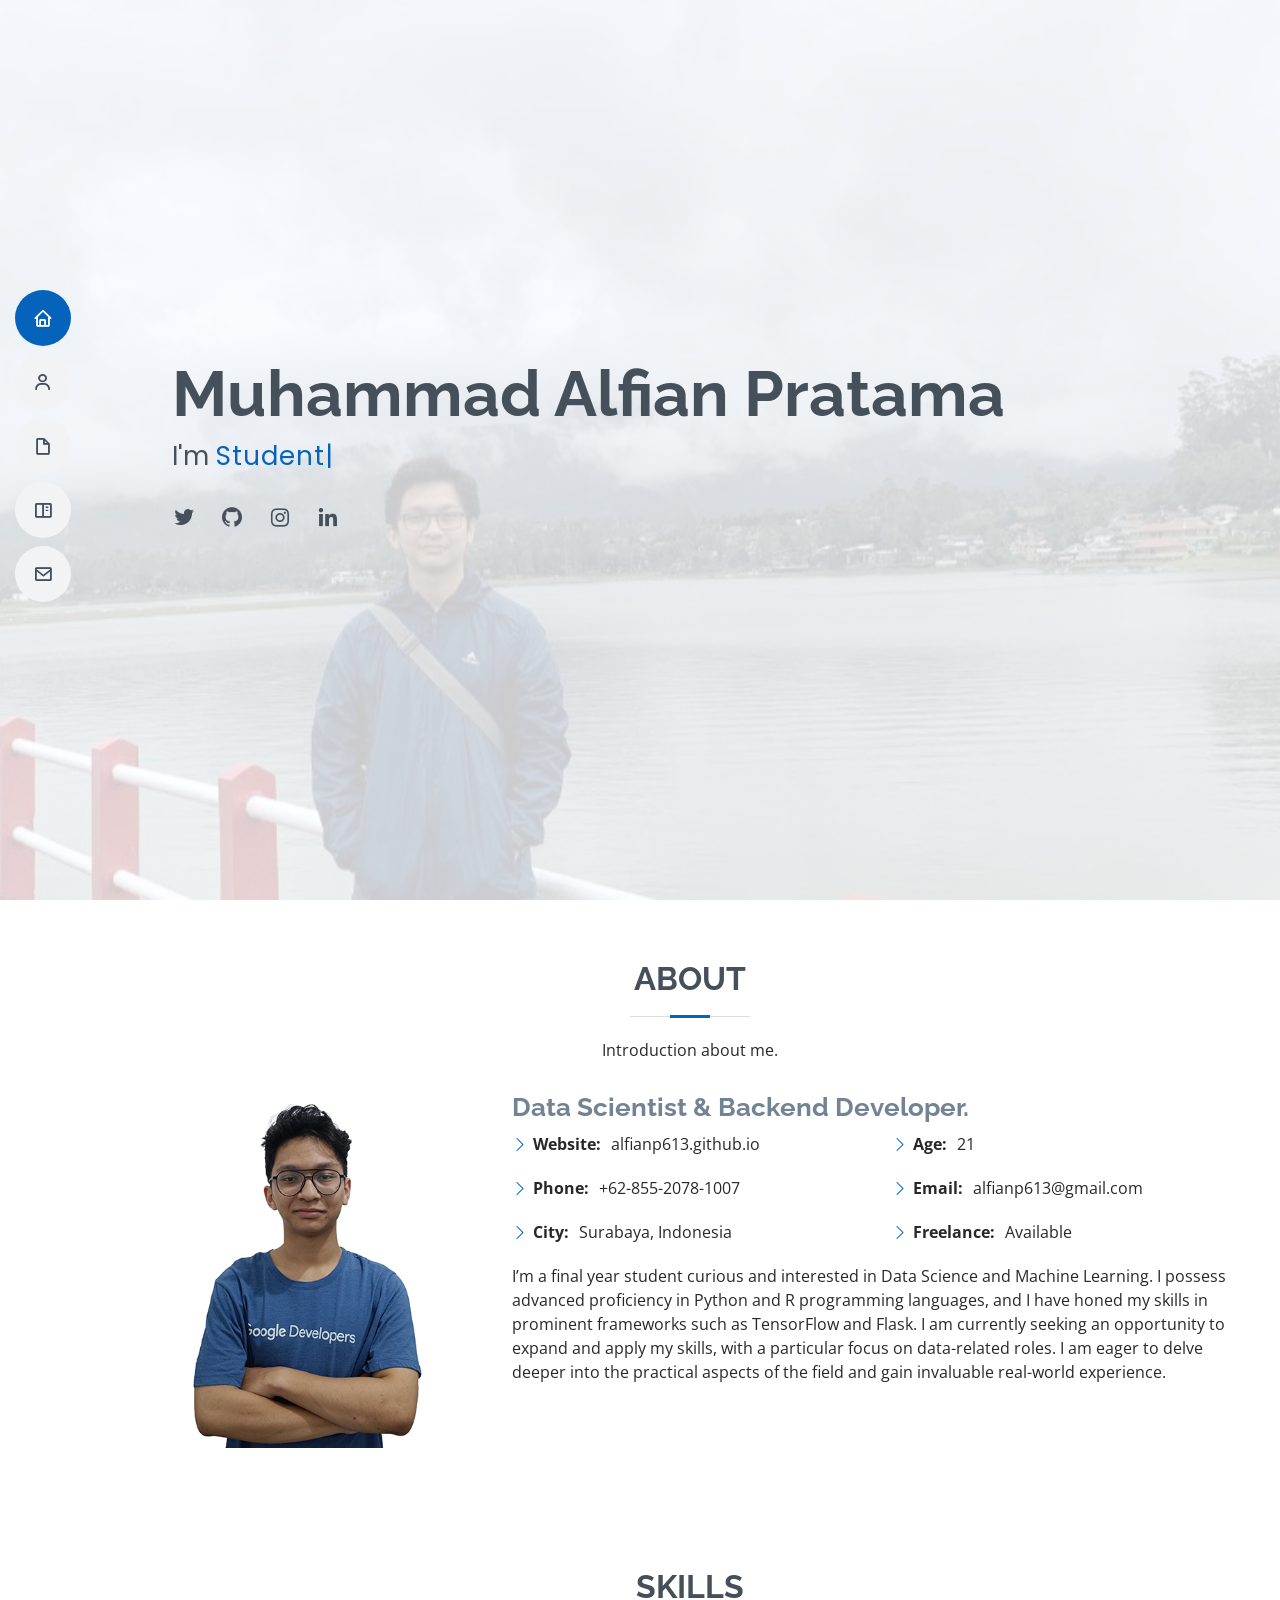
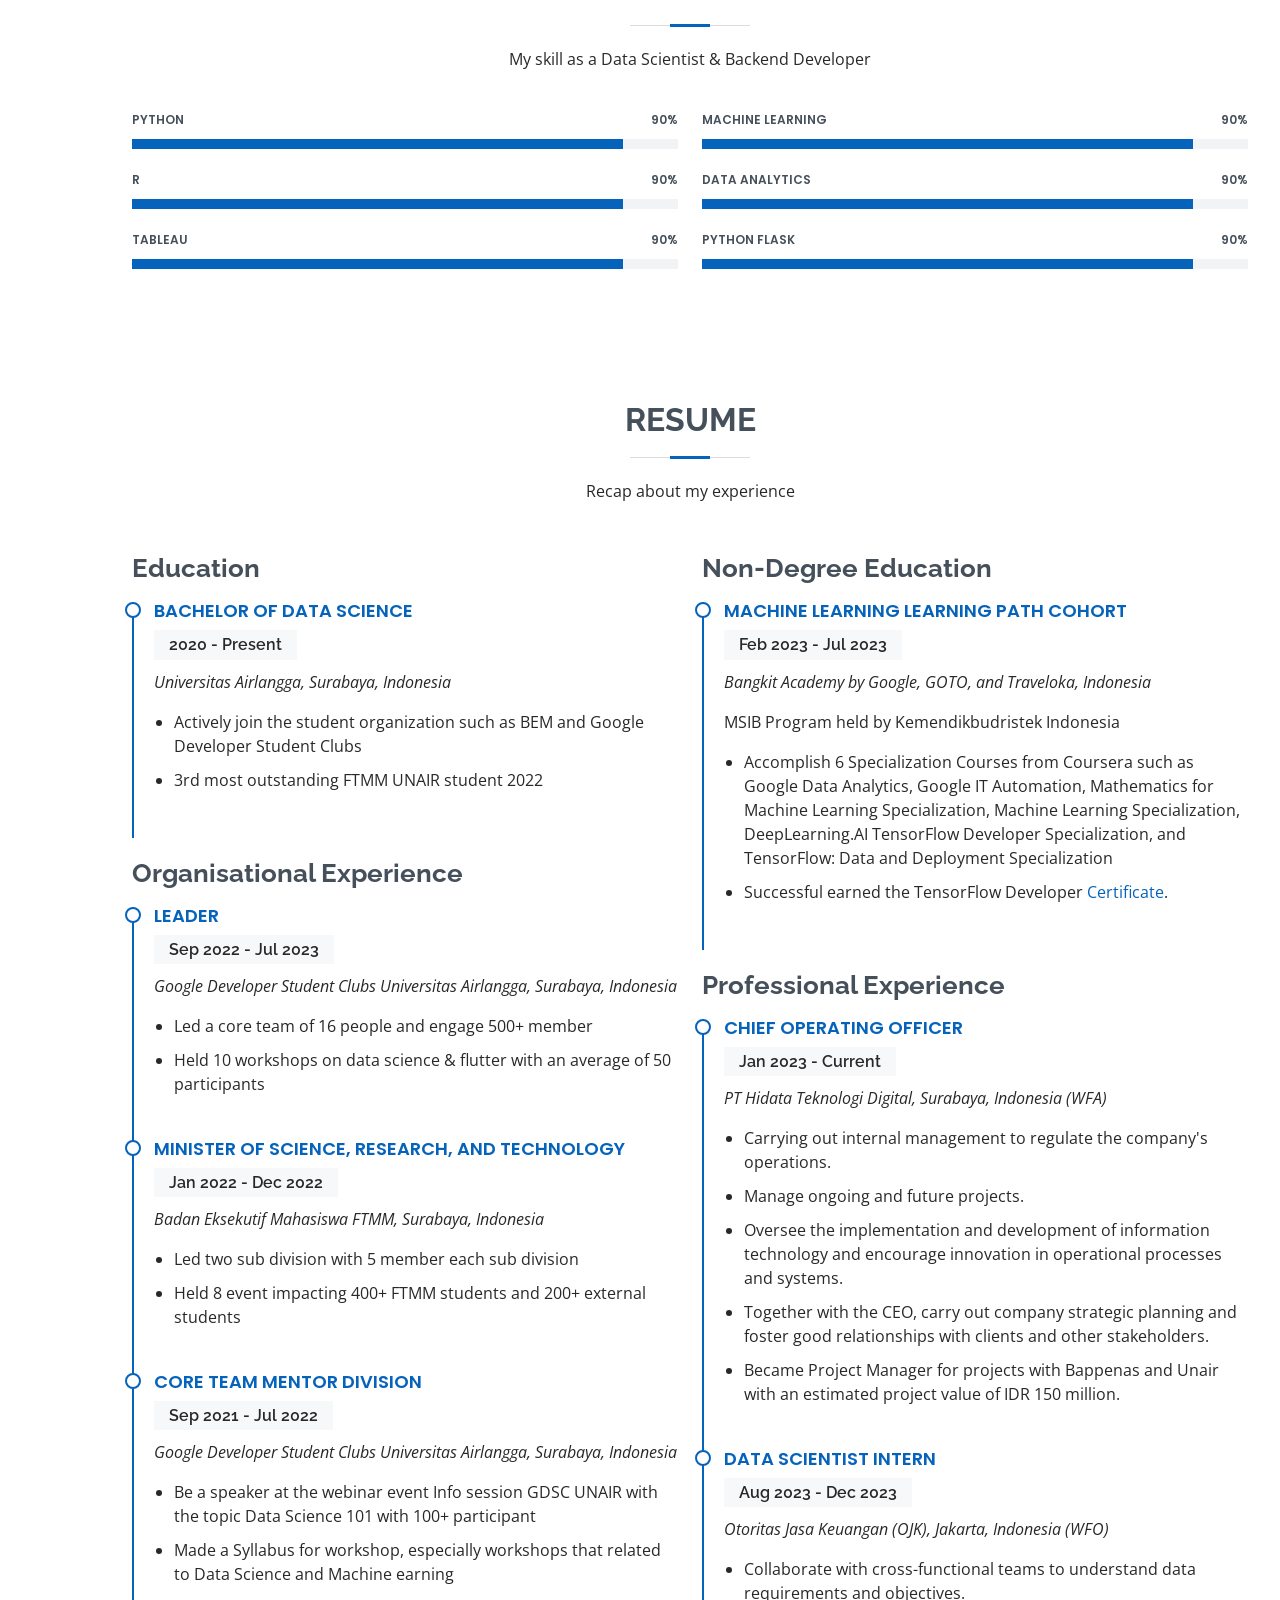
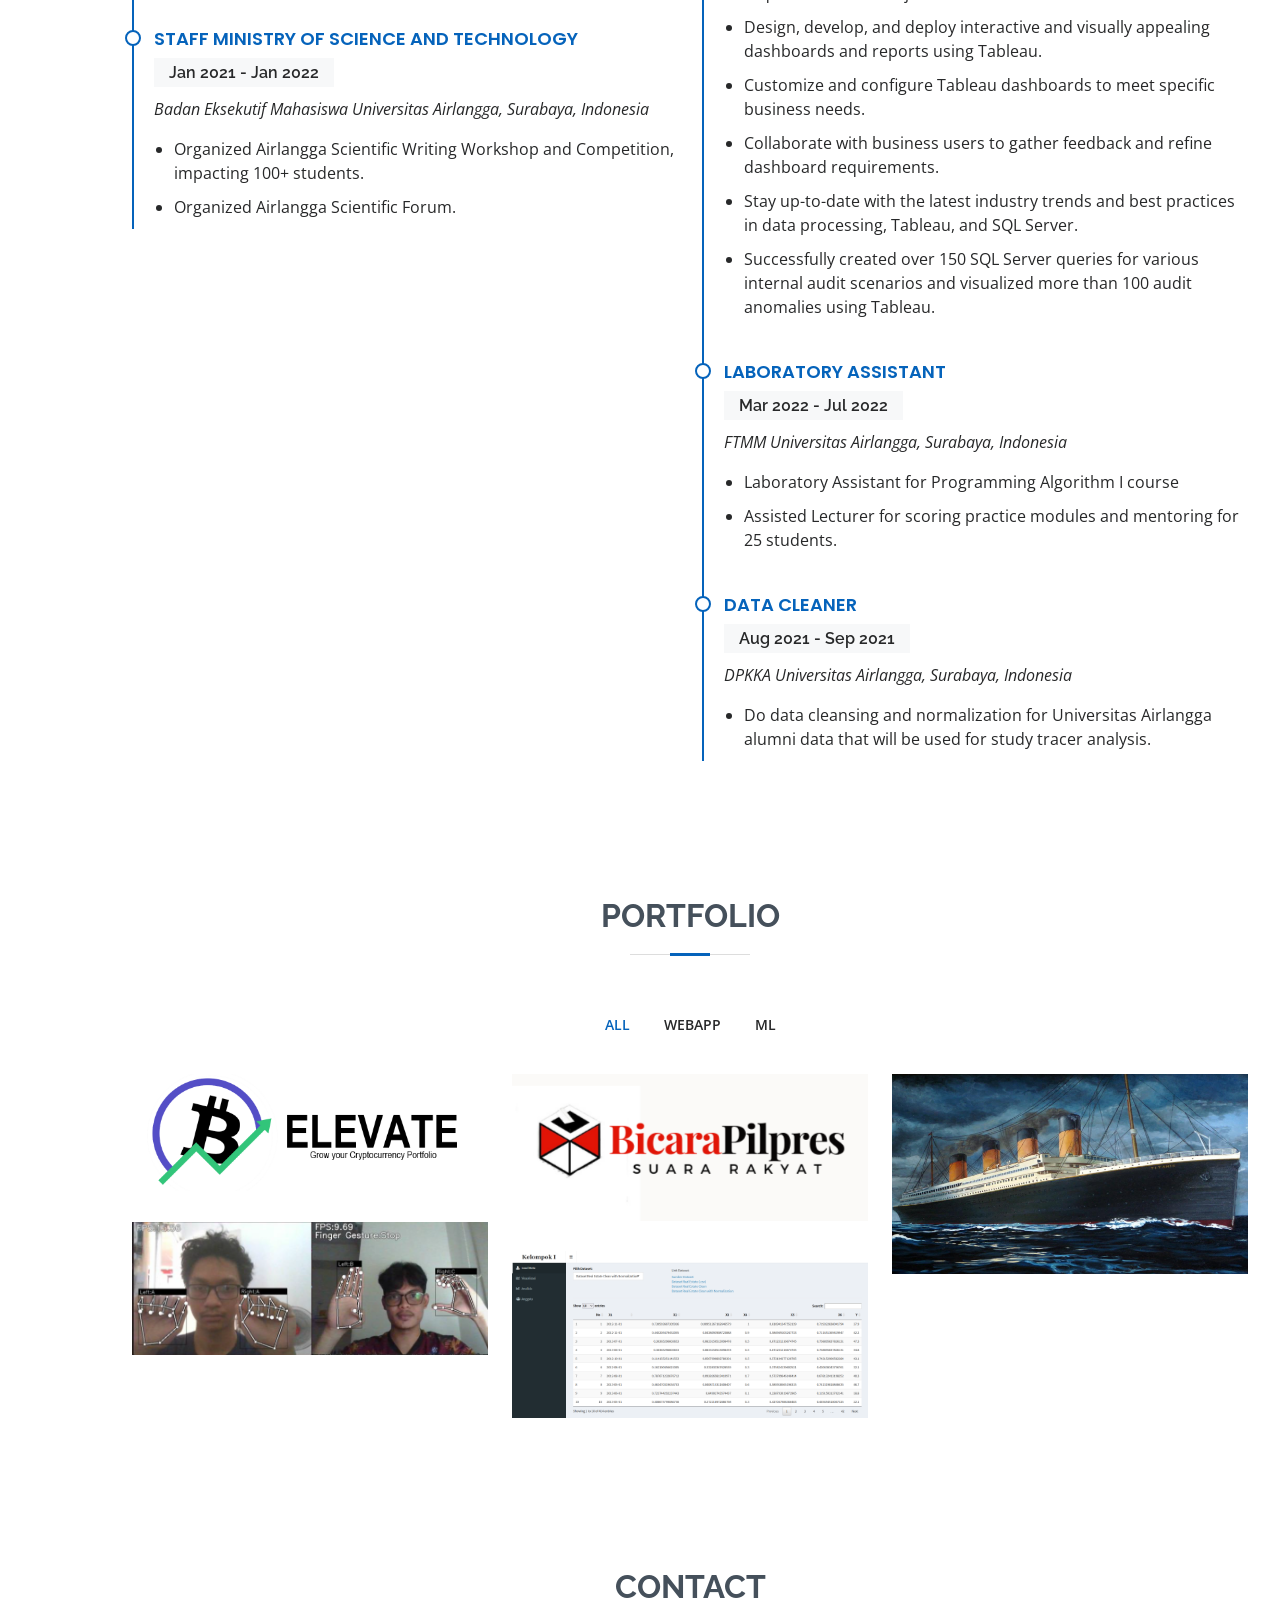
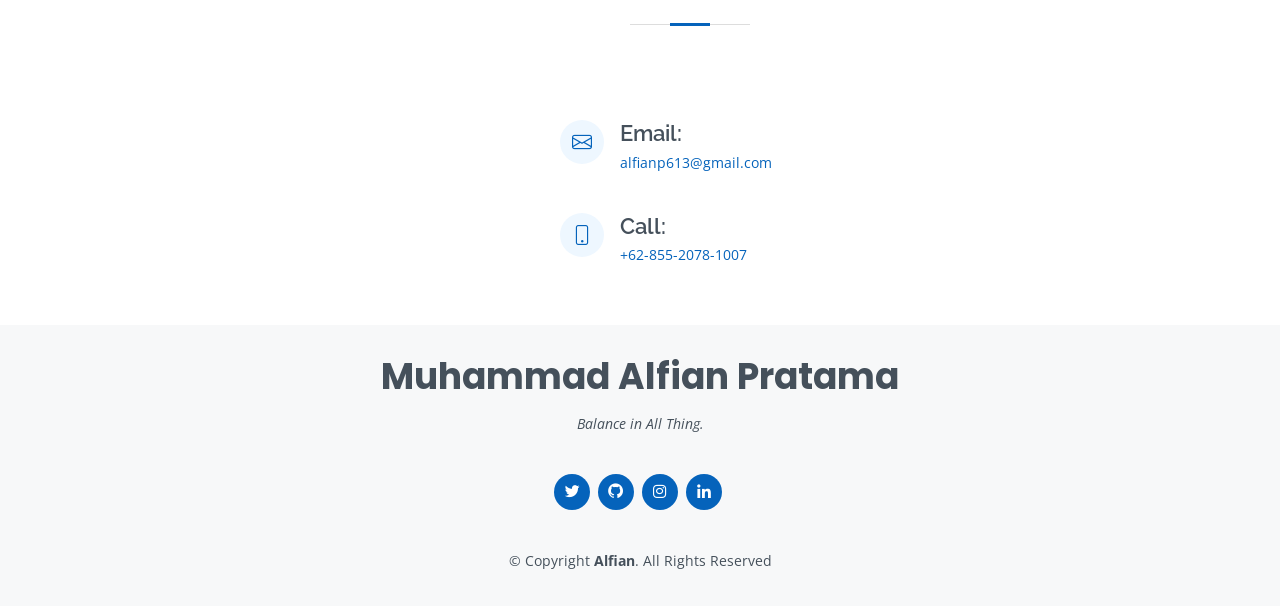
==== commit 42644c84: "Update index.html" ====
--- a/index.html
+++ b/index.html
@@ -200,7 +200,7 @@
               <div class="progress">
                 <span class="skill">Tableau <i class="val">90%</i></span>
                 <div class="progress-bar-wrap">
-                  <div class="progress-bar" role="progressbar" aria-valuenow="75" aria-valuemin="0" aria-valuemax="100"></div>
+                  <div class="progress-bar" role="progressbar" aria-valuenow="90" aria-valuemin="0" aria-valuemax="100"></div>
                 </div>
               </div>
             </div>
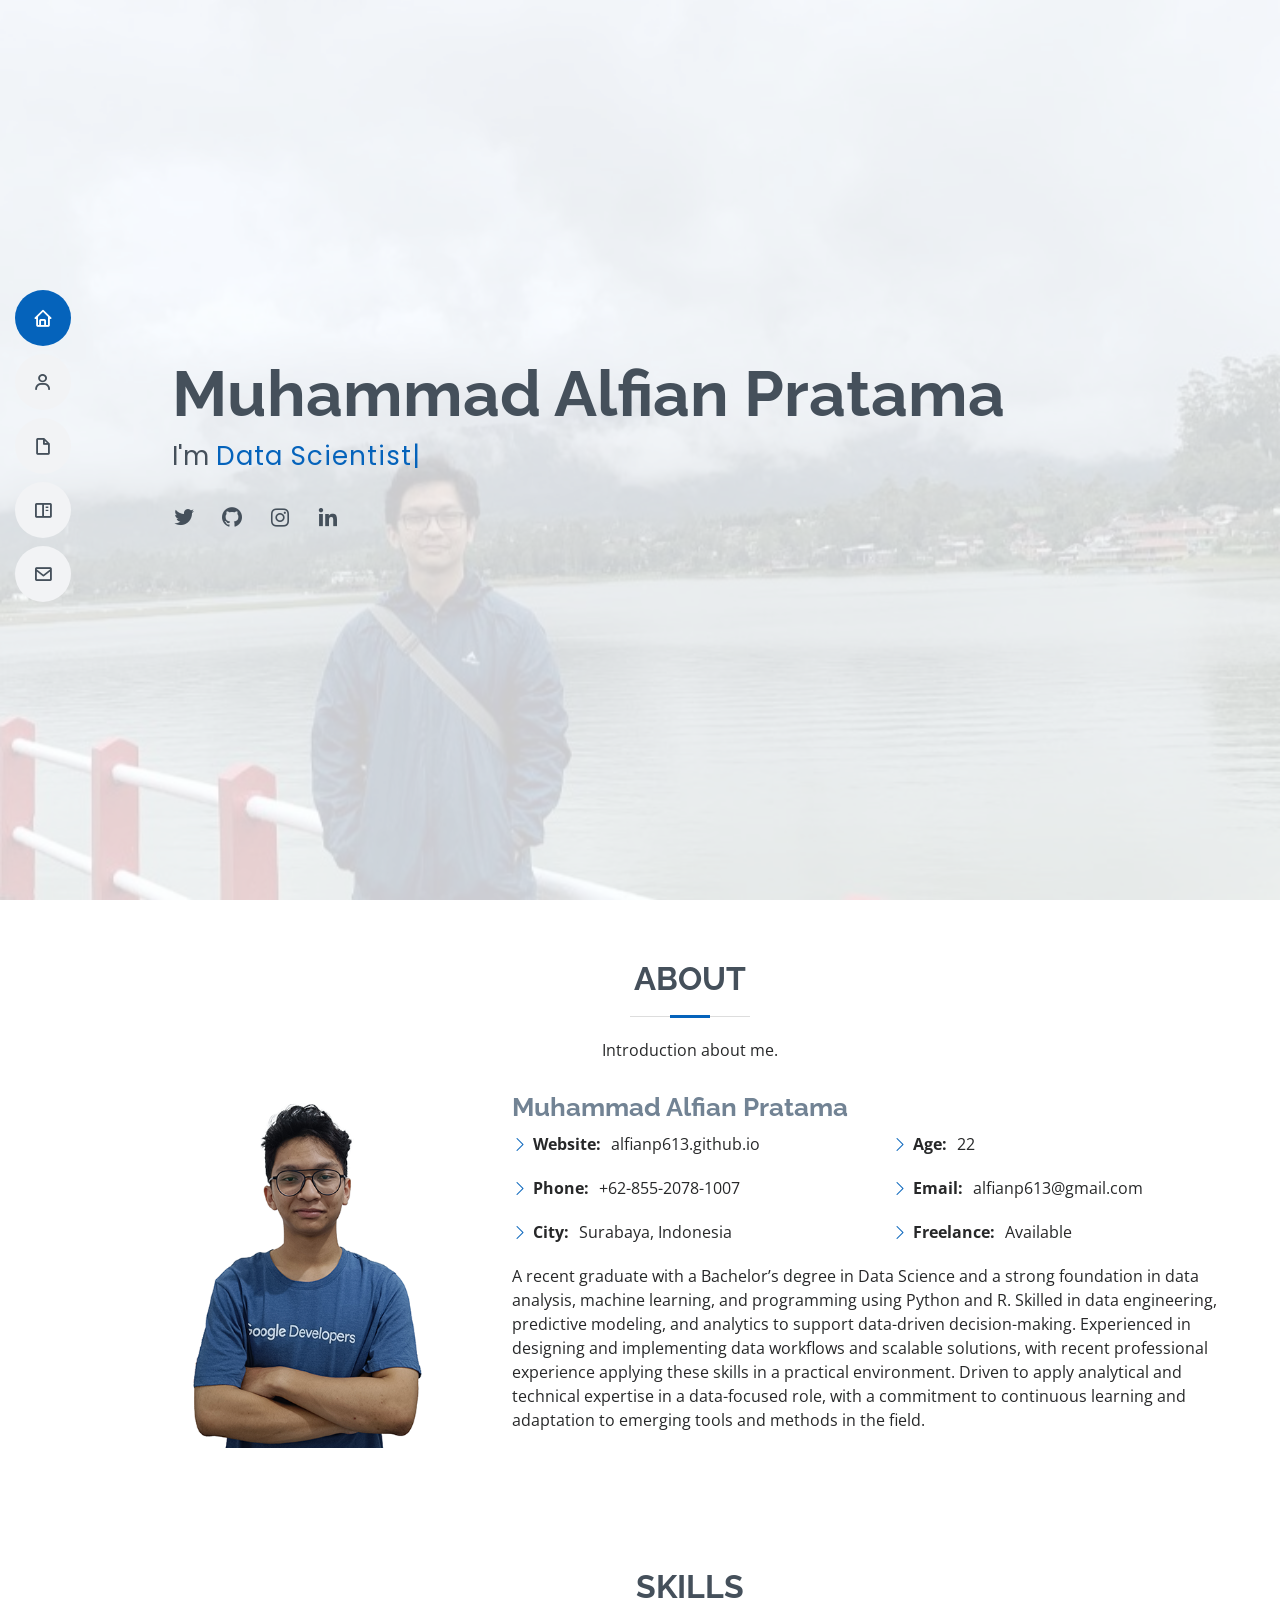
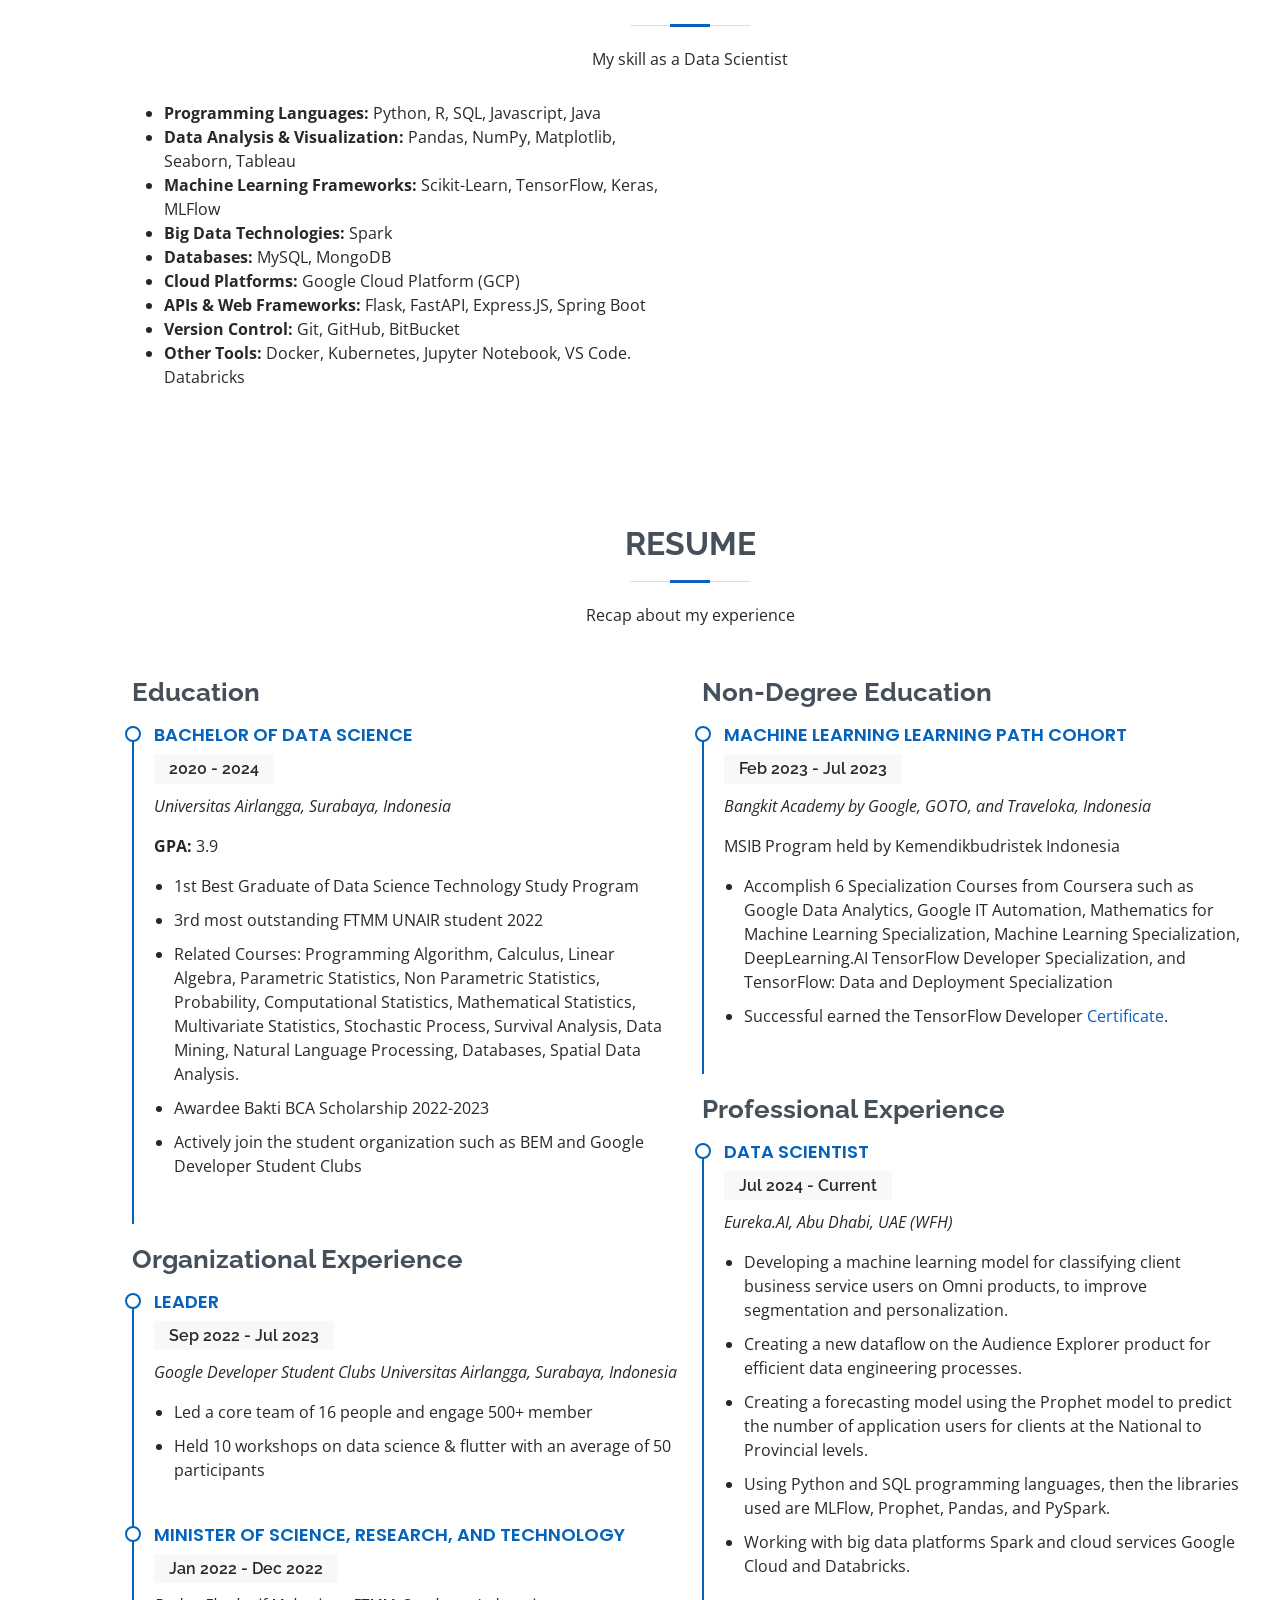
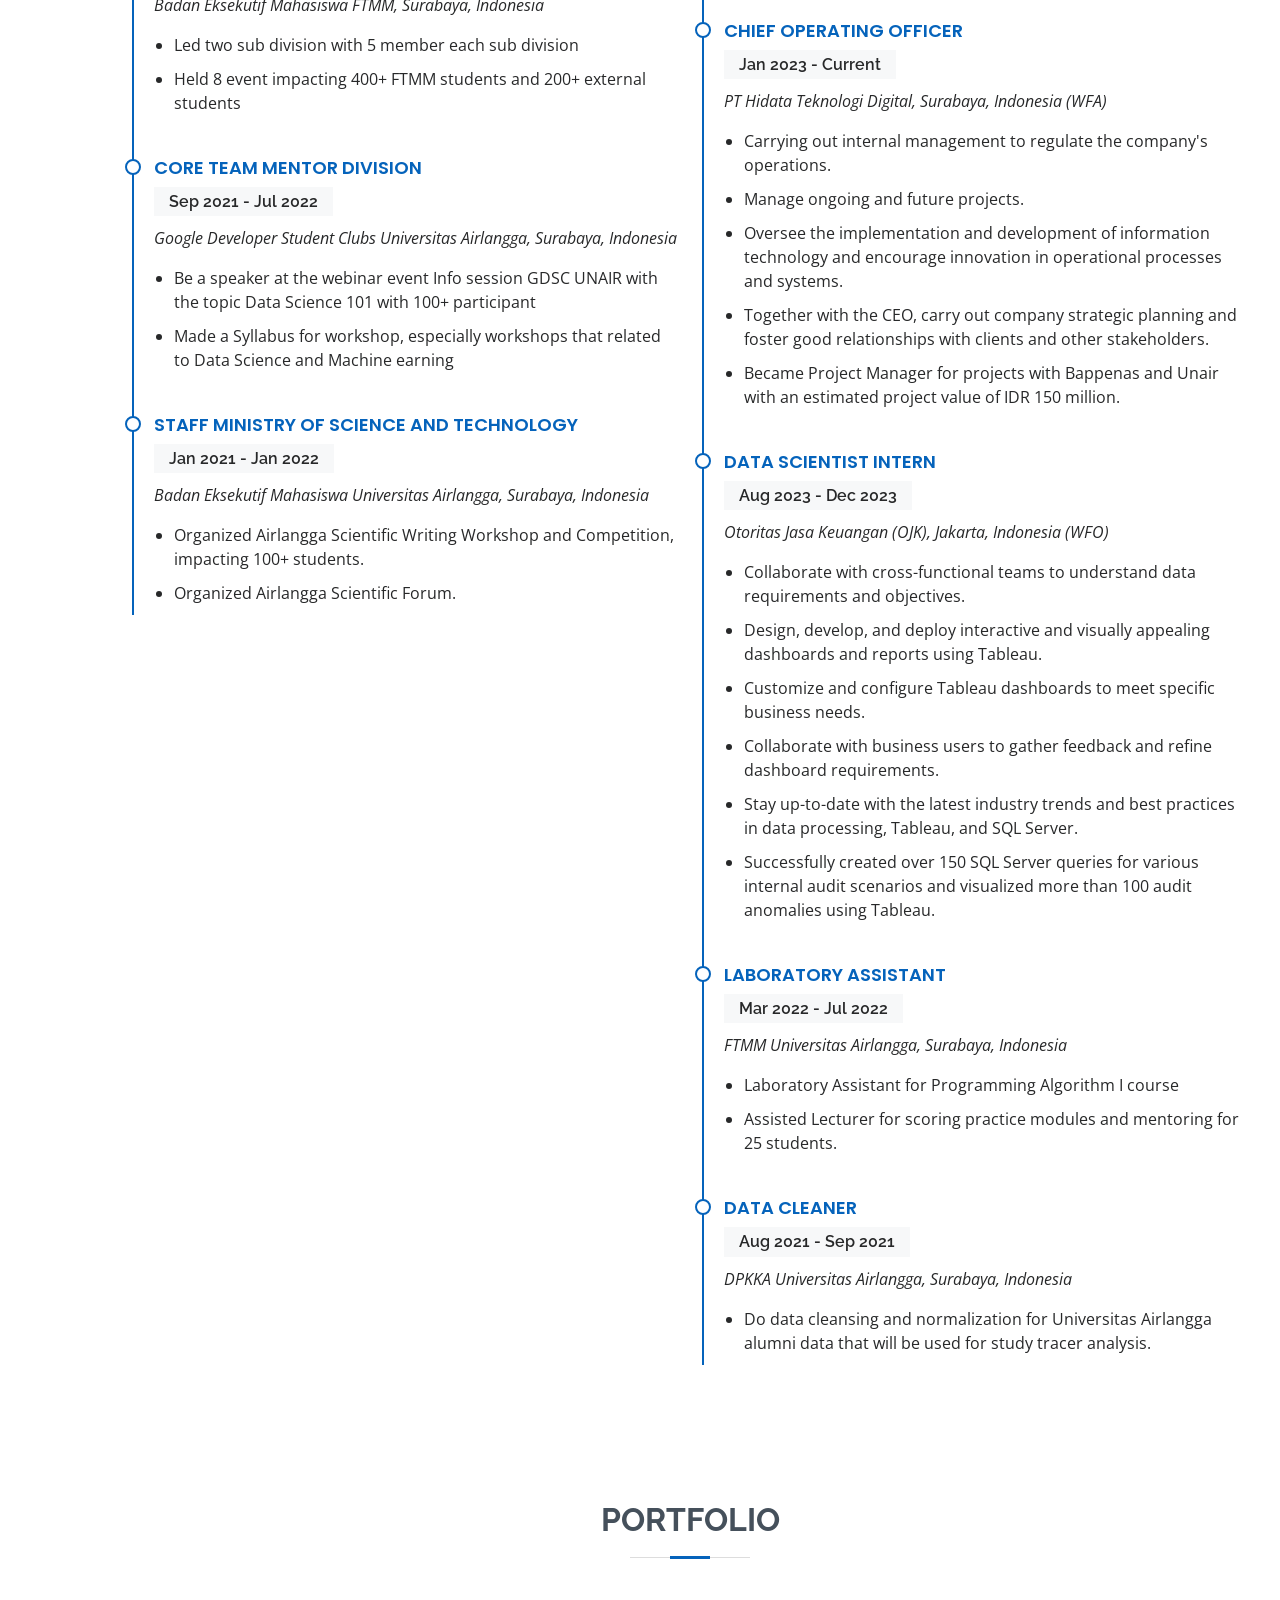
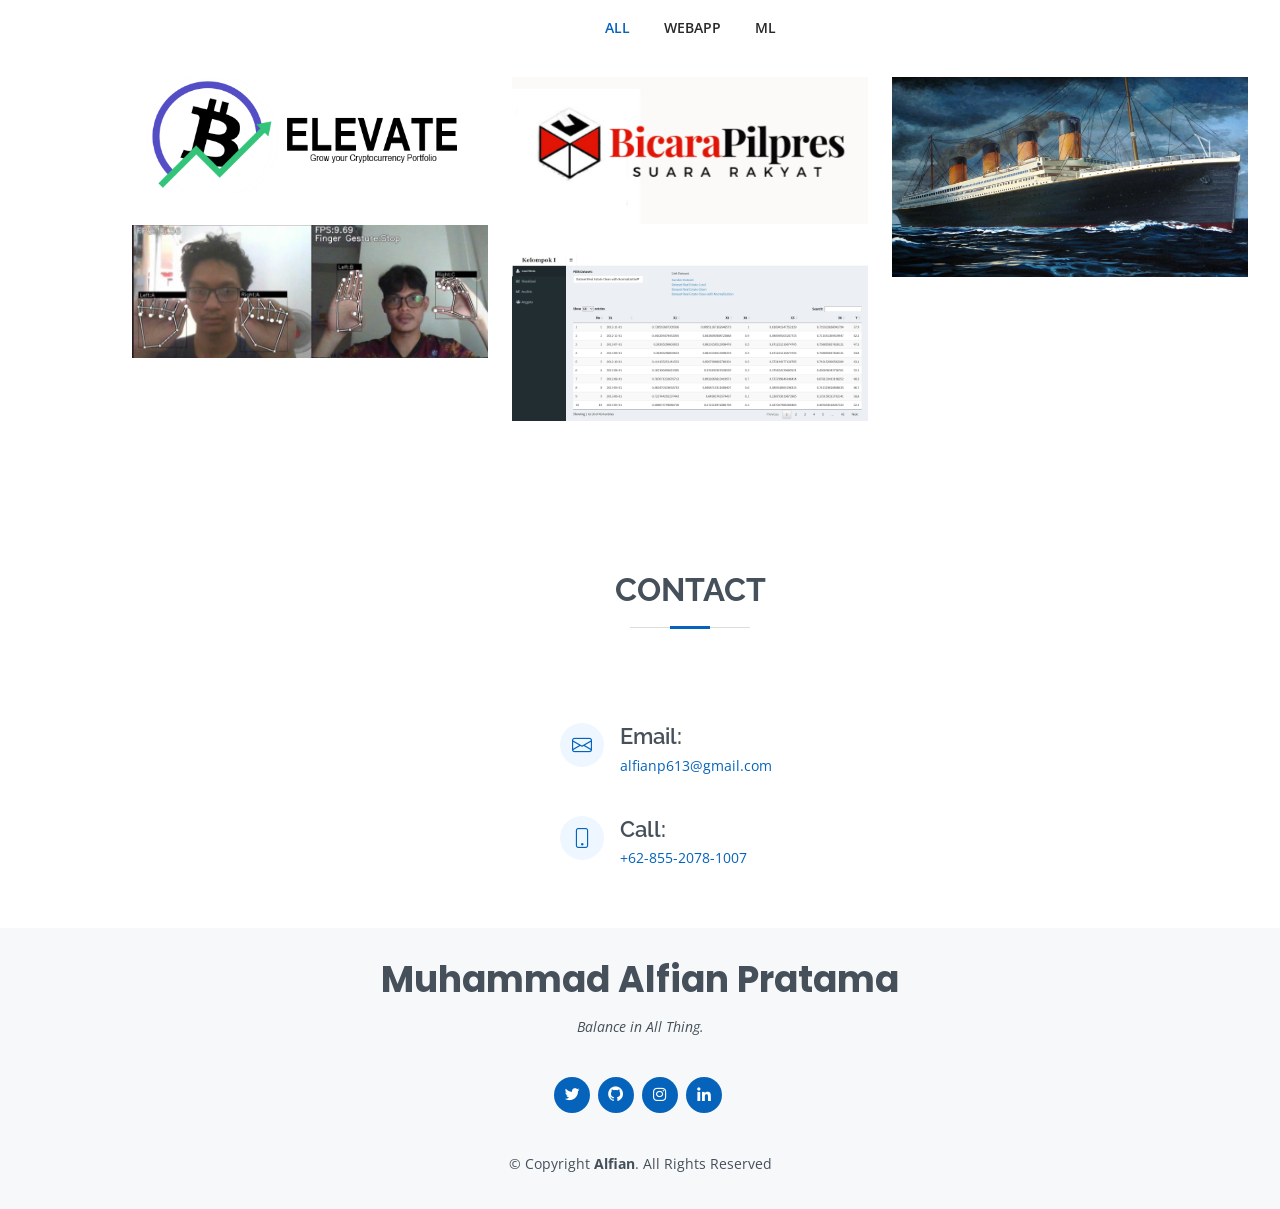
==== commit 905528d5: "update resume" ====
--- a/index.html
+++ b/index.html
@@ -71,7 +71,7 @@
     <section id="hero" class="d-flex flex-column justify-content-center">
       <div class="container" data-aos="zoom-in" data-aos-delay="100">
         <h1>Muhammad Alfian Pratama</h1>
-        <p>I'm <span class="typed" data-typed-items="Student, Data Scientist, Backend Developer, Machine Learning Engineer, Traveler"></span></p>
+        <p>I'm <span class="typed" data-typed-items=" Data Scientist, Data Engineer, Data Analyst, Machine Learning Engineer, Project Manager, Traveler"></span></p>
         <div class="social-links">
           <a href="https://twitter.com/malpr_" class="twitter" target="_blank"><i class="bx bxl-twitter"></i></a>
           <a href="https://github.com/alfianp613" class="github" target="_blank"><i class="bx bxl-github"></i></a>
@@ -96,7 +96,7 @@
               <img src="assets/img/profile-img.png" class="img-fluid" alt="" />
             </div>
             <div class="col-lg-8 pt-4 pt-lg-0 content">
-              <h3>Data Scientist &amp; Backend Developer.</h3>
+              <h3 class="justify-content-center">Muhammad Alfian Pratama</h3>
               <!-- <p class="fst-italic">Lorem ipsum dolor sit amet, consectetur adipiscing elit, sed do eiusmod tempor incididunt ut labore et dolore magna aliqua.</p> -->
               <div class="row">
                 <div class="col-lg-6">
@@ -108,16 +108,16 @@
                 </div>
                 <div class="col-lg-6">
                   <ul>
-                    <li><i class="bi bi-chevron-right"></i> <strong>Age:</strong> <span>21</span></li>
+                    <li><i class="bi bi-chevron-right"></i> <strong>Age:</strong> <span>22</span></li>
                     <li><i class="bi bi-chevron-right"></i> <strong>Email:</strong> <span>alfianp613@gmail.com</span></li>
                     <li><i class="bi bi-chevron-right"></i> <strong>Freelance:</strong> <span>Available</span></li>
                   </ul>
                 </div>
               </div>
               <p>
-                I’m a final year student curious and interested in Data Science and Machine Learning. I possess advanced proficiency in Python and R programming languages, and I have honed my skills in prominent frameworks such as
-                TensorFlow and Flask. I am currently seeking an opportunity to expand and apply my skills, with a particular focus on data-related roles. I am eager to delve deeper into the practical aspects of the field and gain invaluable
-                real-world experience.
+                A recent graduate with a Bachelor’s degree in Data Science and a strong foundation in data analysis, machine learning, and programming using Python and R. Skilled in data engineering, predictive modeling, and analytics to
+                support data-driven decision-making. Experienced in designing and implementing data workflows and scalable solutions, with recent professional experience applying these skills in a practical environment. Driven to apply
+                analytical and technical expertise in a data-focused role, with a commitment to continuous learning and adaptation to emerging tools and methods in the field.
               </p>
             </div>
           </div>
@@ -171,61 +171,28 @@
           </div>
         </div>
       </section> -->
-      <!-- End Facts Section -->
-
+      <!-- End Facts Section --
       <!-- ======= Skills Section ======= -->
       <section id="skills" class="skills section-bg">
         <div class="container" data-aos="fade-up">
           <div class="section-title">
             <h2>Skills</h2>
-            <p>My skill as a Data Scientist & Backend Developer</p>
+            <p>My skill as a Data Scientist</p>
           </div>
 
           <div class="row skills-content">
             <div class="col-lg-6">
-              <div class="progress">
-                <span class="skill">Python <i class="val">90%</i></span>
-                <div class="progress-bar-wrap">
-                  <div class="progress-bar" role="progressbar" aria-valuenow="90" aria-valuemin="0" aria-valuemax="100"></div>
-                </div>
-              </div>
-
-              <div class="progress">
-                <span class="skill">R <i class="val">90%</i></span>
-                <div class="progress-bar-wrap">
-                  <div class="progress-bar" role="progressbar" aria-valuenow="90" aria-valuemin="0" aria-valuemax="100"></div>
-                </div>
-              </div>
-
-              <div class="progress">
-                <span class="skill">Tableau <i class="val">90%</i></span>
-                <div class="progress-bar-wrap">
-                  <div class="progress-bar" role="progressbar" aria-valuenow="90" aria-valuemin="0" aria-valuemax="100"></div>
-                </div>
-              </div>
-            </div>
-
-            <div class="col-lg-6">
-              <div class="progress">
-                <span class="skill">Machine Learning <i class="val">90%</i></span>
-                <div class="progress-bar-wrap">
-                  <div class="progress-bar" role="progressbar" aria-valuenow="90" aria-valuemin="0" aria-valuemax="100"></div>
-                </div>
-              </div>
-
-              <div class="progress">
-                <span class="skill">Data Analytics <i class="val">90%</i></span>
-                <div class="progress-bar-wrap">
-                  <div class="progress-bar" role="progressbar" aria-valuenow="90" aria-valuemin="0" aria-valuemax="100"></div>
-                </div>
-              </div>
-
-              <div class="progress">
-                <span class="skill">Python Flask <i class="val">90%</i></span>
-                <div class="progress-bar-wrap">
-                  <div class="progress-bar" role="progressbar" aria-valuenow="90" aria-valuemin="0" aria-valuemax="100"></div>
-                </div>
-              </div>
+              <ul>
+                <li><strong>Programming Languages:</strong> <span>Python, R, SQL, Javascript, Java</span></li>
+                <li><strong>Data Analysis & Visualization:</strong> <span>Pandas, NumPy, Matplotlib, Seaborn, Tableau</span></li>
+                <li><strong>Machine Learning Frameworks:</strong> <span>Scikit-Learn, TensorFlow, Keras, MLFlow</span></li>
+                <li><strong>Big Data Technologies:</strong> <span>Spark</span></li>
+                <li><strong>Databases:</strong> <span>MySQL, MongoDB</span></li>
+                <li><strong>Cloud Platforms:</strong> <span>Google Cloud Platform (GCP)</span></li>
+                <li><strong>APIs & Web Frameworks:</strong> <span>Flask, FastAPI, Express.JS, Spring Boot</span></li>
+                <li><strong>Version Control:</strong> <span>Git, GitHub, BitBucket</span></li>
+                <li><strong>Other Tools:</strong> <span>Docker, Kubernetes, Jupyter Notebook, VS Code. Databricks</span></li>
+              </ul>
             </div>
           </div>
         </div>
@@ -245,14 +212,21 @@
               <h3 class="resume-title">Education</h3>
               <div class="resume-item">
                 <h4>Bachelor of Data Science</h4>
-                <h5>2020 - Present</h5>
+                <h5>2020 - 2024</h5>
                 <p><em>Universitas Airlangga, Surabaya, Indonesia</em></p>
-                <ul>
+                <p><strong>GPA:</strong> <span>3.9</span></p>
+                <ul>
+                  <li>1st Best Graduate of Data Science Technology Study Program</li>
+                  <li>3rd most outstanding FTMM UNAIR student 2022</li>
+                  <li>
+                    Related Courses: Programming Algorithm, Calculus, Linear Algebra, Parametric Statistics, Non Parametric Statistics, Probability, Computational Statistics, Mathematical Statistics, Multivariate Statistics, Stochastic
+                    Process, Survival Analysis, Data Mining, Natural Language Processing, Databases, Spatial Data Analysis.
+                  </li>
+                  <li>Awardee Bakti BCA Scholarship 2022-2023</li>
                   <li>Actively join the student organization such as BEM and Google Developer Student Clubs</li>
-                  <li>3rd most outstanding FTMM UNAIR student 2022</li>
-                </ul>
-              </div>
-              <h3 class="resume-title">Organisational Experience</h3>
+                </ul>
+              </div>
+              <h3 class="resume-title">Organizational Experience</h3>
               <div class="resume-item">
                 <h4>Leader</h4>
                 <h5>Sep 2022 - Jul 2023</h5>
@@ -306,6 +280,18 @@
                 </ul>
               </div>
               <h3 class="resume-title">Professional Experience</h3>
+              <div class="resume-item">
+                <h4>Data Scientist</h4>
+                <h5>Jul 2024 - Current</h5>
+                <p><em>Eureka.AI, Abu Dhabi, UAE (WFH)</em></p>
+                <ul>
+                  <li>Developing a machine learning model for classifying client business service users on Omni products, to improve segmentation and personalization.</li>
+                  <li>Creating a new dataflow on the Audience Explorer product for efficient data engineering processes.</li>
+                  <li>Creating a forecasting model using the Prophet model to predict the number of application users for clients at the National to Provincial levels.</li>
+                  <li>Using Python and SQL programming languages, then the libraries used are MLFlow, Prophet, Pandas, and PySpark.</li>
+                  <li>Working with big data platforms Spark and cloud services Google Cloud and Databricks.</li>
+                </ul>
+              </div>
               <div class="resume-item">
                 <h4>Chief Operating Officer</h4>
                 <h5>Jan 2023 - Current</h5>
